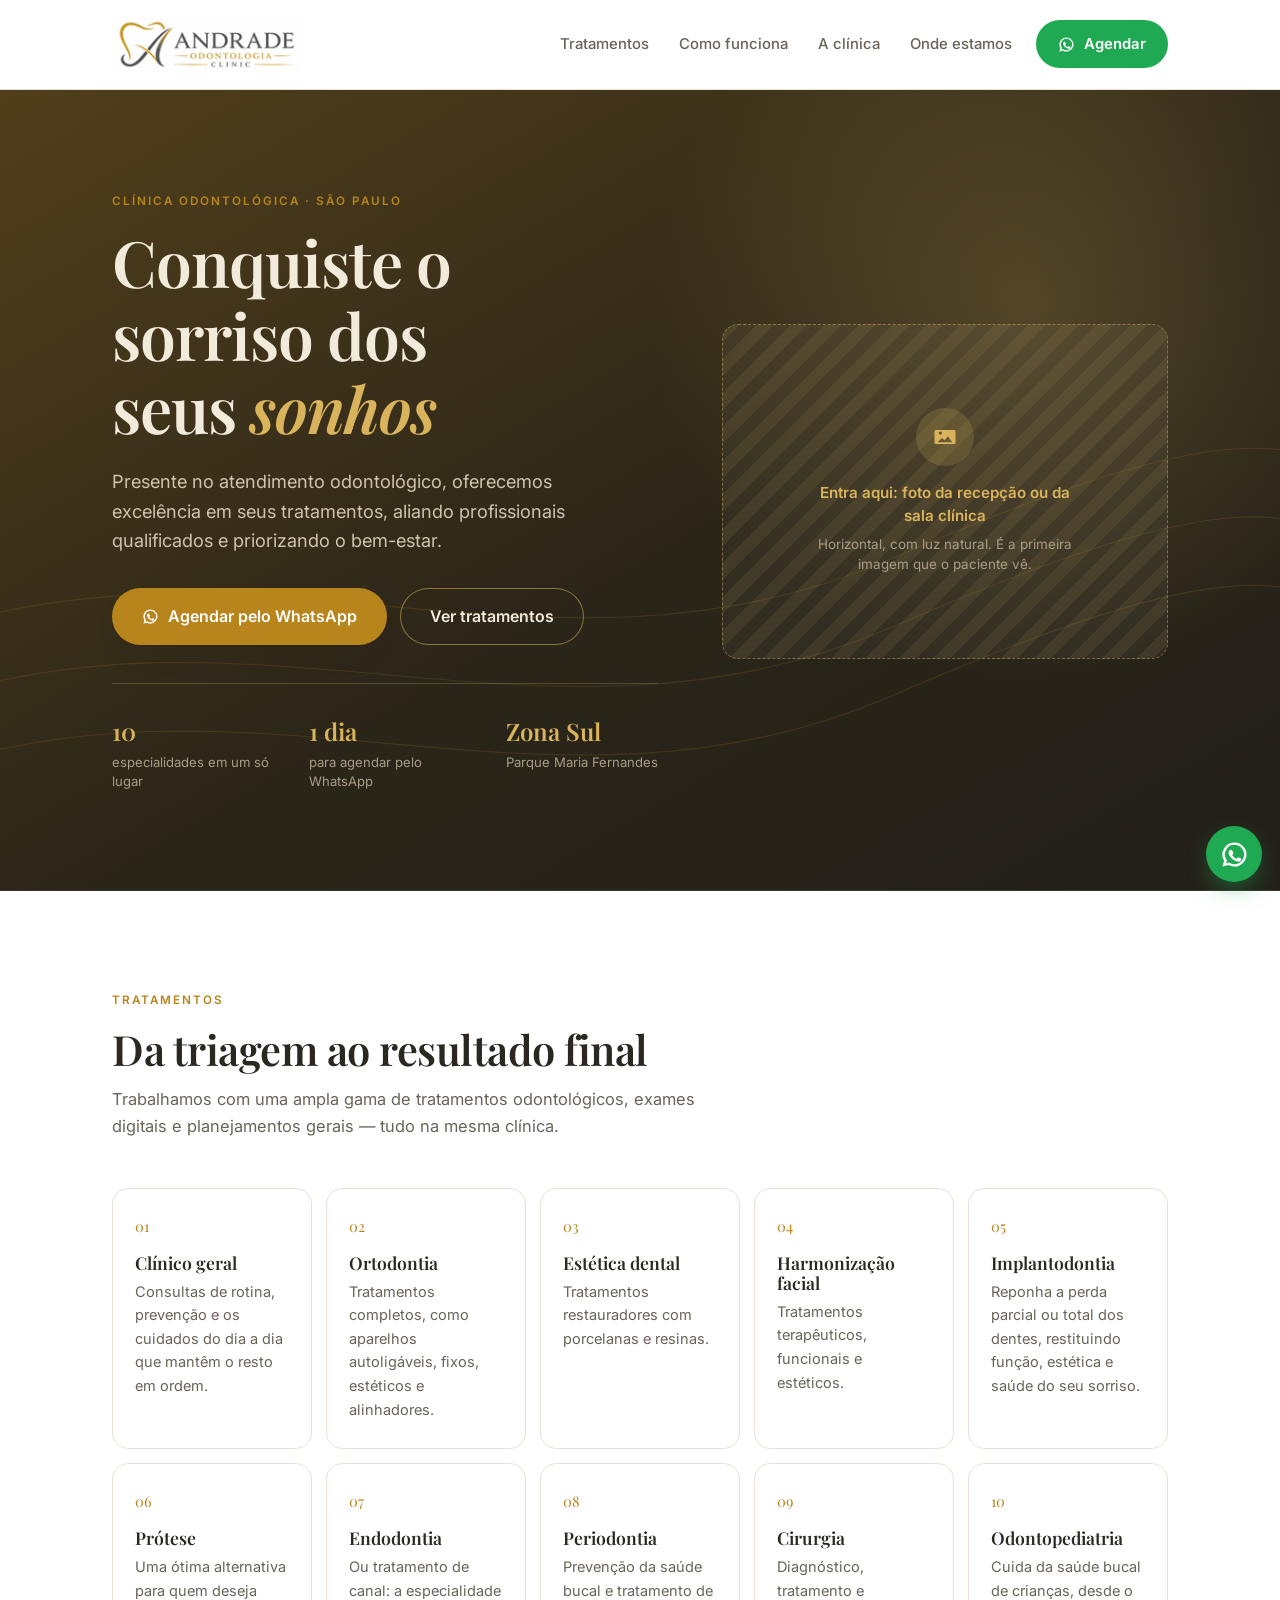
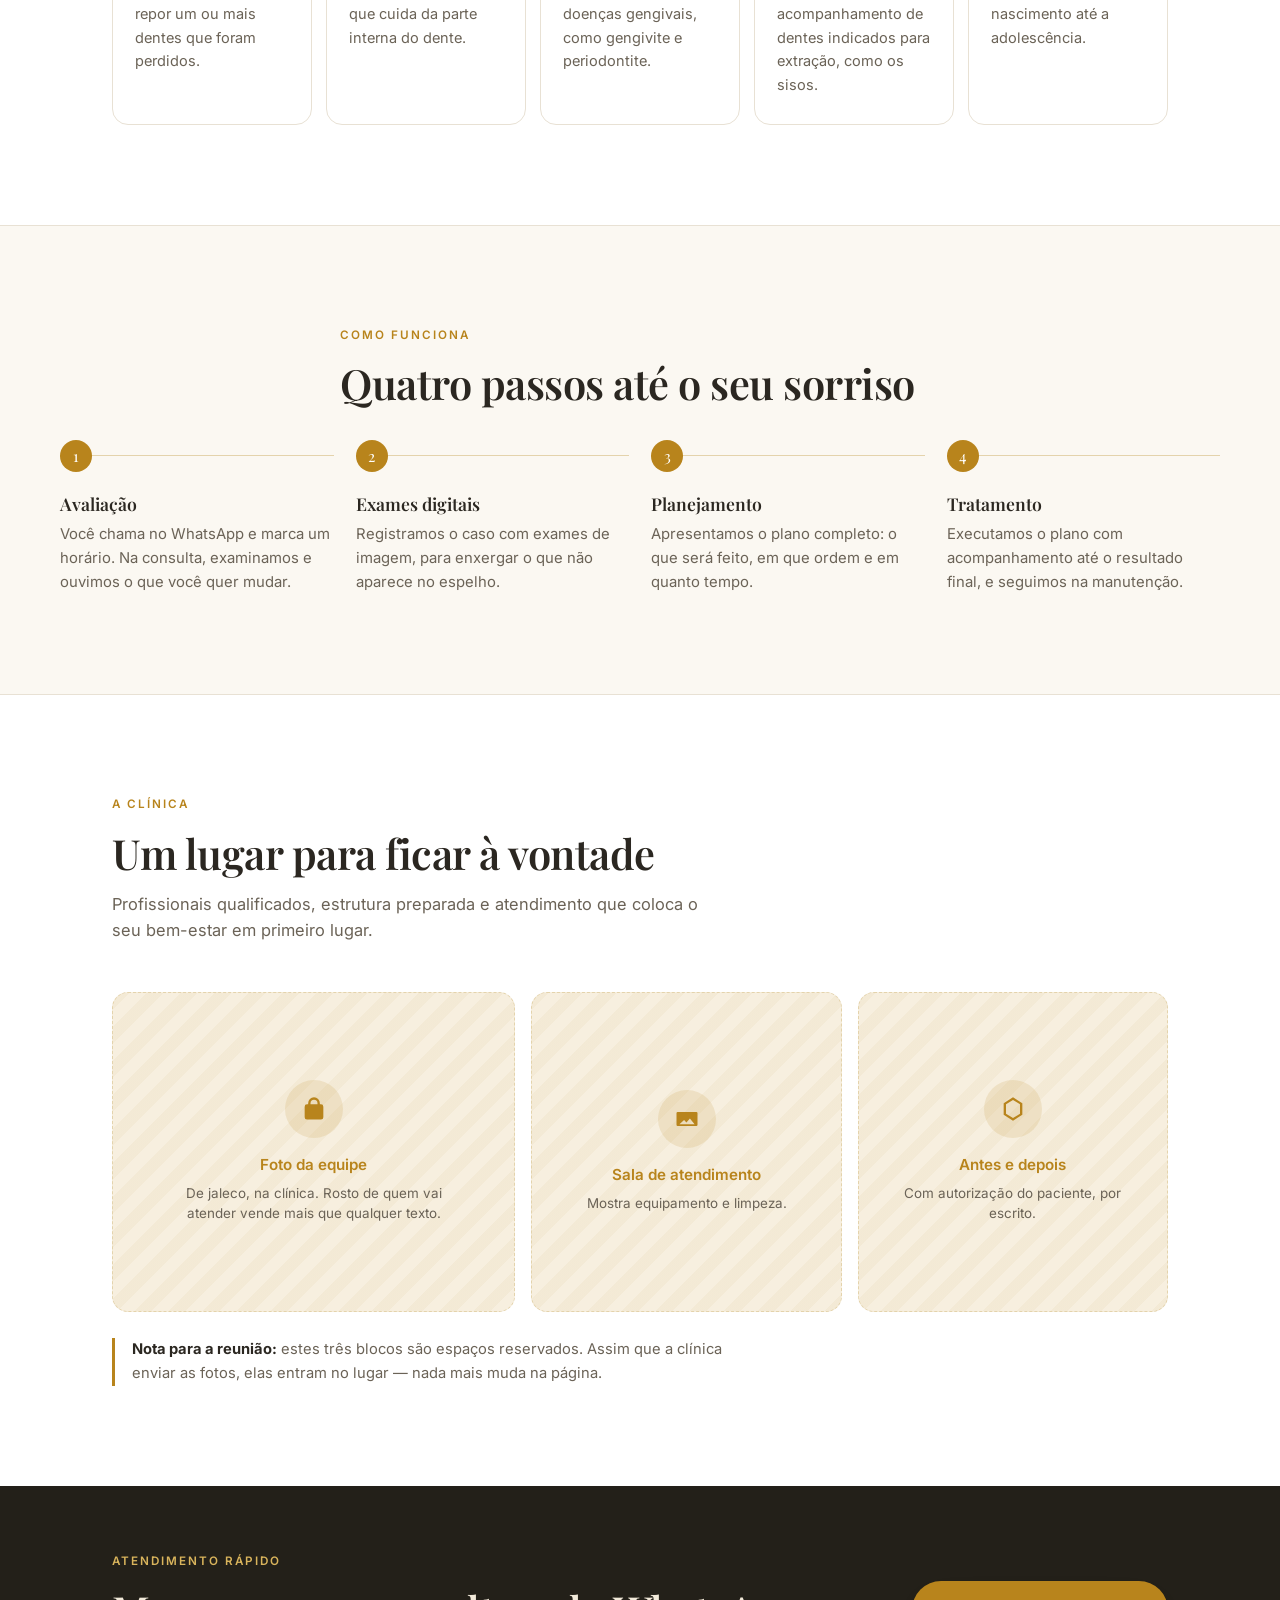
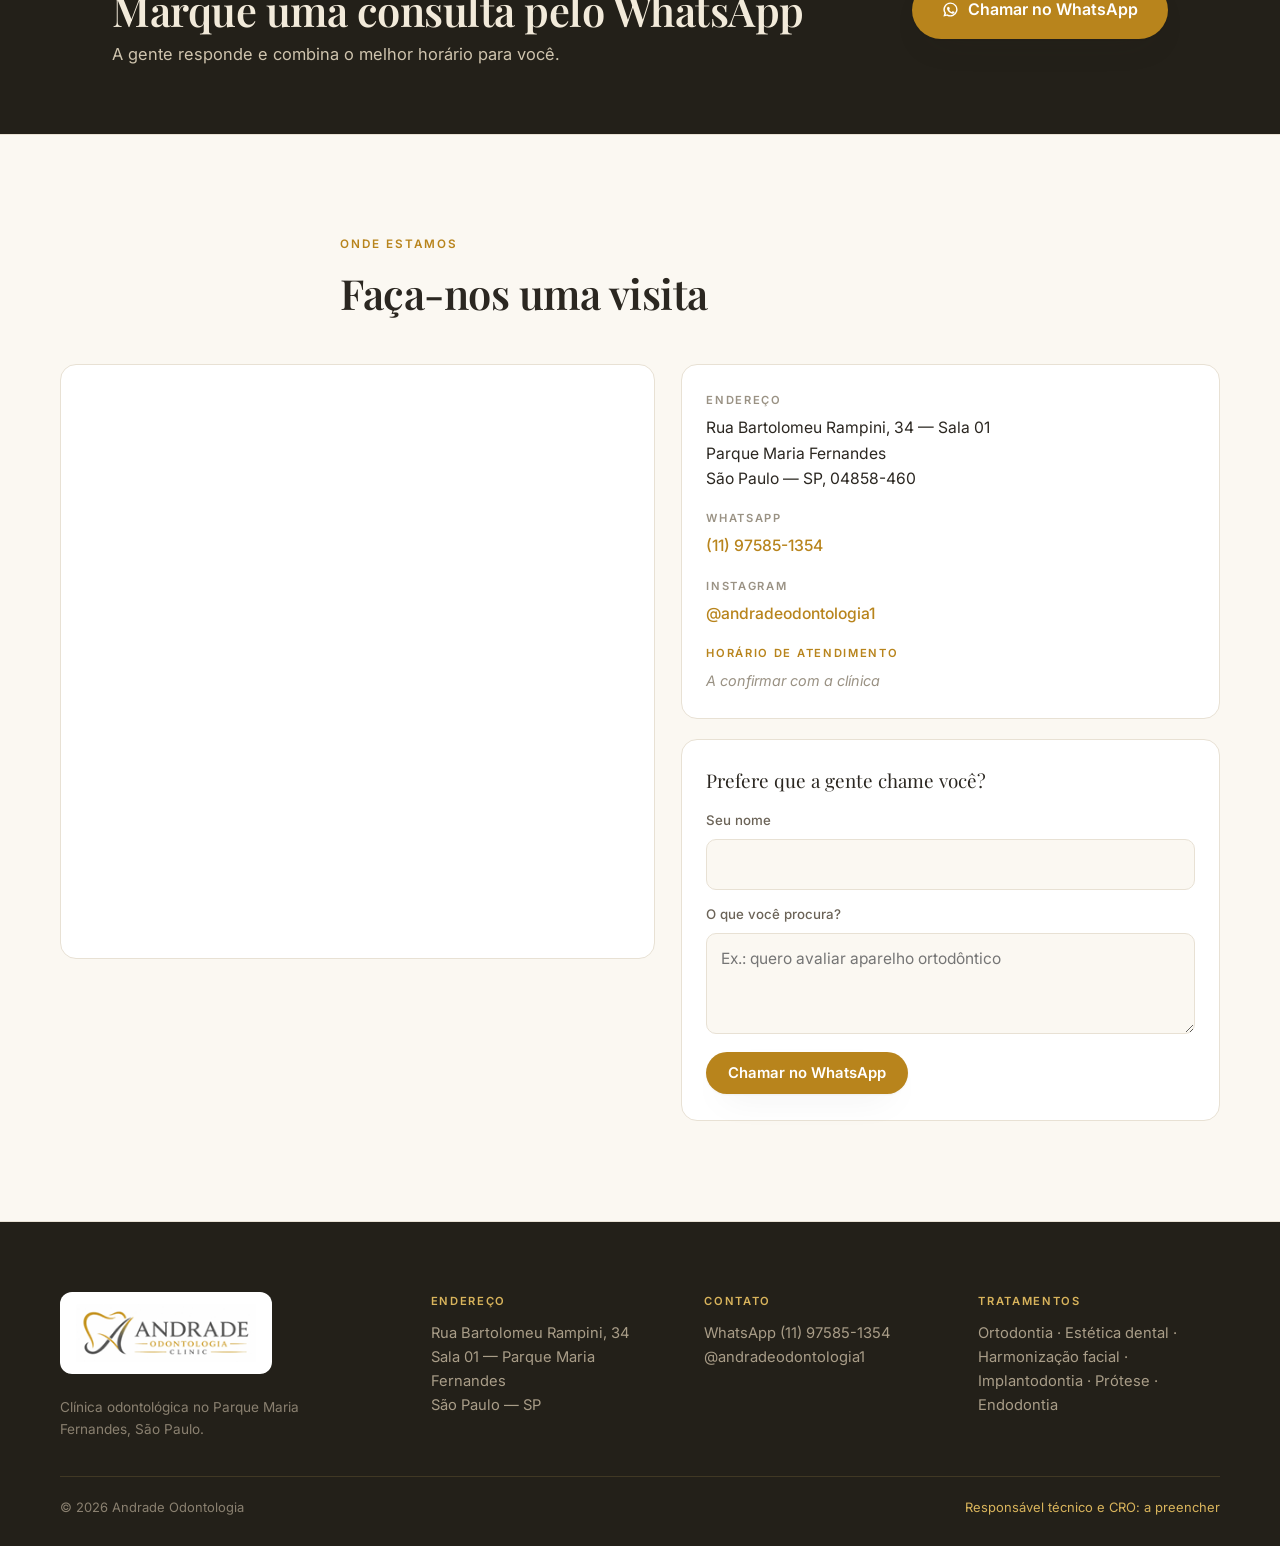
==== index.html @ 6becbfc5 "Proposta de site para a Andrade Odontologia Reformulação da página atual, hoje num template da Simpl" ====
<!doctype html>
<html lang="pt-BR">
<head>
<meta charset="utf-8">
<meta name="viewport" content="width=device-width, initial-scale=1, viewport-fit=cover">
<title>Andrade Odontologia — Clínica odontológica em São Paulo</title>
<meta name="description" content="Clínica odontológica no Parque Maria Fernandes, São Paulo. Ortodontia, estética dental, harmonização facial, implantodontia e mais. Agende pelo WhatsApp.">
<link rel="canonical" href="https://devagenciaontrack-sys.github.io/andradeodontologia/">

<meta property="og:type" content="website">
<meta property="og:site_name" content="Andrade Odontologia">
<meta property="og:locale" content="pt_BR">
<meta property="og:url" content="https://devagenciaontrack-sys.github.io/andradeodontologia/">
<meta property="og:title" content="Andrade Odontologia — Clínica odontológica em São Paulo">
<meta property="og:description" content="Da triagem ao resultado final: ortodontia, estética dental, harmonização facial e implantodontia. Agende pelo WhatsApp.">
<meta property="og:image" content="https://devagenciaontrack-sys.github.io/andradeodontologia/assets/og-andrade.jpg">
<meta property="og:image:width" content="1200">
<meta property="og:image:height" content="630">
<meta name="twitter:card" content="summary_large_image">

<link rel="icon" href="assets/logo-andrade.png">
<link rel="preconnect" href="https://fonts.googleapis.com">
<link rel="preconnect" href="https://fonts.gstatic.com" crossorigin>
<link rel="stylesheet" href="https://fonts.googleapis.com/css2?family=Playfair+Display:wght@500;600;700&family=Inter:wght@400;500;600&display=swap">
<link rel="stylesheet" href="css/estilo.css?v=1">

<script type="application/ld+json">
{
  "@context": "https://schema.org",
  "@type": "Dentist",
  "name": "Andrade Odontologia",
  "url": "https://devagenciaontrack-sys.github.io/andradeodontologia/",
  "telephone": "+5511975851354",
  "sameAs": ["https://www.instagram.com/andradeodontologia1/"],
  "address": {
    "@type": "PostalAddress",
    "streetAddress": "Rua Bartolomeu Rampini, 34 — Sala 01",
    "addressLocality": "São Paulo",
    "addressRegion": "SP",
    "postalCode": "04858-460",
    "addressCountry": "BR"
  },
  "availableService": [
    "Clínico geral","Ortodontia","Estética dental","Harmonização facial",
    "Implantodontia","Prótese","Endodontia","Periodontia","Cirurgia","Odontopediatria"
  ]
}
</script>
</head>
<body>

<a class="pular" href="#conteudo">Pular para o conteúdo</a>

<header class="cabecalho" id="cabecalho">
  <div class="barra">
    <a class="marca" href="#" aria-label="Andrade Odontologia">
      <img src="assets/logo-andrade.png" alt="Andrade Odontologia" width="190" height="61">
    </a>

    <nav class="menu" id="menu" aria-label="Principal">
      <a href="#tratamentos">Tratamentos</a>
      <a href="#jornada">Como funciona</a>
      <a href="#clinica">A clínica</a>
      <a href="#local">Onde estamos</a>
    </nav>

    <div class="acoes">
      <a class="btn btn-zap" href="https://wa.me/5511975851354?text=Ol%C3%A1!%20Gostaria%20de%20agendar%20uma%20avalia%C3%A7%C3%A3o." target="_blank" rel="noopener">
        <svg viewBox="0 0 24 24" aria-hidden="true"><path d="M12 2a10 10 0 0 0-8.6 15.1L2 22l5-1.3A10 10 0 1 0 12 2m0 2a8 8 0 1 1-4.1 14.9l-.3-.2-2.5.7.7-2.4-.2-.3A8 8 0 0 1 12 4m-3.3 4c-.2 0-.5 0-.7.4-.2.4-.9.9-.9 2.2s.9 2.5 1 2.7c.2.2 1.8 2.9 4.5 3.9 2.2.9 2.7.7 3.2.7.5 0 1.5-.6 1.7-1.2.2-.6.2-1.1.1-1.2l-.5-.3-1.7-.8c-.2-.1-.4-.1-.6.1l-.8 1c-.1.2-.3.2-.5.1a6.6 6.6 0 0 1-3.3-2.9c-.1-.2 0-.4.1-.5l.4-.5.3-.5v-.5l-.7-1.8c-.2-.4-.4-.4-.6-.4z"/></svg>
        <span>Agendar</span>
      </a>
      <button class="hamburguer" id="hamburguer" aria-label="Abrir menu" aria-expanded="false">
        <span></span><span></span><span></span>
      </button>
    </div>
  </div>
</header>

<main id="conteudo">

  <!-- ─────────────── capa ─────────────── -->
  <section class="capa">
    <div class="capa-fundo" aria-hidden="true">
      <svg viewBox="0 0 1200 700" preserveAspectRatio="xMidYMid slice">
        <defs>
          <linearGradient id="brilho" x1="0" y1="0" x2="1" y2="1">
            <stop offset="0%" stop-color="#C08A1E" stop-opacity=".30"/>
            <stop offset="55%" stop-color="#C08A1E" stop-opacity=".05"/>
            <stop offset="100%" stop-color="#C08A1E" stop-opacity="0"/>
          </linearGradient>
          <radialGradient id="halo" cx="50%" cy="50%">
            <stop offset="0%" stop-color="#D9B45C" stop-opacity=".22"/>
            <stop offset="100%" stop-color="#D9B45C" stop-opacity="0"/>
          </radialGradient>
        </defs>
        <rect width="1200" height="700" fill="url(#brilho)"/>
        <circle cx="940" cy="190" r="330" fill="url(#halo)"/>
        <g stroke="#C08A1E" stroke-opacity=".16" fill="none" stroke-width="1">
          <path d="M-40 540 C 260 430, 520 600, 820 470 S 1180 360, 1260 420"/>
          <path d="M-40 600 C 260 490, 520 660, 820 530 S 1180 420, 1260 480"/>
          <path d="M-40 480 C 260 370, 520 540, 820 410 S 1180 300, 1260 360"/>
        </g>
      </svg>
    </div>

    <div class="capa-interna">
      <div class="capa-txt">
        <p class="olho">Clínica odontológica · São Paulo</p>
        <h1>Conquiste o sorriso dos seus <em>sonhos</em></h1>
        <p class="chamada">Presente no atendimento odontológico, oferecemos excelência em seus tratamentos, aliando profissionais qualificados e priorizando o bem-estar.</p>

        <div class="botoes">
          <a class="btn btn-grande btn-ouro" href="https://wa.me/5511975851354?text=Ol%C3%A1!%20Gostaria%20de%20agendar%20uma%20avalia%C3%A7%C3%A3o." target="_blank" rel="noopener">
            <svg viewBox="0 0 24 24" aria-hidden="true"><path d="M12 2a10 10 0 0 0-8.6 15.1L2 22l5-1.3A10 10 0 1 0 12 2m0 2a8 8 0 1 1-4.1 14.9l-.3-.2-2.5.7.7-2.4-.2-.3A8 8 0 0 1 12 4m-3.3 4c-.2 0-.5 0-.7.4-.2.4-.9.9-.9 2.2s.9 2.5 1 2.7c.2.2 1.8 2.9 4.5 3.9 2.2.9 2.7.7 3.2.7.5 0 1.5-.6 1.7-1.2.2-.6.2-1.1.1-1.2l-.5-.3-1.7-.8c-.2-.1-.4-.1-.6.1l-.8 1c-.1.2-.3.2-.5.1a6.6 6.6 0 0 1-3.3-2.9c-.1-.2 0-.4.1-.5l.4-.5.3-.5v-.5l-.7-1.8c-.2-.4-.4-.4-.6-.4z"/></svg>
            <span>Agendar pelo WhatsApp</span>
          </a>
          <a class="btn btn-grande btn-fantasma" href="#tratamentos">Ver tratamentos</a>
        </div>

        <ul class="selos">
          <li><strong>10</strong><span>especialidades em um só lugar</span></li>
          <li><strong>1&nbsp;dia</strong><span>para agendar pelo WhatsApp</span></li>
          <li><strong>Zona Sul</strong><span>Parque Maria Fernandes</span></li>
        </ul>
      </div>

      <figure class="vaga vaga-capa">
        <div class="vaga-marca" aria-hidden="true">
          <svg viewBox="0 0 24 24"><path d="M4 6h16a1 1 0 0 1 1 1v10a1 1 0 0 1-1 1H4a1 1 0 0 1-1-1V7a1 1 0 0 1 1-1m1.5 10.5h13l-4-5-3 3.5-2-2.2zM8 10a1.4 1.4 0 1 0 0-2.8A1.4 1.4 0 0 0 8 10"/></svg>
        </div>
        <figcaption>
          <strong>Entra aqui: foto da recepção ou da sala clínica</strong>
          Horizontal, com luz natural. É a primeira imagem que o paciente vê.
        </figcaption>
      </figure>
    </div>
  </section>

  <!-- ─────────────── tratamentos ─────────────── -->
  <section class="secao" id="tratamentos">
    <div class="cabeca">
      <p class="olho">Tratamentos</p>
      <h2>Da triagem ao resultado final</h2>
      <p class="apoio">Trabalhamos com uma ampla gama de tratamentos odontológicos, exames digitais e planejamentos gerais — tudo na mesma clínica.</p>
    </div>

    <div class="grade">
      <article class="cartao">
        <span class="num">01</span>
        <h3>Clínico geral</h3>
        <p>Consultas de rotina, prevenção e os cuidados do dia a dia que mantêm o resto em ordem.</p>
      </article>
      <article class="cartao">
        <span class="num">02</span>
        <h3>Ortodontia</h3>
        <p>Tratamentos completos, como aparelhos autoligáveis, fixos, estéticos e alinhadores.</p>
      </article>
      <article class="cartao">
        <span class="num">03</span>
        <h3>Estética dental</h3>
        <p>Tratamentos restauradores com porcelanas e resinas.</p>
      </article>
      <article class="cartao">
        <span class="num">04</span>
        <h3>Harmonização facial</h3>
        <p>Tratamentos terapêuticos, funcionais e estéticos.</p>
      </article>
      <article class="cartao">
        <span class="num">05</span>
        <h3>Implantodontia</h3>
        <p>Reponha a perda parcial ou total dos dentes, restituindo função, estética e saúde do seu sorriso.</p>
      </article>
      <article class="cartao">
        <span class="num">06</span>
        <h3>Prótese</h3>
        <p>Uma ótima alternativa para quem deseja repor um ou mais dentes que foram perdidos.</p>
      </article>
      <article class="cartao">
        <span class="num">07</span>
        <h3>Endodontia</h3>
        <p>Ou tratamento de canal: a especialidade que cuida da parte interna do dente.</p>
      </article>
      <article class="cartao">
        <span class="num">08</span>
        <h3>Periodontia</h3>
        <p>Prevenção da saúde bucal e tratamento de doenças gengivais, como gengivite e periodontite.</p>
      </article>
      <article class="cartao">
        <span class="num">09</span>
        <h3>Cirurgia</h3>
        <p>Diagnóstico, tratamento e acompanhamento de dentes indicados para extração, como os sisos.</p>
      </article>
      <article class="cartao">
        <span class="num">10</span>
        <h3>Odontopediatria</h3>
        <p>Cuida da saúde bucal de crianças, desde o nascimento até a adolescência.</p>
      </article>
    </div>
  </section>

  <!-- ─────────────── jornada ─────────────── -->
  <section class="secao fundo-creme" id="jornada">
    <div class="cabeca">
      <p class="olho">Como funciona</p>
      <h2>Quatro passos até o seu sorriso</h2>
    </div>

    <ol class="passos">
      <li>
        <span class="passo-n">1</span>
        <h3>Avaliação</h3>
        <p>Você chama no WhatsApp e marca um horário. Na consulta, examinamos e ouvimos o que você quer mudar.</p>
      </li>
      <li>
        <span class="passo-n">2</span>
        <h3>Exames digitais</h3>
        <p>Registramos o caso com exames de imagem, para enxergar o que não aparece no espelho.</p>
      </li>
      <li>
        <span class="passo-n">3</span>
        <h3>Planejamento</h3>
        <p>Apresentamos o plano completo: o que será feito, em que ordem e em quanto tempo.</p>
      </li>
      <li>
        <span class="passo-n">4</span>
        <h3>Tratamento</h3>
        <p>Executamos o plano com acompanhamento até o resultado final, e seguimos na manutenção.</p>
      </li>
    </ol>
  </section>

  <!-- ─────────────── a clínica ─────────────── -->
  <section class="secao" id="clinica">
    <div class="cabeca">
      <p class="olho">A clínica</p>
      <h2>Um lugar para ficar à vontade</h2>
      <p class="apoio">Profissionais qualificados, estrutura preparada e atendimento que coloca o seu bem-estar em primeiro lugar.</p>
    </div>

    <div class="galeria">
      <figure class="vaga vaga-alta">
        <div class="vaga-marca" aria-hidden="true">
          <svg viewBox="0 0 24 24"><path d="M12 2a5 5 0 0 1 5 5v1h1a2 2 0 0 1 2 2v9a2 2 0 0 1-2 2H6a2 2 0 0 1-2-2v-9a2 2 0 0 1 2-2h1V7a5 5 0 0 1 5-5m0 2a3 3 0 0 0-3 3v1h6V7a3 3 0 0 0-3-3"/></svg>
        </div>
        <figcaption>
          <strong>Foto da equipe</strong>
          De jaleco, na clínica. Rosto de quem vai atender vende mais que qualquer texto.
        </figcaption>
      </figure>
      <figure class="vaga">
        <div class="vaga-marca" aria-hidden="true">
          <svg viewBox="0 0 24 24"><path d="M4 6h16a1 1 0 0 1 1 1v10a1 1 0 0 1-1 1H4a1 1 0 0 1-1-1V7a1 1 0 0 1 1-1m1.5 10.5h13l-4-5-3 3.5-2-2.2z"/></svg>
        </div>
        <figcaption>
          <strong>Sala de atendimento</strong>
          Mostra equipamento e limpeza.
        </figcaption>
      </figure>
      <figure class="vaga">
        <div class="vaga-marca" aria-hidden="true">
          <svg viewBox="0 0 24 24"><path d="M12 2 4 7v10l8 5 8-5V7zm0 2.3L18 8v8l-6 3.7L6 16V8z"/></svg>
        </div>
        <figcaption>
          <strong>Antes e depois</strong>
          Com autorização do paciente, por escrito.
        </figcaption>
      </figure>
    </div>

    <p class="nota"><strong>Nota para a reunião:</strong> estes três blocos são espaços reservados. Assim que a clínica enviar as fotos, elas entram no lugar — nada mais muda na página.</p>
  </section>

  <!-- ─────────────── chamada ─────────────── -->
  <section class="chamada-faixa">
    <div class="chamada-interna">
      <div>
        <p class="olho olho-claro">Atendimento rápido</p>
        <h2>Marque uma consulta pelo WhatsApp</h2>
        <p class="apoio-claro">A gente responde e combina o melhor horário para você.</p>
      </div>
      <a class="btn btn-grande btn-ouro" href="https://wa.me/5511975851354?text=Ol%C3%A1!%20Gostaria%20de%20agendar%20uma%20avalia%C3%A7%C3%A3o." target="_blank" rel="noopener">
        <svg viewBox="0 0 24 24" aria-hidden="true"><path d="M12 2a10 10 0 0 0-8.6 15.1L2 22l5-1.3A10 10 0 1 0 12 2m0 2a8 8 0 1 1-4.1 14.9l-.3-.2-2.5.7.7-2.4-.2-.3A8 8 0 0 1 12 4m-3.3 4c-.2 0-.5 0-.7.4-.2.4-.9.9-.9 2.2s.9 2.5 1 2.7c.2.2 1.8 2.9 4.5 3.9 2.2.9 2.7.7 3.2.7.5 0 1.5-.6 1.7-1.2.2-.6.2-1.1.1-1.2l-.5-.3-1.7-.8c-.2-.1-.4-.1-.6.1l-.8 1c-.1.2-.3.2-.5.1a6.6 6.6 0 0 1-3.3-2.9c-.1-.2 0-.4.1-.5l.4-.5.3-.5v-.5l-.7-1.8c-.2-.4-.4-.4-.6-.4z"/></svg>
        <span>Chamar no WhatsApp</span>
      </a>
    </div>
  </section>

  <!-- ─────────────── local e contato ─────────────── -->
  <section class="secao fundo-creme" id="local">
    <div class="cabeca">
      <p class="olho">Onde estamos</p>
      <h2>Faça-nos uma visita</h2>
    </div>

    <div class="local-grade">
      <div class="mapa">
        <iframe
          title="Mapa — Rua Bartolomeu Rampini, 34, Parque Maria Fernandes, São Paulo"
          src="https://www.google.com/maps?q=Rua+Bartolomeu+Rampini,+34,+Parque+Maria+Fernandes,+S%C3%A3o+Paulo&output=embed"
          loading="lazy" referrerpolicy="no-referrer-when-downgrade"></iframe>
      </div>

      <div class="local-lado">
        <dl class="dados">
          <dt>Endereço</dt>
          <dd>Rua Bartolomeu Rampini, 34 — Sala 01<br>Parque Maria Fernandes<br>São Paulo — SP, 04858-460</dd>
          <dt>WhatsApp</dt>
          <dd><a href="https://wa.me/5511975851354" target="_blank" rel="noopener">(11) 97585-1354</a></dd>
          <dt>Instagram</dt>
          <dd><a href="https://www.instagram.com/andradeodontologia1/" target="_blank" rel="noopener">@andradeodontologia1</a></dd>
          <dt class="pendente">Horário de atendimento</dt>
          <dd class="pendente">A confirmar com a clínica</dd>
        </dl>

        <form class="formulario" id="form">
          <p class="form-titulo">Prefere que a gente chame você?</p>
          <label>
            <span>Seu nome</span>
            <input type="text" name="nome" required autocomplete="name">
          </label>
          <label>
            <span>O que você procura?</span>
            <textarea name="mensagem" rows="3" required placeholder="Ex.: quero avaliar aparelho ortodôntico"></textarea>
          </label>
          <button class="btn btn-ouro" type="submit">Chamar no WhatsApp</button>
        </form>
      </div>
    </div>
  </section>

</main>

<footer class="rodape">
  <div class="rodape-grade">
    <div>
      <span class="chip-logo">
        <img src="assets/logo-andrade.png" alt="Andrade Odontologia" width="180" height="58">
      </span>
      <p class="assinatura">Clínica odontológica no Parque Maria Fernandes, São Paulo.</p>
    </div>
    <div>
      <h4>Endereço</h4>
      <p>Rua Bartolomeu Rampini, 34<br>Sala 01 — Parque Maria Fernandes<br>São Paulo — SP</p>
    </div>
    <div>
      <h4>Contato</h4>
      <p>
        <a href="https://wa.me/5511975851354" target="_blank" rel="noopener">WhatsApp (11) 97585-1354</a><br>
        <a href="https://www.instagram.com/andradeodontologia1/" target="_blank" rel="noopener">@andradeodontologia1</a>
      </p>
    </div>
    <div>
      <h4>Tratamentos</h4>
      <p>Ortodontia · Estética dental · Harmonização facial · Implantodontia · Prótese · Endodontia</p>
    </div>
  </div>
  <p class="creditos">
    <span>&copy; <span id="ano">2026</span> Andrade Odontologia</span>
    <span class="cro">Responsável técnico e CRO: a preencher</span>
  </p>
</footer>

<a class="zap-flutua" href="https://wa.me/5511975851354?text=Ol%C3%A1!%20Gostaria%20de%20agendar%20uma%20avalia%C3%A7%C3%A3o." target="_blank" rel="noopener" aria-label="Chamar no WhatsApp">
  <svg viewBox="0 0 24 24" aria-hidden="true"><path d="M12 2a10 10 0 0 0-8.6 15.1L2 22l5-1.3A10 10 0 1 0 12 2m0 2a8 8 0 1 1-4.1 14.9l-.3-.2-2.5.7.7-2.4-.2-.3A8 8 0 0 1 12 4m-3.3 4c-.2 0-.5 0-.7.4-.2.4-.9.9-.9 2.2s.9 2.5 1 2.7c.2.2 1.8 2.9 4.5 3.9 2.2.9 2.7.7 3.2.7.5 0 1.5-.6 1.7-1.2.2-.6.2-1.1.1-1.2l-.5-.3-1.7-.8c-.2-.1-.4-.1-.6.1l-.8 1c-.1.2-.3.2-.5.1a6.6 6.6 0 0 1-3.3-2.9c-.1-.2 0-.4.1-.5l.4-.5.3-.5v-.5l-.7-1.8c-.2-.4-.4-.4-.6-.4z"/></svg>
</a>

<script src="js/app.js?v=1"></script>
</body>
</html>
---- css/estilo.css ----
/* ───────────────────────────────────────────────
   Andrade Odontologia
   Paleta amostrada da logo: o ouro #C88C14 e os
   cinzas quentes do lettering.
   ─────────────────────────────────────────────── */

:root{
  --ouro:#B8841C;
  --ouro-vivo:#C88C14;
  --ouro-claro:#D9B45C;
  --ouro-fraco:#F7EFDF;
  --ouro-linha:#E4D3AC;

  --grafite:#232019;
  --grafite-claro:#3A352C;
  --tinta:#2B2721;
  --tinta-media:#6B6357;
  --tinta-fraca:#9A9284;
  --linha:#E8E1D4;
  --creme:#FBF8F2;
  --papel:#FFFFFF;
  --zap:#1EA952;

  --raio:16px;
  --sombra:0 1px 2px rgba(35,32,25,.05), 0 14px 36px -18px rgba(35,32,25,.22);
  --largura:1160px;
  --gutter:clamp(16px, 5vw, 52px);
}

*{box-sizing:border-box;margin:0;padding:0}
html{scroll-behavior:smooth;overflow-x:clip}
@media (prefers-reduced-motion:reduce){ html{scroll-behavior:auto} }

body{
  font-family:Inter, -apple-system, "Segoe UI", Roboto, Arial, sans-serif;
  color:var(--tinta);
  background:var(--papel);
  line-height:1.62;
  -webkit-font-smoothing:antialiased;
  overflow-x:clip;
}

img{max-width:100%;height:auto;display:block}
a{color:inherit}

h1,h2,h3{font-family:"Playfair Display", Georgia, serif;font-weight:600;line-height:1.14;text-wrap:balance}
h1{font-size:clamp(2.3rem, 5.6vw, 4rem);letter-spacing:-.015em}
h1 em{font-style:italic;color:var(--ouro-claro)}
h2{font-size:clamp(1.7rem, 3.6vw, 2.6rem);letter-spacing:-.012em}
h3{font-size:1.1rem;font-weight:600}

.pular{
  position:absolute;top:0;left:0;z-index:200;
  width:1px;height:1px;overflow:hidden;clip-path:inset(50%);white-space:nowrap;
  background:var(--grafite);color:#fff;padding:12px 18px;border-radius:0 0 10px 0;
}
.pular:focus{width:auto;height:auto;overflow:visible;clip-path:none}

:where(a,button,input,textarea):focus-visible{
  outline:2.5px solid var(--ouro);outline-offset:2px;border-radius:6px;
}

.olho{
  font-size:.73rem;font-weight:600;letter-spacing:.17em;text-transform:uppercase;
  color:var(--ouro);margin-bottom:15px;
}
.olho-claro{color:var(--ouro-claro)}

/* ─────────── cabeçalho ─────────── */
.cabecalho{
  position:sticky;top:0;z-index:100;
  background:rgba(255,255,255,.94);
  backdrop-filter:saturate(160%) blur(12px);
  border-bottom:1px solid var(--linha);
}
.barra{
  max-width:var(--largura);margin:0 auto;
  padding:14px var(--gutter);
  display:flex;align-items:center;gap:24px;
}
.marca img{width:clamp(150px,22vw,190px)}

.menu{display:flex;align-items:center;gap:30px;margin-left:auto;font-size:.93rem;font-weight:500}
.menu a{text-decoration:none;color:var(--tinta-media);white-space:nowrap;padding:6px 0;position:relative}
.menu a::after{
  content:"";position:absolute;left:0;right:100%;bottom:0;height:1.5px;
  background:var(--ouro);transition:right .25s ease;
}
.menu a:hover{color:var(--tinta)}
.menu a:hover::after{right:0}

.acoes{display:flex;align-items:center;gap:12px;margin-left:auto}
.menu + .acoes{margin-left:0}

.btn{
  display:inline-flex;align-items:center;justify-content:center;gap:9px;
  font-family:Inter, sans-serif;font-weight:600;font-size:.93rem;
  text-decoration:none;cursor:pointer;white-space:nowrap;
  border:0;border-radius:999px;padding:12px 22px;
  transition:transform .15s ease, background .2s ease, box-shadow .2s ease, color .2s ease;
}
.btn svg{width:17px;height:17px;fill:currentColor;flex:none}
.btn:active{transform:translateY(1px)}
.btn-grande{padding:16px 30px;font-size:1rem}

.btn-ouro{background:var(--ouro);color:#fff;box-shadow:var(--sombra)}
.btn-ouro:hover{background:#A07315}
.btn-zap{background:var(--zap);color:#fff}
.btn-zap:hover{background:#179445}
.btn-fantasma{
  background:transparent;color:#F2EADA;
  box-shadow:inset 0 0 0 1px rgba(217,180,92,.55);
}
.btn-fantasma:hover{background:rgba(217,180,92,.12)}

.hamburguer{display:none;flex-direction:column;gap:5px;background:none;border:0;cursor:pointer;padding:9px}
.hamburguer span{width:22px;height:2px;background:var(--tinta);border-radius:2px;transition:.25s}
.hamburguer[aria-expanded="true"] span:nth-child(1){transform:translateY(7px) rotate(45deg)}
.hamburguer[aria-expanded="true"] span:nth-child(2){opacity:0}
.hamburguer[aria-expanded="true"] span:nth-child(3){transform:translateY(-7px) rotate(-45deg)}

/* ─────────── capa ─────────── */
.capa{
  position:relative;overflow:hidden;
  background:var(--grafite);color:#F2EADA;
  border-bottom:1px solid var(--grafite-claro);
}
.capa-fundo{position:absolute;inset:0;pointer-events:none}
.capa-fundo svg{width:100%;height:100%;display:block}

.capa-interna{
  position:relative;z-index:1;
  max-width:var(--largura);margin:0 auto;
  padding:clamp(52px,8vw,104px) var(--gutter) clamp(56px,8vw,100px);
  display:grid;grid-template-columns:1.1fr .9fr;gap:clamp(32px,5vw,70px);
  align-items:center;
}
.capa h1{margin-bottom:22px}
.chamada{
  font-size:clamp(1rem,1.5vw,1.14rem);color:#CFC4AE;max-width:48ch;
}
.botoes{display:flex;flex-wrap:wrap;gap:13px;margin:32px 0 38px}

.selos{
  list-style:none;display:grid;grid-template-columns:repeat(3,auto);
  gap:10px 34px;justify-content:start;
  padding-top:28px;border-top:1px solid rgba(217,180,92,.25);
}
.selos li{display:flex;flex-direction:column;gap:2px;min-width:0}
.selos strong{
  font-family:"Playfair Display", Georgia, serif;
  font-size:1.5rem;font-weight:600;color:var(--ouro-claro);
}
.selos span{font-size:.82rem;color:#A99D88;line-height:1.4}

/* ─────────── blocos reservados para foto ─────────── */
.vaga{
  display:flex;flex-direction:column;align-items:center;justify-content:center;
  gap:16px;text-align:center;
  border:1.5px dashed var(--ouro-linha);border-radius:var(--raio);
  background:
    repeating-linear-gradient(135deg,
      rgba(184,132,28,.05) 0 12px, transparent 12px 24px),
    var(--ouro-fraco);
  padding:34px 28px;min-height:230px;min-width:0;
}
.vaga-capa{
  aspect-ratio:4/3;
  background:
    repeating-linear-gradient(135deg,
      rgba(217,180,92,.09) 0 12px, transparent 12px 24px),
    rgba(255,255,255,.045);
  border-color:rgba(217,180,92,.45);
}
.vaga-marca{
  width:58px;height:58px;border-radius:50%;
  display:grid;place-items:center;flex:none;
  background:rgba(184,132,28,.14);
}
.vaga-marca svg{width:28px;height:28px;fill:var(--ouro)}
.vaga-capa .vaga-marca{background:rgba(217,180,92,.18)}
.vaga-capa .vaga-marca svg{fill:var(--ouro-claro)}

.vaga figcaption{display:flex;flex-direction:column;gap:6px;max-width:34ch}
.vaga strong{font-size:.95rem;font-weight:600;color:var(--ouro)}
.vaga figcaption{font-size:.84rem;color:var(--tinta-media);line-height:1.5}
.vaga-capa strong{color:var(--ouro-claro)}
.vaga-capa figcaption{color:#A99D88}

/* ─────────── seções ─────────── */
.secao{max-width:var(--largura);margin:0 auto;padding:clamp(56px,8vw,100px) var(--gutter)}
.fundo-creme{
  max-width:none;background:var(--creme);
  border-block:1px solid var(--linha);
}
.fundo-creme > *{max-width:var(--largura);margin-inline:auto}

.cabeca{margin-bottom:clamp(30px,4vw,48px);max-width:60ch}
.cabeca h2{margin-bottom:14px}
.apoio{color:var(--tinta-media);font-size:1.03rem}
.apoio-claro{color:#CFC4AE;font-size:1.03rem}

/* tratamentos */
.grade{display:grid;gap:14px;grid-template-columns:repeat(auto-fit,minmax(252px,1fr))}
@media (min-width:1000px){ .grade{grid-template-columns:repeat(5,1fr)} }
.cartao{
  background:var(--papel);border:1px solid var(--linha);border-radius:var(--raio);
  padding:26px 22px;min-width:0;
  transition:border-color .2s ease, transform .2s ease, box-shadow .2s ease;
}
.cartao:hover{border-color:var(--ouro-linha);transform:translateY(-3px);box-shadow:var(--sombra)}
.num{
  display:block;font-family:"Playfair Display", Georgia, serif;
  font-size:.92rem;color:var(--ouro);margin-bottom:14px;
  font-variant-numeric:tabular-nums;
}
.cartao h3{margin-bottom:8px}
.cartao p{color:var(--tinta-media);font-size:.91rem}

/* passos */
.passos{
  list-style:none;display:grid;gap:22px;
  grid-template-columns:repeat(auto-fit,minmax(230px,1fr));
  counter-reset:p;
}
.passos li{position:relative;padding-top:22px;border-top:1px solid var(--ouro-linha);min-width:0}
.passo-n{
  position:absolute;top:-16px;left:0;
  width:32px;height:32px;border-radius:50%;
  display:grid;place-items:center;
  background:var(--ouro);color:#fff;
  font-family:"Playfair Display", Georgia, serif;font-size:.95rem;
}
.passos h3{margin:16px 0 8px}
.passos p{color:var(--tinta-media);font-size:.93rem}

/* galeria de vagas */
.galeria{display:grid;grid-template-columns:1.3fr 1fr 1fr;gap:16px;align-items:stretch}
.vaga-alta{min-height:320px}

.nota{
  margin-top:26px;font-size:.92rem;color:var(--tinta-media);
  border-left:3px solid var(--ouro);padding-left:17px;max-width:72ch;
}
.nota strong{color:var(--tinta)}

/* faixa de chamada */
.chamada-faixa{background:var(--grafite);color:#F2EADA}
.chamada-interna{
  max-width:var(--largura);margin:0 auto;
  padding:clamp(40px,6vw,66px) var(--gutter);
  display:flex;flex-wrap:wrap;gap:26px;align-items:center;justify-content:space-between;
}
.chamada-interna h2{margin-bottom:8px}

/* local */
.local-grade{display:grid;grid-template-columns:1.05fr .95fr;gap:26px;align-items:start}
.mapa{
  border-radius:var(--raio);overflow:hidden;border:1px solid var(--linha);
  background:var(--papel);aspect-ratio:1/1;
}
.mapa iframe{width:100%;height:100%;border:0;display:block}

.local-lado{display:flex;flex-direction:column;gap:20px}
.dados{
  background:var(--papel);border:1px solid var(--linha);
  border-radius:var(--raio);padding:26px 24px;
}
.dados dt{
  font-size:.7rem;font-weight:600;letter-spacing:.15em;text-transform:uppercase;
  color:var(--tinta-fraca);margin-top:18px;
}
.dados dt:first-child{margin-top:0}
.dados dd{margin-top:6px;font-size:.98rem}
.dados a{color:var(--ouro);text-decoration:none;font-weight:500}
.dados a:hover{text-decoration:underline}
.dados .pendente{color:var(--ouro)}
.dados dd.pendente{font-style:italic;color:var(--tinta-fraca);font-size:.9rem}

/* formulário */
.formulario{
  background:var(--papel);border:1px solid var(--linha);
  border-radius:var(--raio);padding:26px 24px;
  display:flex;flex-direction:column;gap:14px;
}
.form-titulo{font-family:"Playfair Display", Georgia, serif;font-size:1.18rem}
.formulario label{display:flex;flex-direction:column;gap:7px;min-width:0}
.formulario span{font-size:.83rem;font-weight:500;color:var(--tinta-media)}
.formulario input,.formulario textarea{
  font:inherit;font-size:.97rem;color:var(--tinta);
  border:1px solid var(--linha);border-radius:10px;
  padding:12px 14px;background:var(--creme);width:100%;
  transition:border-color .2s ease, background .2s ease;
}
.formulario input:focus,.formulario textarea:focus{
  border-color:var(--ouro);background:var(--papel);outline:none;
}
.formulario textarea{resize:vertical;min-height:84px}
.formulario button{align-self:flex-start;margin-top:4px}

/* ─────────── rodapé ─────────── */
.rodape{
  background:var(--grafite);color:#A99D88;
  padding:clamp(44px,6vw,70px) var(--gutter) 28px;font-size:.92rem;
}
.rodape-grade{
  max-width:var(--largura);margin:0 auto;
  display:grid;gap:32px;grid-template-columns:1.4fr 1fr 1fr 1fr;
}
/* a logo é PNG de fundo branco, sem transparência: inverter a cor
   transformaria tudo num retângulo. Vai numa plaquinha clara. */
.chip-logo{
  display:inline-block;background:#fff;
  padding:12px 16px;border-radius:12px;
}
.rodape img{width:180px}
.assinatura{margin-top:15px;font-size:.85rem;color:#8A8070;max-width:32ch}
.rodape h4{
  font-size:.7rem;letter-spacing:.15em;text-transform:uppercase;
  color:var(--ouro-claro);margin-bottom:12px;font-weight:600;
}
.rodape a{color:#A99D88;text-decoration:none}
.rodape a:hover{color:#F2EADA;text-decoration:underline}
.creditos{
  max-width:var(--largura);margin:36px auto 0;
  padding-top:20px;border-top:1px solid rgba(217,180,92,.16);
  font-size:.81rem;color:#8A8070;
  display:flex;flex-wrap:wrap;gap:8px 22px;justify-content:space-between;
}
.cro{color:var(--ouro-claro)}

/* botão flutuante do WhatsApp */
.zap-flutua{
  position:fixed;right:18px;bottom:18px;z-index:98;
  right:calc(18px + env(safe-area-inset-right, 0px));
  bottom:calc(18px + env(safe-area-inset-bottom, 0px));
  width:56px;height:56px;border-radius:50%;
  display:grid;place-items:center;
  background:var(--zap);color:#fff;
  box-shadow:0 10px 26px -8px rgba(30,169,82,.7);
  transition:transform .18s ease;
}
.zap-flutua svg{width:29px;height:29px;fill:currentColor}
.zap-flutua:hover{transform:scale(1.06)}

/* ─────────── telas menores ─────────── */
@media (max-width:1000px){
  .capa-interna{grid-template-columns:1fr}
  .vaga-capa{aspect-ratio:16/9;order:-1}
  .galeria{grid-template-columns:1fr 1fr}
  .vaga-alta{grid-column:1/-1;min-height:260px}
  .local-grade{grid-template-columns:1fr}
  .mapa{aspect-ratio:16/10}
  .rodape-grade{grid-template-columns:1fr 1fr}
}

@media (max-width:820px){
  .menu{
    position:fixed;inset:0 0 0 auto;width:min(80vw,300px);
    background:var(--papel);border-left:1px solid var(--linha);
    flex-direction:column;gap:0;padding:88px 26px 26px;align-items:stretch;
    transform:translateX(100%);visibility:hidden;
    transition:transform .26s ease, visibility .26s;
    box-shadow:-16px 0 44px -26px rgba(35,32,25,.45);
  }
  .menu.aberto{transform:translateX(0);visibility:visible}
  .menu a{padding:15px 0;border-bottom:1px solid var(--linha);font-size:1rem}
  .menu a::after{display:none}
  .hamburguer{display:flex}
  .acoes{margin-left:auto}
  .selos{grid-template-columns:1fr 1fr;gap:16px 24px}
  .chamada-interna{flex-direction:column;align-items:flex-start}
}

@media (max-width:560px){
  .galeria{grid-template-columns:1fr}
  .vaga-alta{min-height:230px}
  .rodape-grade{grid-template-columns:1fr}
  .selos{grid-template-columns:1fr}
  .botoes .btn{flex:1 1 100%;min-width:0}
  .btn-grande{padding:15px 20px;font-size:.95rem}
  .zap-flutua{width:52px;height:52px}
}
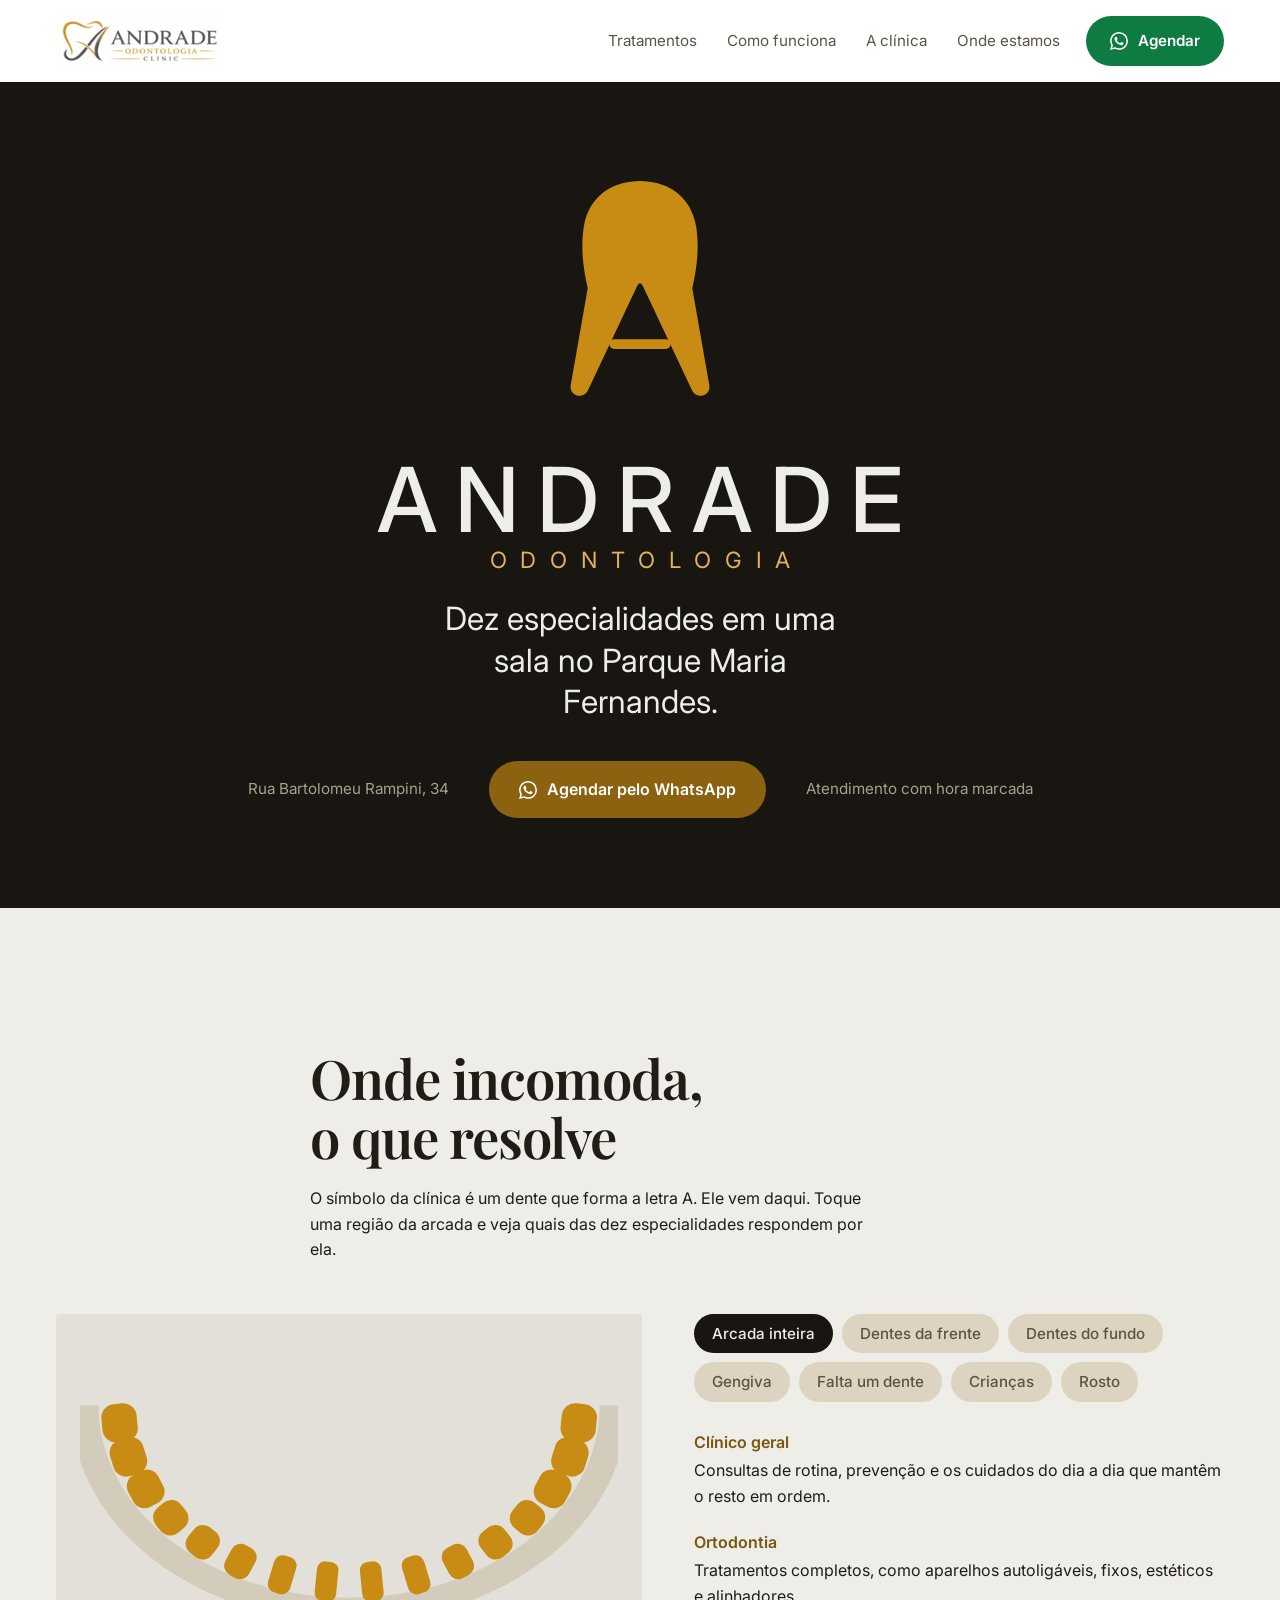
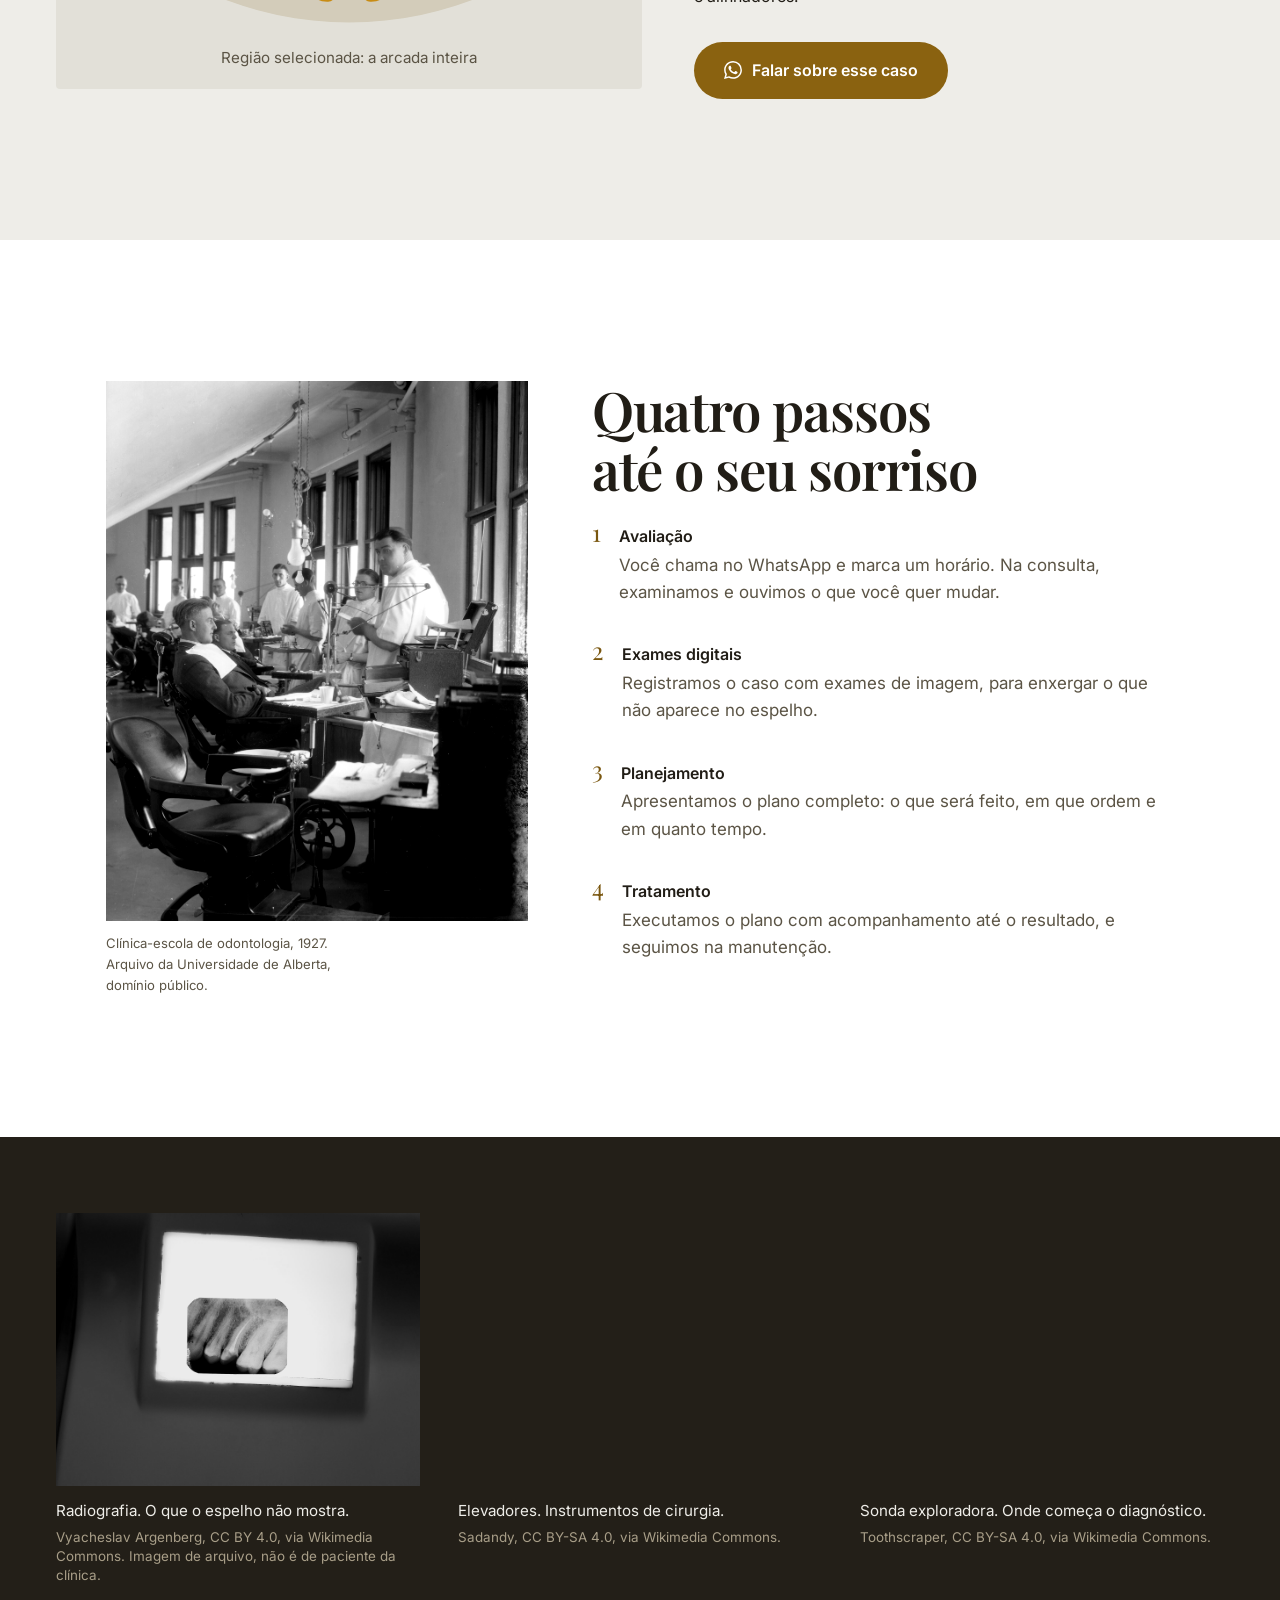
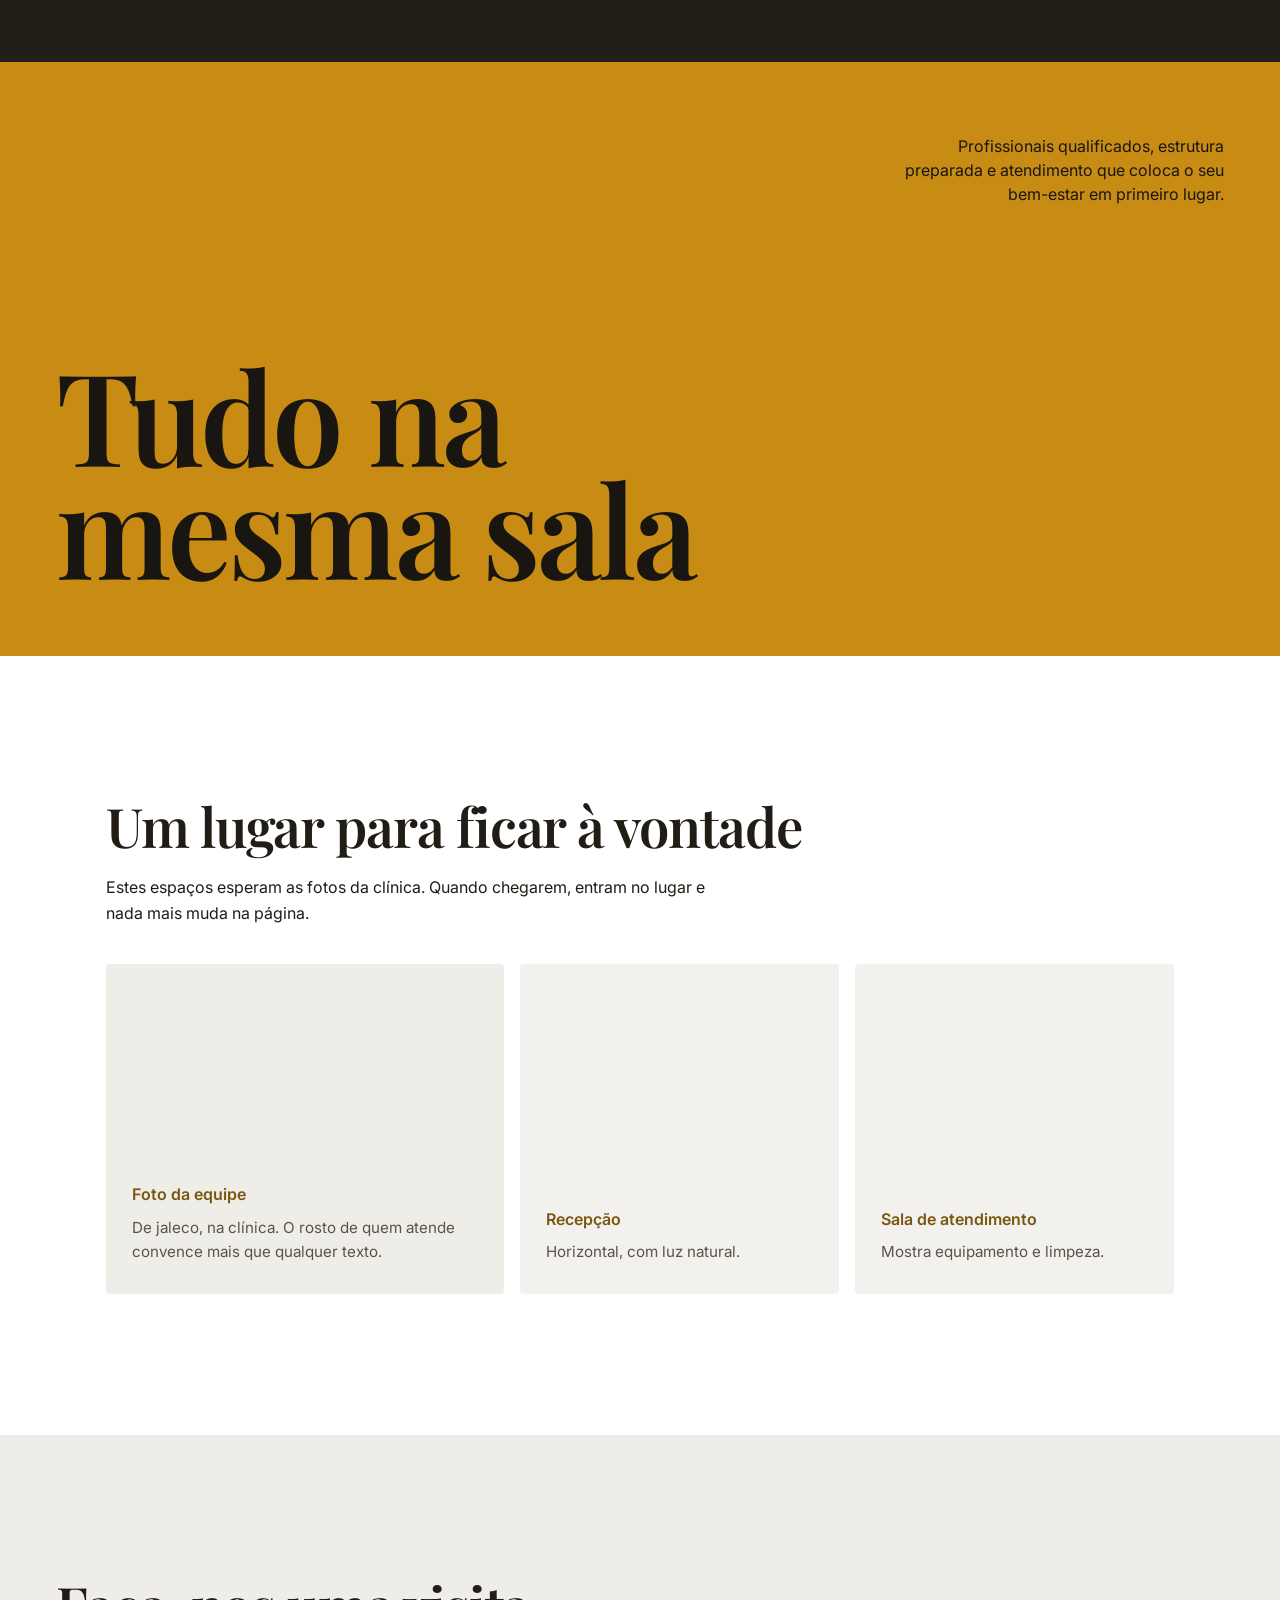
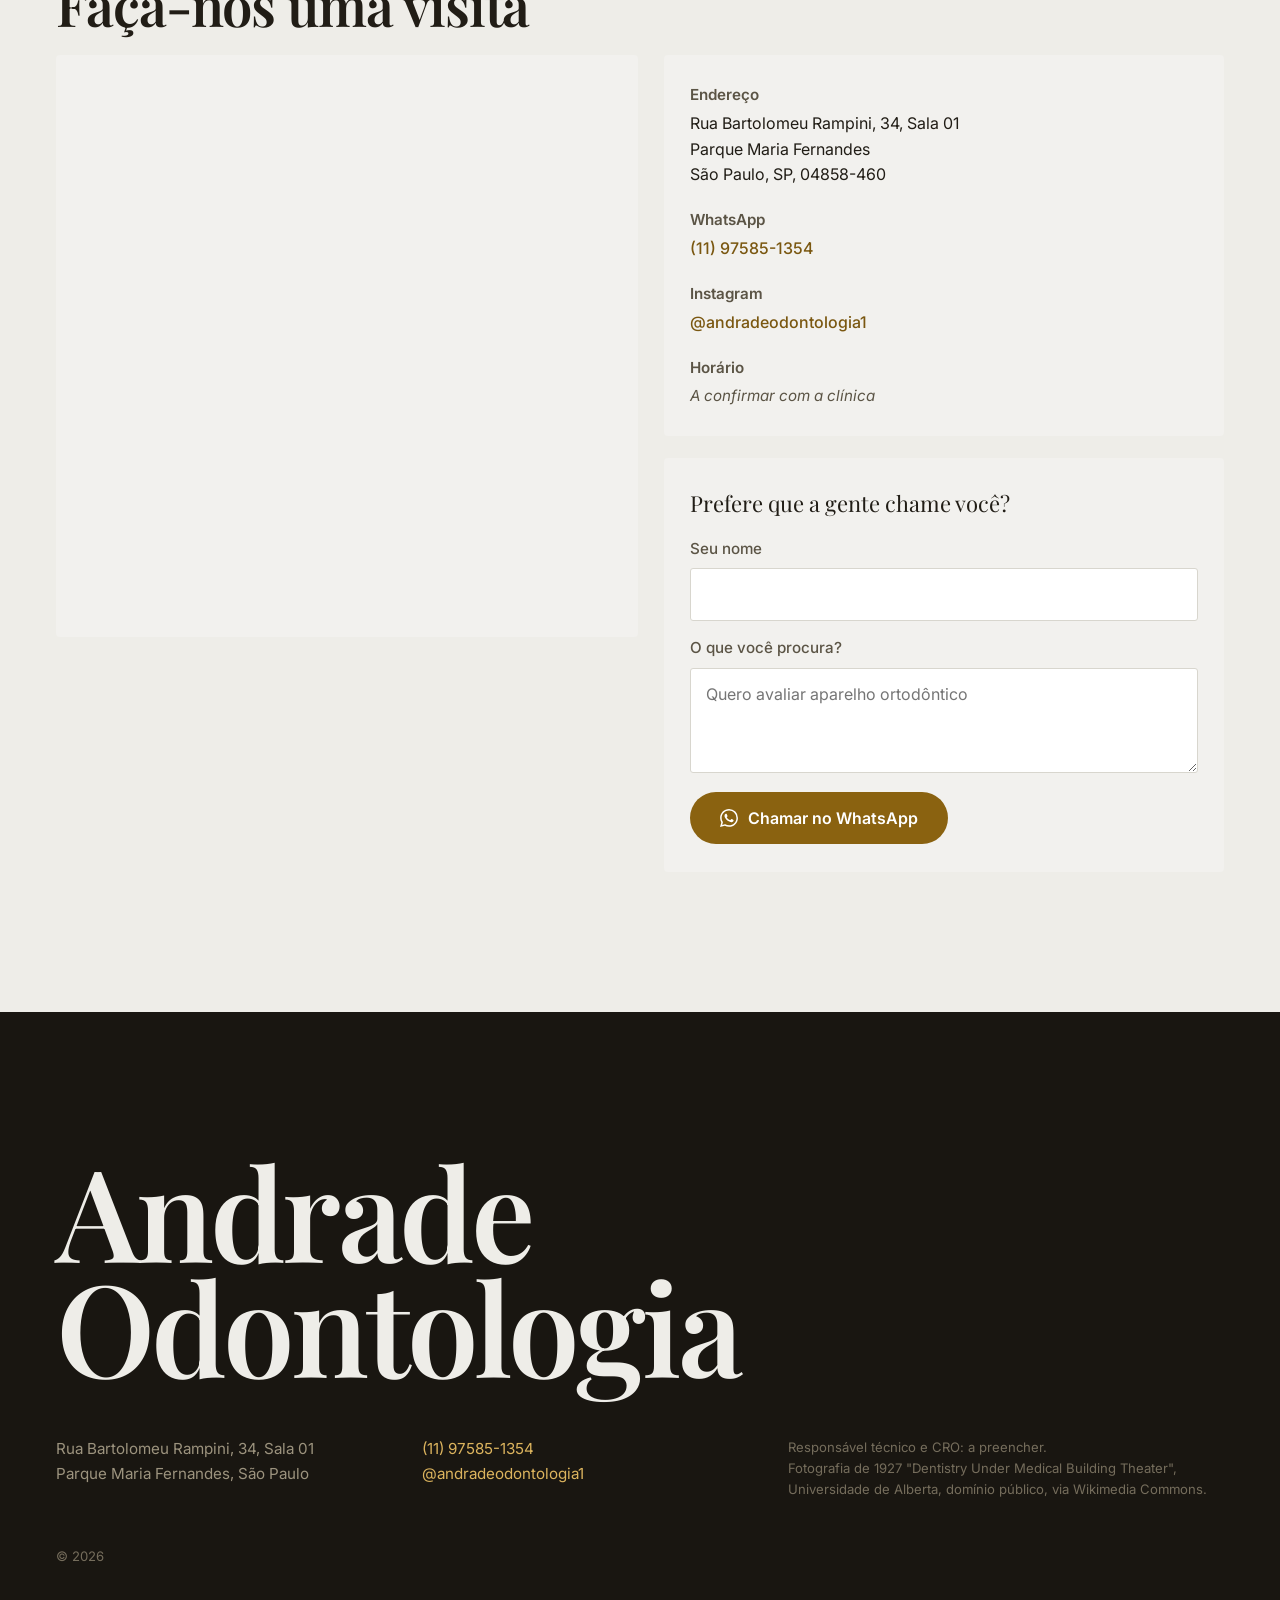
==== commit 22d862c7: "Arcada interativa e nova direção de arte A seção de tratamentos era uma lista de dez cartões, longa " ====
--- a/index.html
+++ b/index.html
@@ -4,7 +4,7 @@
 <meta charset="utf-8">
 <meta name="viewport" content="width=device-width, initial-scale=1, viewport-fit=cover">
 <title>Andrade Odontologia — Clínica odontológica em São Paulo</title>
-<meta name="description" content="Clínica odontológica no Parque Maria Fernandes, São Paulo. Ortodontia, estética dental, harmonização facial, implantodontia e mais. Agende pelo WhatsApp.">
+<meta name="description" content="Clínica odontológica no Parque Maria Fernandes, São Paulo. Dez especialidades, de ortodontia a harmonização facial. Agende pelo WhatsApp.">
 <link rel="canonical" href="https://devagenciaontrack-sys.github.io/andradeodontologia/">
 
 <meta property="og:type" content="website">
@@ -12,7 +12,7 @@
 <meta property="og:locale" content="pt_BR">
 <meta property="og:url" content="https://devagenciaontrack-sys.github.io/andradeodontologia/">
 <meta property="og:title" content="Andrade Odontologia — Clínica odontológica em São Paulo">
-<meta property="og:description" content="Da triagem ao resultado final: ortodontia, estética dental, harmonização facial e implantodontia. Agende pelo WhatsApp.">
+<meta property="og:description" content="Dez especialidades em uma sala no Parque Maria Fernandes. Agende pelo WhatsApp.">
 <meta property="og:image" content="https://devagenciaontrack-sys.github.io/andradeodontologia/assets/og-andrade.jpg">
 <meta property="og:image:width" content="1200">
 <meta property="og:image:height" content="630">
@@ -21,8 +21,8 @@
 <link rel="icon" href="assets/logo-andrade.png">
 <link rel="preconnect" href="https://fonts.googleapis.com">
 <link rel="preconnect" href="https://fonts.gstatic.com" crossorigin>
-<link rel="stylesheet" href="https://fonts.googleapis.com/css2?family=Playfair+Display:wght@500;600;700&family=Inter:wght@400;500;600&display=swap">
-<link rel="stylesheet" href="css/estilo.css?v=1">
+<link rel="stylesheet" href="https://fonts.googleapis.com/css2?family=Playfair+Display:wght@500;600&family=Inter:wght@400;500;600&display=swap">
+<link rel="stylesheet" href="css/estilo.css?v=2">
 
 <script type="application/ld+json">
 {
@@ -34,16 +34,13 @@
   "sameAs": ["https://www.instagram.com/andradeodontologia1/"],
   "address": {
     "@type": "PostalAddress",
-    "streetAddress": "Rua Bartolomeu Rampini, 34 — Sala 01",
+    "streetAddress": "Rua Bartolomeu Rampini, 34, Sala 01",
     "addressLocality": "São Paulo",
     "addressRegion": "SP",
     "postalCode": "04858-460",
     "addressCountry": "BR"
   },
-  "availableService": [
-    "Clínico geral","Ortodontia","Estética dental","Harmonização facial",
-    "Implantodontia","Prótese","Endodontia","Periodontia","Cirurgia","Odontopediatria"
-  ]
+  "availableService": ["Clínico geral","Ortodontia","Estética dental","Harmonização facial","Implantodontia","Prótese","Endodontia","Periodontia","Cirurgia","Odontopediatria"]
 }
 </script>
 </head>
@@ -51,265 +48,249 @@
 
 <a class="pular" href="#conteudo">Pular para o conteúdo</a>
 
-<header class="cabecalho" id="cabecalho">
-  <div class="barra">
-    <a class="marca" href="#" aria-label="Andrade Odontologia">
-      <img src="assets/logo-andrade.png" alt="Andrade Odontologia" width="190" height="61">
+<header class="topo">
+  <a class="marca" href="#" aria-label="Andrade Odontologia">
+    <img src="assets/logo-andrade.png" alt="Andrade Odontologia" width="168" height="54">
+  </a>
+
+  <nav class="navegacao" id="menu" aria-label="Principal">
+    <a href="#arcada">Tratamentos</a>
+    <a href="#caminho">Como funciona</a>
+    <a href="#clinica">A clínica</a>
+    <a href="#visita">Onde estamos</a>
+  </nav>
+
+  <div class="acoes-topo">
+    <a class="acao acao-zap" href="https://wa.me/5511975851354?text=Ol%C3%A1!%20Gostaria%20de%20agendar%20uma%20avalia%C3%A7%C3%A3o." target="_blank" rel="noopener">
+      <svg viewBox="0 0 24 24" aria-hidden="true" focusable="false"><path d="M17.472 14.382c-.297-.149-1.758-.867-2.03-.967-.273-.099-.471-.148-.67.15-.197.297-.767.966-.94 1.164-.173.199-.347.223-.644.075-.297-.15-1.255-.463-2.39-1.475-.883-.788-1.48-1.761-1.653-2.059-.173-.297-.018-.458.13-.606.134-.133.298-.347.446-.52.149-.174.198-.298.298-.497.099-.198.05-.371-.025-.52-.075-.149-.669-1.612-.916-2.207-.242-.579-.487-.5-.669-.51-.173-.008-.371-.01-.57-.01-.198 0-.52.074-.792.372-.272.297-1.04 1.016-1.04 2.479 0 1.462 1.065 2.875 1.213 3.074.149.198 2.096 3.2 5.077 4.487.709.306 1.262.489 1.694.625.712.227 1.36.195 1.871.118.571-.085 1.758-.719 2.006-1.413.248-.694.248-1.289.173-1.413-.074-.124-.272-.198-.57-.347m-5.421 7.403h-.004a9.87 9.87 0 0 1-5.031-1.378l-.361-.214-3.741.982.998-3.648-.235-.374a9.86 9.86 0 0 1-1.51-5.26c.001-5.45 4.436-9.884 9.888-9.884 2.64 0 5.122 1.03 6.988 2.898a9.825 9.825 0 0 1 2.893 6.994c-.003 5.45-4.437 9.884-9.885 9.884m8.413-18.297A11.815 11.815 0 0 0 12.05 0C5.495 0 .16 5.335.157 11.892c0 2.096.547 4.142 1.588 5.945L.057 24l6.305-1.654a11.882 11.882 0 0 0 5.683 1.448h.005c6.554 0 11.89-5.335 11.893-11.893a11.821 11.821 0 0 0-3.48-8.413Z"/></svg>
+      <span>Agendar</span>
     </a>
-
-    <nav class="menu" id="menu" aria-label="Principal">
-      <a href="#tratamentos">Tratamentos</a>
-      <a href="#jornada">Como funciona</a>
-      <a href="#clinica">A clínica</a>
-      <a href="#local">Onde estamos</a>
-    </nav>
-
-    <div class="acoes">
-      <a class="btn btn-zap" href="https://wa.me/5511975851354?text=Ol%C3%A1!%20Gostaria%20de%20agendar%20uma%20avalia%C3%A7%C3%A3o." target="_blank" rel="noopener">
-        <svg viewBox="0 0 24 24" aria-hidden="true"><path d="M12 2a10 10 0 0 0-8.6 15.1L2 22l5-1.3A10 10 0 1 0 12 2m0 2a8 8 0 1 1-4.1 14.9l-.3-.2-2.5.7.7-2.4-.2-.3A8 8 0 0 1 12 4m-3.3 4c-.2 0-.5 0-.7.4-.2.4-.9.9-.9 2.2s.9 2.5 1 2.7c.2.2 1.8 2.9 4.5 3.9 2.2.9 2.7.7 3.2.7.5 0 1.5-.6 1.7-1.2.2-.6.2-1.1.1-1.2l-.5-.3-1.7-.8c-.2-.1-.4-.1-.6.1l-.8 1c-.1.2-.3.2-.5.1a6.6 6.6 0 0 1-3.3-2.9c-.1-.2 0-.4.1-.5l.4-.5.3-.5v-.5l-.7-1.8c-.2-.4-.4-.4-.6-.4z"/></svg>
-        <span>Agendar</span>
-      </a>
-      <button class="hamburguer" id="hamburguer" aria-label="Abrir menu" aria-expanded="false">
-        <span></span><span></span><span></span>
-      </button>
-    </div>
+    <button class="abrir-menu" id="abrir-menu" aria-label="Abrir menu" aria-expanded="false" aria-controls="menu">
+      <span></span><span></span><span></span>
+    </button>
   </div>
 </header>
 
 <main id="conteudo">
 
-  <!-- ─────────────── capa ─────────────── -->
+  <!-- ─────────── capa: o dente-A no balcão ─────────── -->
   <section class="capa">
-    <div class="capa-fundo" aria-hidden="true">
-      <svg viewBox="0 0 1200 700" preserveAspectRatio="xMidYMid slice">
-        <defs>
-          <linearGradient id="brilho" x1="0" y1="0" x2="1" y2="1">
-            <stop offset="0%" stop-color="#C08A1E" stop-opacity=".30"/>
-            <stop offset="55%" stop-color="#C08A1E" stop-opacity=".05"/>
-            <stop offset="100%" stop-color="#C08A1E" stop-opacity="0"/>
-          </linearGradient>
-          <radialGradient id="halo" cx="50%" cy="50%">
-            <stop offset="0%" stop-color="#D9B45C" stop-opacity=".22"/>
-            <stop offset="100%" stop-color="#D9B45C" stop-opacity="0"/>
-          </radialGradient>
-        </defs>
-        <rect width="1200" height="700" fill="url(#brilho)"/>
-        <circle cx="940" cy="190" r="330" fill="url(#halo)"/>
-        <g stroke="#C08A1E" stroke-opacity=".16" fill="none" stroke-width="1">
-          <path d="M-40 540 C 260 430, 520 600, 820 470 S 1180 360, 1260 420"/>
-          <path d="M-40 600 C 260 490, 520 660, 820 530 S 1180 420, 1260 480"/>
-          <path d="M-40 480 C 260 370, 520 540, 820 410 S 1180 300, 1260 360"/>
-        </g>
+    <div class="objeto">
+      <svg viewBox="0 0 300 376" role="img" aria-label="O dente que forma a letra A, símbolo da clínica">
+        <!-- coroa do dente em cima, duas raízes abrindo como as pernas
+             do A; a travessa é ouro e liga as raízes, deixando o
+             triângulo vazado que fecha a letra -->
+        <path class="dente-a" d="M150 20 C112 20 72 40 64 90 C59 122 63 154 70 184 L44 332 C41 349 63 355 70 341 L146 180 C148 175 152 175 154 180 L230 341 C237 355 259 349 256 332 L230 184 C237 154 241 122 236 90 C228 40 188 20 150 20 Z"/>
+        <rect class="travessa" x="103" y="262" width="94" height="15" rx="7.5"/>
       </svg>
     </div>
 
-    <div class="capa-interna">
-      <div class="capa-txt">
-        <p class="olho">Clínica odontológica · São Paulo</p>
-        <h1>Conquiste o sorriso dos seus <em>sonhos</em></h1>
-        <p class="chamada">Presente no atendimento odontológico, oferecemos excelência em seus tratamentos, aliando profissionais qualificados e priorizando o bem-estar.</p>
-
-        <div class="botoes">
-          <a class="btn btn-grande btn-ouro" href="https://wa.me/5511975851354?text=Ol%C3%A1!%20Gostaria%20de%20agendar%20uma%20avalia%C3%A7%C3%A3o." target="_blank" rel="noopener">
-            <svg viewBox="0 0 24 24" aria-hidden="true"><path d="M12 2a10 10 0 0 0-8.6 15.1L2 22l5-1.3A10 10 0 1 0 12 2m0 2a8 8 0 1 1-4.1 14.9l-.3-.2-2.5.7.7-2.4-.2-.3A8 8 0 0 1 12 4m-3.3 4c-.2 0-.5 0-.7.4-.2.4-.9.9-.9 2.2s.9 2.5 1 2.7c.2.2 1.8 2.9 4.5 3.9 2.2.9 2.7.7 3.2.7.5 0 1.5-.6 1.7-1.2.2-.6.2-1.1.1-1.2l-.5-.3-1.7-.8c-.2-.1-.4-.1-.6.1l-.8 1c-.1.2-.3.2-.5.1a6.6 6.6 0 0 1-3.3-2.9c-.1-.2 0-.4.1-.5l.4-.5.3-.5v-.5l-.7-1.8c-.2-.4-.4-.4-.6-.4z"/></svg>
-            <span>Agendar pelo WhatsApp</span>
-          </a>
-          <a class="btn btn-grande btn-fantasma" href="#tratamentos">Ver tratamentos</a>
+    <h1 class="assinatura">
+      <span class="assinatura-nome">Andrade</span>
+      <span class="assinatura-sobre">odontologia</span>
+    </h1>
+
+    <p class="verso">Dez especialidades em uma sala no Parque Maria Fernandes.</p>
+
+    <div class="fileira">
+      <span>Rua Bartolomeu Rampini, 34</span>
+      <a class="acao acao-ouro" href="https://wa.me/5511975851354?text=Ol%C3%A1!%20Gostaria%20de%20agendar%20uma%20avalia%C3%A7%C3%A3o." target="_blank" rel="noopener">
+        <svg viewBox="0 0 24 24" aria-hidden="true" focusable="false"><path d="M17.472 14.382c-.297-.149-1.758-.867-2.03-.967-.273-.099-.471-.148-.67.15-.197.297-.767.966-.94 1.164-.173.199-.347.223-.644.075-.297-.15-1.255-.463-2.39-1.475-.883-.788-1.48-1.761-1.653-2.059-.173-.297-.018-.458.13-.606.134-.133.298-.347.446-.52.149-.174.198-.298.298-.497.099-.198.05-.371-.025-.52-.075-.149-.669-1.612-.916-2.207-.242-.579-.487-.5-.669-.51-.173-.008-.371-.01-.57-.01-.198 0-.52.074-.792.372-.272.297-1.04 1.016-1.04 2.479 0 1.462 1.065 2.875 1.213 3.074.149.198 2.096 3.2 5.077 4.487.709.306 1.262.489 1.694.625.712.227 1.36.195 1.871.118.571-.085 1.758-.719 2.006-1.413.248-.694.248-1.289.173-1.413-.074-.124-.272-.198-.57-.347m-5.421 7.403h-.004a9.87 9.87 0 0 1-5.031-1.378l-.361-.214-3.741.982.998-3.648-.235-.374a9.86 9.86 0 0 1-1.51-5.26c.001-5.45 4.436-9.884 9.888-9.884 2.64 0 5.122 1.03 6.988 2.898a9.825 9.825 0 0 1 2.893 6.994c-.003 5.45-4.437 9.884-9.885 9.884m8.413-18.297A11.815 11.815 0 0 0 12.05 0C5.495 0 .16 5.335.157 11.892c0 2.096.547 4.142 1.588 5.945L.057 24l6.305-1.654a11.882 11.882 0 0 0 5.683 1.448h.005c6.554 0 11.89-5.335 11.893-11.893a11.821 11.821 0 0 0-3.48-8.413Z"/></svg>
+        <span>Agendar pelo WhatsApp</span>
+      </a>
+      <span>Atendimento com hora marcada</span>
+    </div>
+  </section>
+
+  <!-- ─────────── a arcada: o seletor ─────────── -->
+  <section class="secao campo-osso" id="arcada">
+    <div class="arcada-cabeca">
+      <h2>Onde incomoda, o que resolve</h2>
+      <p class="texto">O símbolo da clínica é um dente que forma a letra A. Ele vem daqui. Toque uma região da arcada e veja quais das dez especialidades respondem por ela.</p>
+    </div>
+
+    <div class="arcada-area">
+      <div class="arcada-desenho">
+        <svg class="arcada" viewBox="0 0 700 380" role="img"
+     aria-label="Arcada dentária: escolha uma região para ver os tratamentos">
+  <g class="gengiva" data-zona="gengiva">
+    <polygon points="24,80 24.7,96.35 26.79,112.63 30.26,128.77 35.11,144.7 41.3,160.36 48.82,175.67 57.62,190.57 67.68,205 78.94,218.89 91.37,232.19 104.9,244.84 119.48,256.78 135.05,267.96 151.54,278.34 168.88,287.87 187,296.51 205.81,304.22 225.25,310.97 245.21,316.73 265.62,321.48 286.4,325.2 307.45,327.86 328.68,329.46 350,330 371.32,329.46 392.55,327.86 413.6,325.2 434.38,321.48 454.79,316.73 474.75,310.97 494.19,304.22 513,296.51 531.12,287.87 548.46,278.34 564.95,267.96 580.52,256.78 595.1,244.84 608.63,232.19 621.06,218.89 632.32,205 642.38,190.57 651.18,175.67 658.7,160.36 664.89,144.7 669.74,128.77 673.21,112.63 675.3,96.35 676,80 712,80 711.22,98.44 708.9,116.81 705.04,135.02 699.67,152.99 692.79,170.65 684.44,187.92 674.67,204.73 663.5,221 650.99,236.67 637.19,251.67 622.17,265.94 605.97,279.4 588.68,292.02 570.37,303.73 551.12,314.47 531,324.22 510.11,332.92 488.53,340.53 466.36,347.03 443.69,352.39 420.62,356.58 397.25,359.59 373.68,361.4 350,362 326.32,361.4 302.75,359.59 279.38,356.58 256.31,352.39 233.64,347.03 211.47,340.53 189.89,332.92 169,324.22 148.88,314.47 129.63,303.73 111.32,292.02 94.03,279.4 77.83,265.94 62.81,251.67 49.01,236.67 36.5,221 25.33,204.73 15.56,187.92 7.21,170.65 0.33,152.99 -5.04,135.02 -8.9,116.81 -11.22,98.44 -12,80"/>
+  </g>
+  <g class="dentes">
+    <g class="dente" data-zona="fundo" data-i="0" transform="translate(51.44 102.54) rotate(84.38)"><rect x="-25" y="-23" width="50" height="46" rx="17.48"/></g>
+    <g class="dente" data-zona="fundo" data-i="1" transform="translate(62.92 146.77) rotate(73.13)"><rect x="-24.5" y="-22.5" width="49" height="45" rx="17.1"/></g>
+    <g class="dente" data-zona="fundo" data-i="2" transform="translate(85.42 188.42) rotate(61.88)"><rect x="-23.5" y="-22" width="47" height="44" rx="16.72"/></g>
+    <g class="dente" data-zona="fundo" data-i="3" transform="translate(118.1 225.91) rotate(50.63)"><rect x="-21" y="-21" width="42" height="42" rx="15.96"/></g>
+    <g class="dente" data-zona="fundo" data-i="4" transform="translate(159.68 257.79) rotate(39.38)"><rect x="-19.5" y="-21" width="39" height="42" rx="14.82"/></g>
+    <g class="dente" data-zona="frente" data-i="5" transform="translate(208.58 282.84) rotate(28.13)"><rect x="-17.5" y="-22" width="35" height="44" rx="13.3"/></g>
+    <g class="dente" data-zona="frente" data-i="6" transform="translate(262.91 300.1) rotate(16.88)"><rect x="-15" y="-25" width="30" height="50" rx="11.4"/></g>
+    <g class="dente" data-zona="frente" data-i="7" transform="translate(320.59 308.89) rotate(5.63)"><rect x="-14" y="-26" width="28" height="52" rx="10.64"/></g>
+    <g class="dente" data-zona="frente" data-i="8" transform="translate(379.41 308.89) rotate(-5.62)"><rect x="-14" y="-26" width="28" height="52" rx="10.64"/></g>
+    <g class="dente" data-zona="frente" data-i="9" transform="translate(437.09 300.1) rotate(-16.87)"><rect x="-15" y="-25" width="30" height="50" rx="11.4"/></g>
+    <g class="dente" data-zona="frente" data-i="10" transform="translate(491.42 282.84) rotate(-28.13)"><rect x="-17.5" y="-22" width="35" height="44" rx="13.3"/></g>
+    <g class="dente" data-zona="fundo" data-i="11" transform="translate(540.32 257.79) rotate(-39.37)"><rect x="-19.5" y="-21" width="39" height="42" rx="14.82"/></g>
+    <g class="dente" data-zona="fundo" data-i="12" transform="translate(581.9 225.91) rotate(-50.63)"><rect x="-21" y="-21" width="42" height="42" rx="15.96"/></g>
+    <g class="dente" data-zona="fundo" data-i="13" transform="translate(614.58 188.42) rotate(-61.87)"><rect x="-23.5" y="-22" width="47" height="44" rx="16.72"/></g>
+    <g class="dente" data-zona="fundo" data-i="14" transform="translate(637.08 146.77) rotate(-73.12)"><rect x="-24.5" y="-22.5" width="49" height="45" rx="17.1"/></g>
+    <g class="dente" data-zona="fundo" data-i="15" transform="translate(648.56 102.54) rotate(-84.37)"><rect x="-25" y="-23" width="50" height="46" rx="17.48"/></g>
+  </g>
+</svg>
+        <p class="arcada-dica" id="arcada-dica">Região selecionada: a arcada inteira</p>
+      </div>
+
+      <div class="arcada-lado">
+        <div class="zonas" role="group" aria-label="Regiões da boca">
+          <button type="button" data-alvo="toda" class="zona-ativa">Arcada inteira</button>
+          <button type="button" data-alvo="frente">Dentes da frente</button>
+          <button type="button" data-alvo="fundo">Dentes do fundo</button>
+          <button type="button" data-alvo="gengiva">Gengiva</button>
+          <button type="button" data-alvo="falta">Falta um dente</button>
+          <button type="button" data-alvo="crianca">Crianças</button>
+          <button type="button" data-alvo="rosto">Rosto</button>
         </div>
 
-        <ul class="selos">
-          <li><strong>10</strong><span>especialidades em um só lugar</span></li>
-          <li><strong>1&nbsp;dia</strong><span>para agendar pelo WhatsApp</span></li>
-          <li><strong>Zona Sul</strong><span>Parque Maria Fernandes</span></li>
-        </ul>
+        <div class="tratamentos" id="tratamentos" aria-live="polite">
+          <article data-zonas="toda">
+            <h3>Clínico geral</h3>
+            <p>Consultas de rotina, prevenção e os cuidados do dia a dia que mantêm o resto em ordem.</p>
+          </article>
+          <article data-zonas="toda frente">
+            <h3>Ortodontia</h3>
+            <p>Tratamentos completos, como aparelhos autoligáveis, fixos, estéticos e alinhadores.</p>
+          </article>
+          <article data-zonas="frente">
+            <h3>Estética dental</h3>
+            <p>Tratamentos restauradores com porcelanas e resinas.</p>
+          </article>
+          <article data-zonas="rosto">
+            <h3>Harmonização facial</h3>
+            <p>Tratamentos terapêuticos, funcionais e estéticos.</p>
+          </article>
+          <article data-zonas="falta">
+            <h3>Implantodontia</h3>
+            <p>Reponha a perda parcial ou total dos dentes, restituindo função, estética e saúde do seu sorriso.</p>
+          </article>
+          <article data-zonas="falta">
+            <h3>Prótese</h3>
+            <p>Uma ótima alternativa para quem deseja repor um ou mais dentes que foram perdidos.</p>
+          </article>
+          <article data-zonas="fundo">
+            <h3>Endodontia</h3>
+            <p>Ou tratamento de canal: a especialidade que cuida da parte interna do dente.</p>
+          </article>
+          <article data-zonas="gengiva">
+            <h3>Periodontia</h3>
+            <p>Prevenção da saúde bucal e tratamento de doenças gengivais, como gengivite e periodontite.</p>
+          </article>
+          <article data-zonas="fundo">
+            <h3>Cirurgia</h3>
+            <p>Diagnóstico, tratamento e acompanhamento de dentes indicados para extração, como os sisos.</p>
+          </article>
+          <article data-zonas="crianca">
+            <h3>Odontopediatria</h3>
+            <p>Cuida da saúde bucal de crianças, desde o nascimento até a adolescência.</p>
+          </article>
+        </div>
+
+        <a class="acao acao-ouro" href="https://wa.me/5511975851354?text=Ol%C3%A1!%20Gostaria%20de%20agendar%20uma%20avalia%C3%A7%C3%A3o." target="_blank" rel="noopener">
+          <svg viewBox="0 0 24 24" aria-hidden="true" focusable="false"><path d="M17.472 14.382c-.297-.149-1.758-.867-2.03-.967-.273-.099-.471-.148-.67.15-.197.297-.767.966-.94 1.164-.173.199-.347.223-.644.075-.297-.15-1.255-.463-2.39-1.475-.883-.788-1.48-1.761-1.653-2.059-.173-.297-.018-.458.13-.606.134-.133.298-.347.446-.52.149-.174.198-.298.298-.497.099-.198.05-.371-.025-.52-.075-.149-.669-1.612-.916-2.207-.242-.579-.487-.5-.669-.51-.173-.008-.371-.01-.57-.01-.198 0-.52.074-.792.372-.272.297-1.04 1.016-1.04 2.479 0 1.462 1.065 2.875 1.213 3.074.149.198 2.096 3.2 5.077 4.487.709.306 1.262.489 1.694.625.712.227 1.36.195 1.871.118.571-.085 1.758-.719 2.006-1.413.248-.694.248-1.289.173-1.413-.074-.124-.272-.198-.57-.347m-5.421 7.403h-.004a9.87 9.87 0 0 1-5.031-1.378l-.361-.214-3.741.982.998-3.648-.235-.374a9.86 9.86 0 0 1-1.51-5.26c.001-5.45 4.436-9.884 9.888-9.884 2.64 0 5.122 1.03 6.988 2.898a9.825 9.825 0 0 1 2.893 6.994c-.003 5.45-4.437 9.884-9.885 9.884m8.413-18.297A11.815 11.815 0 0 0 12.05 0C5.495 0 .16 5.335.157 11.892c0 2.096.547 4.142 1.588 5.945L.057 24l6.305-1.654a11.882 11.882 0 0 0 5.683 1.448h.005c6.554 0 11.89-5.335 11.893-11.893a11.821 11.821 0 0 0-3.48-8.413Z"/></svg>
+          <span>Falar sobre esse caso</span>
+        </a>
       </div>
-
-      <figure class="vaga vaga-capa">
-        <div class="vaga-marca" aria-hidden="true">
-          <svg viewBox="0 0 24 24"><path d="M4 6h16a1 1 0 0 1 1 1v10a1 1 0 0 1-1 1H4a1 1 0 0 1-1-1V7a1 1 0 0 1 1-1m1.5 10.5h13l-4-5-3 3.5-2-2.2zM8 10a1.4 1.4 0 1 0 0-2.8A1.4 1.4 0 0 0 8 10"/></svg>
-        </div>
-        <figcaption>
-          <strong>Entra aqui: foto da recepção ou da sala clínica</strong>
-          Horizontal, com luz natural. É a primeira imagem que o paciente vê.
-        </figcaption>
-      </figure>
-    </div>
-  </section>
-
-  <!-- ─────────────── tratamentos ─────────────── -->
-  <section class="secao" id="tratamentos">
-    <div class="cabeca">
-      <p class="olho">Tratamentos</p>
-      <h2>Da triagem ao resultado final</h2>
-      <p class="apoio">Trabalhamos com uma ampla gama de tratamentos odontológicos, exames digitais e planejamentos gerais — tudo na mesma clínica.</p>
-    </div>
-
-    <div class="grade">
-      <article class="cartao">
-        <span class="num">01</span>
-        <h3>Clínico geral</h3>
-        <p>Consultas de rotina, prevenção e os cuidados do dia a dia que mantêm o resto em ordem.</p>
-      </article>
-      <article class="cartao">
-        <span class="num">02</span>
-        <h3>Ortodontia</h3>
-        <p>Tratamentos completos, como aparelhos autoligáveis, fixos, estéticos e alinhadores.</p>
-      </article>
-      <article class="cartao">
-        <span class="num">03</span>
-        <h3>Estética dental</h3>
-        <p>Tratamentos restauradores com porcelanas e resinas.</p>
-      </article>
-      <article class="cartao">
-        <span class="num">04</span>
-        <h3>Harmonização facial</h3>
-        <p>Tratamentos terapêuticos, funcionais e estéticos.</p>
-      </article>
-      <article class="cartao">
-        <span class="num">05</span>
-        <h3>Implantodontia</h3>
-        <p>Reponha a perda parcial ou total dos dentes, restituindo função, estética e saúde do seu sorriso.</p>
-      </article>
-      <article class="cartao">
-        <span class="num">06</span>
-        <h3>Prótese</h3>
-        <p>Uma ótima alternativa para quem deseja repor um ou mais dentes que foram perdidos.</p>
-      </article>
-      <article class="cartao">
-        <span class="num">07</span>
-        <h3>Endodontia</h3>
-        <p>Ou tratamento de canal: a especialidade que cuida da parte interna do dente.</p>
-      </article>
-      <article class="cartao">
-        <span class="num">08</span>
-        <h3>Periodontia</h3>
-        <p>Prevenção da saúde bucal e tratamento de doenças gengivais, como gengivite e periodontite.</p>
-      </article>
-      <article class="cartao">
-        <span class="num">09</span>
-        <h3>Cirurgia</h3>
-        <p>Diagnóstico, tratamento e acompanhamento de dentes indicados para extração, como os sisos.</p>
-      </article>
-      <article class="cartao">
-        <span class="num">10</span>
-        <h3>Odontopediatria</h3>
-        <p>Cuida da saúde bucal de crianças, desde o nascimento até a adolescência.</p>
-      </article>
-    </div>
-  </section>
-
-  <!-- ─────────────── jornada ─────────────── -->
-  <section class="secao fundo-creme" id="jornada">
-    <div class="cabeca">
-      <p class="olho">Como funciona</p>
+    </div>
+  </section>
+
+  <!-- ─────────── como funciona ─────────── -->
+  <section class="secao caminho" id="caminho">
+    <figure class="arquivo">
+      <img src="assets/dentistry-under-medical-building-theater.jpg"
+           width="1920" height="2459" loading="lazy" decoding="async"
+           alt="Sala de atendimento odontológico em 1927, com fileiras de cadeiras, pacientes e dentistas de jaleco branco.">
+      <figcaption>Clínica-escola de odontologia, 1927. Arquivo da Universidade de Alberta, domínio público.</figcaption>
+    </figure>
+
+    <div class="caminho-texto">
       <h2>Quatro passos até o seu sorriso</h2>
-    </div>
-
-    <ol class="passos">
-      <li>
-        <span class="passo-n">1</span>
-        <h3>Avaliação</h3>
-        <p>Você chama no WhatsApp e marca um horário. Na consulta, examinamos e ouvimos o que você quer mudar.</p>
-      </li>
-      <li>
-        <span class="passo-n">2</span>
-        <h3>Exames digitais</h3>
-        <p>Registramos o caso com exames de imagem, para enxergar o que não aparece no espelho.</p>
-      </li>
-      <li>
-        <span class="passo-n">3</span>
-        <h3>Planejamento</h3>
-        <p>Apresentamos o plano completo: o que será feito, em que ordem e em quanto tempo.</p>
-      </li>
-      <li>
-        <span class="passo-n">4</span>
-        <h3>Tratamento</h3>
-        <p>Executamos o plano com acompanhamento até o resultado final, e seguimos na manutenção.</p>
-      </li>
-    </ol>
-  </section>
-
-  <!-- ─────────────── a clínica ─────────────── -->
+      <ol class="passos">
+        <li><div><h3>Avaliação</h3><p>Você chama no WhatsApp e marca um horário. Na consulta, examinamos e ouvimos o que você quer mudar.</p></div></li>
+        <li><div><h3>Exames digitais</h3><p>Registramos o caso com exames de imagem, para enxergar o que não aparece no espelho.</p></div></li>
+        <li><div><h3>Planejamento</h3><p>Apresentamos o plano completo: o que será feito, em que ordem e em quanto tempo.</p></div></li>
+        <li><div><h3>Tratamento</h3><p>Executamos o plano com acompanhamento até o resultado, e seguimos na manutenção.</p></div></li>
+      </ol>
+    </div>
+  </section>
+
+  <!-- ─────────── prancha: os objetos do ofício ─────────── -->
+  <section class="prancha">
+    <figure>
+      <img src="assets/teeth-dentistry-endodontology-teeth-dental-x-rays.jpg"
+           width="1920" height="1276" loading="lazy" decoding="async"
+           alt="Radiografias de dentes com canais tratados, vistas em negativo.">
+      <figcaption>Radiografia. O que o espelho não mostra.<br><small>Vyacheslav Argenberg, CC BY 4.0, via Wikimedia Commons. Imagem de arquivo, não é de paciente da clínica.</small></figcaption>
+    </figure>
+    <figure>
+      <img src="assets/warwick-james-dental-elevators.jpg"
+           width="1339" height="687" loading="lazy" decoding="async"
+           alt="Três elevadores dentários Warwick James dispostos lado a lado.">
+      <figcaption>Elevadores. Instrumentos de cirurgia.<br><small>Sadandy, CC BY-SA 4.0, via Wikimedia Commons.</small></figcaption>
+    </figure>
+    <figure>
+      <img src="assets/dental-explorer-11-12.jpg"
+           width="1920" height="1440" loading="lazy" decoding="async"
+           alt="Sonda exploradora odontológica número 11-12, sobre fundo claro.">
+      <figcaption>Sonda exploradora. Onde começa o diagnóstico.<br><small>Toothscraper, CC BY-SA 4.0, via Wikimedia Commons.</small></figcaption>
+    </figure>
+  </section>
+
+  <!-- ─────────── campo de cor: a promessa ─────────── -->
+  <section class="campo-ouro">
+    <p class="campo-nota">Profissionais qualificados, estrutura preparada e atendimento que coloca o seu bem-estar em primeiro lugar.</p>
+    <p class="campo-frase">Tudo na<br>mesma sala</p>
+  </section>
+
+  <!-- ─────────── a clínica ─────────── -->
   <section class="secao" id="clinica">
-    <div class="cabeca">
-      <p class="olho">A clínica</p>
-      <h2>Um lugar para ficar à vontade</h2>
-      <p class="apoio">Profissionais qualificados, estrutura preparada e atendimento que coloca o seu bem-estar em primeiro lugar.</p>
-    </div>
+    <h2>Um lugar para ficar à vontade</h2>
+    <p class="texto texto-largo">Estes espaços esperam as fotos da clínica. Quando chegarem, entram no lugar e nada mais muda na página.</p>
 
     <div class="galeria">
-      <figure class="vaga vaga-alta">
-        <div class="vaga-marca" aria-hidden="true">
-          <svg viewBox="0 0 24 24"><path d="M12 2a5 5 0 0 1 5 5v1h1a2 2 0 0 1 2 2v9a2 2 0 0 1-2 2H6a2 2 0 0 1-2-2v-9a2 2 0 0 1 2-2h1V7a5 5 0 0 1 5-5m0 2a3 3 0 0 0-3 3v1h6V7a3 3 0 0 0-3-3"/></svg>
-        </div>
-        <figcaption>
-          <strong>Foto da equipe</strong>
-          De jaleco, na clínica. Rosto de quem vai atender vende mais que qualquer texto.
-        </figcaption>
+      <figure class="vaga vaga-grande">
+        <span>Foto da equipe</span>
+        <p>De jaleco, na clínica. O rosto de quem atende convence mais que qualquer texto.</p>
       </figure>
       <figure class="vaga">
-        <div class="vaga-marca" aria-hidden="true">
-          <svg viewBox="0 0 24 24"><path d="M4 6h16a1 1 0 0 1 1 1v10a1 1 0 0 1-1 1H4a1 1 0 0 1-1-1V7a1 1 0 0 1 1-1m1.5 10.5h13l-4-5-3 3.5-2-2.2z"/></svg>
-        </div>
-        <figcaption>
-          <strong>Sala de atendimento</strong>
-          Mostra equipamento e limpeza.
-        </figcaption>
+        <span>Recepção</span>
+        <p>Horizontal, com luz natural.</p>
       </figure>
       <figure class="vaga">
-        <div class="vaga-marca" aria-hidden="true">
-          <svg viewBox="0 0 24 24"><path d="M12 2 4 7v10l8 5 8-5V7zm0 2.3L18 8v8l-6 3.7L6 16V8z"/></svg>
-        </div>
-        <figcaption>
-          <strong>Antes e depois</strong>
-          Com autorização do paciente, por escrito.
-        </figcaption>
+        <span>Sala de atendimento</span>
+        <p>Mostra equipamento e limpeza.</p>
       </figure>
     </div>
-
-    <p class="nota"><strong>Nota para a reunião:</strong> estes três blocos são espaços reservados. Assim que a clínica enviar as fotos, elas entram no lugar — nada mais muda na página.</p>
-  </section>
-
-  <!-- ─────────────── chamada ─────────────── -->
-  <section class="chamada-faixa">
-    <div class="chamada-interna">
-      <div>
-        <p class="olho olho-claro">Atendimento rápido</p>
-        <h2>Marque uma consulta pelo WhatsApp</h2>
-        <p class="apoio-claro">A gente responde e combina o melhor horário para você.</p>
-      </div>
-      <a class="btn btn-grande btn-ouro" href="https://wa.me/5511975851354?text=Ol%C3%A1!%20Gostaria%20de%20agendar%20uma%20avalia%C3%A7%C3%A3o." target="_blank" rel="noopener">
-        <svg viewBox="0 0 24 24" aria-hidden="true"><path d="M12 2a10 10 0 0 0-8.6 15.1L2 22l5-1.3A10 10 0 1 0 12 2m0 2a8 8 0 1 1-4.1 14.9l-.3-.2-2.5.7.7-2.4-.2-.3A8 8 0 0 1 12 4m-3.3 4c-.2 0-.5 0-.7.4-.2.4-.9.9-.9 2.2s.9 2.5 1 2.7c.2.2 1.8 2.9 4.5 3.9 2.2.9 2.7.7 3.2.7.5 0 1.5-.6 1.7-1.2.2-.6.2-1.1.1-1.2l-.5-.3-1.7-.8c-.2-.1-.4-.1-.6.1l-.8 1c-.1.2-.3.2-.5.1a6.6 6.6 0 0 1-3.3-2.9c-.1-.2 0-.4.1-.5l.4-.5.3-.5v-.5l-.7-1.8c-.2-.4-.4-.4-.6-.4z"/></svg>
-        <span>Chamar no WhatsApp</span>
-      </a>
-    </div>
-  </section>
-
-  <!-- ─────────────── local e contato ─────────────── -->
-  <section class="secao fundo-creme" id="local">
-    <div class="cabeca">
-      <p class="olho">Onde estamos</p>
-      <h2>Faça-nos uma visita</h2>
-    </div>
-
-    <div class="local-grade">
+  </section>
+
+  <!-- ─────────── visita ─────────── -->
+  <section class="secao campo-osso" id="visita">
+    <h2>Faça-nos uma visita</h2>
+
+    <div class="visita-area">
       <div class="mapa">
         <iframe
-          title="Mapa — Rua Bartolomeu Rampini, 34, Parque Maria Fernandes, São Paulo"
+          title="Mapa: Rua Bartolomeu Rampini, 34, Parque Maria Fernandes, São Paulo"
           src="https://www.google.com/maps?q=Rua+Bartolomeu+Rampini,+34,+Parque+Maria+Fernandes,+S%C3%A3o+Paulo&output=embed"
           loading="lazy" referrerpolicy="no-referrer-when-downgrade"></iframe>
       </div>
 
-      <div class="local-lado">
+      <div class="visita-lado">
         <dl class="dados">
           <dt>Endereço</dt>
-          <dd>Rua Bartolomeu Rampini, 34 — Sala 01<br>Parque Maria Fernandes<br>São Paulo — SP, 04858-460</dd>
+          <dd>Rua Bartolomeu Rampini, 34, Sala 01<br>Parque Maria Fernandes<br>São Paulo, SP, 04858-460</dd>
           <dt>WhatsApp</dt>
           <dd><a href="https://wa.me/5511975851354" target="_blank" rel="noopener">(11) 97585-1354</a></dd>
           <dt>Instagram</dt>
           <dd><a href="https://www.instagram.com/andradeodontologia1/" target="_blank" rel="noopener">@andradeodontologia1</a></dd>
-          <dt class="pendente">Horário de atendimento</dt>
-          <dd class="pendente">A confirmar com a clínica</dd>
+          <dt>Horário</dt>
+          <dd class="falta">A confirmar com a clínica</dd>
         </dl>
 
         <form class="formulario" id="form">
@@ -320,9 +301,12 @@
           </label>
           <label>
             <span>O que você procura?</span>
-            <textarea name="mensagem" rows="3" required placeholder="Ex.: quero avaliar aparelho ortodôntico"></textarea>
+            <textarea name="mensagem" rows="3" required placeholder="Quero avaliar aparelho ortodôntico"></textarea>
           </label>
-          <button class="btn btn-ouro" type="submit">Chamar no WhatsApp</button>
+          <button class="acao acao-ouro" type="submit">
+            <svg viewBox="0 0 24 24" aria-hidden="true" focusable="false"><path d="M17.472 14.382c-.297-.149-1.758-.867-2.03-.967-.273-.099-.471-.148-.67.15-.197.297-.767.966-.94 1.164-.173.199-.347.223-.644.075-.297-.15-1.255-.463-2.39-1.475-.883-.788-1.48-1.761-1.653-2.059-.173-.297-.018-.458.13-.606.134-.133.298-.347.446-.52.149-.174.198-.298.298-.497.099-.198.05-.371-.025-.52-.075-.149-.669-1.612-.916-2.207-.242-.579-.487-.5-.669-.51-.173-.008-.371-.01-.57-.01-.198 0-.52.074-.792.372-.272.297-1.04 1.016-1.04 2.479 0 1.462 1.065 2.875 1.213 3.074.149.198 2.096 3.2 5.077 4.487.709.306 1.262.489 1.694.625.712.227 1.36.195 1.871.118.571-.085 1.758-.719 2.006-1.413.248-.694.248-1.289.173-1.413-.074-.124-.272-.198-.57-.347m-5.421 7.403h-.004a9.87 9.87 0 0 1-5.031-1.378l-.361-.214-3.741.982.998-3.648-.235-.374a9.86 9.86 0 0 1-1.51-5.26c.001-5.45 4.436-9.884 9.888-9.884 2.64 0 5.122 1.03 6.988 2.898a9.825 9.825 0 0 1 2.893 6.994c-.003 5.45-4.437 9.884-9.885 9.884m8.413-18.297A11.815 11.815 0 0 0 12.05 0C5.495 0 .16 5.335.157 11.892c0 2.096.547 4.142 1.588 5.945L.057 24l6.305-1.654a11.882 11.882 0 0 0 5.683 1.448h.005c6.554 0 11.89-5.335 11.893-11.893a11.821 11.821 0 0 0-3.48-8.413Z"/></svg>
+            <span>Chamar no WhatsApp</span>
+          </button>
         </form>
       </div>
     </div>
@@ -331,39 +315,21 @@
 </main>
 
 <footer class="rodape">
-  <div class="rodape-grade">
-    <div>
-      <span class="chip-logo">
-        <img src="assets/logo-andrade.png" alt="Andrade Odontologia" width="180" height="58">
-      </span>
-      <p class="assinatura">Clínica odontológica no Parque Maria Fernandes, São Paulo.</p>
-    </div>
-    <div>
-      <h4>Endereço</h4>
-      <p>Rua Bartolomeu Rampini, 34<br>Sala 01 — Parque Maria Fernandes<br>São Paulo — SP</p>
-    </div>
-    <div>
-      <h4>Contato</h4>
-      <p>
-        <a href="https://wa.me/5511975851354" target="_blank" rel="noopener">WhatsApp (11) 97585-1354</a><br>
-        <a href="https://www.instagram.com/andradeodontologia1/" target="_blank" rel="noopener">@andradeodontologia1</a>
-      </p>
-    </div>
-    <div>
-      <h4>Tratamentos</h4>
-      <p>Ortodontia · Estética dental · Harmonização facial · Implantodontia · Prótese · Endodontia</p>
-    </div>
+  <p class="rodape-nome">Andrade Odontologia</p>
+  <div class="rodape-linha">
+    <p>Rua Bartolomeu Rampini, 34, Sala 01<br>Parque Maria Fernandes, São Paulo</p>
+    <p>
+      <a href="https://wa.me/5511975851354" target="_blank" rel="noopener">(11) 97585-1354</a><br>
+      <a href="https://www.instagram.com/andradeodontologia1/" target="_blank" rel="noopener">@andradeodontologia1</a>
+    </p>
+    <p class="creditos">
+      Responsável técnico e CRO: a preencher.<br>
+      Fotografia de 1927 "Dentistry Under Medical Building Theater", Universidade de Alberta, domínio público, via Wikimedia Commons.
+    </p>
   </div>
-  <p class="creditos">
-    <span>&copy; <span id="ano">2026</span> Andrade Odontologia</span>
-    <span class="cro">Responsável técnico e CRO: a preencher</span>
-  </p>
+  <p class="ano">&copy; <span id="ano">2026</span></p>
 </footer>
 
-<a class="zap-flutua" href="https://wa.me/5511975851354?text=Ol%C3%A1!%20Gostaria%20de%20agendar%20uma%20avalia%C3%A7%C3%A3o." target="_blank" rel="noopener" aria-label="Chamar no WhatsApp">
-  <svg viewBox="0 0 24 24" aria-hidden="true"><path d="M12 2a10 10 0 0 0-8.6 15.1L2 22l5-1.3A10 10 0 1 0 12 2m0 2a8 8 0 1 1-4.1 14.9l-.3-.2-2.5.7.7-2.4-.2-.3A8 8 0 0 1 12 4m-3.3 4c-.2 0-.5 0-.7.4-.2.4-.9.9-.9 2.2s.9 2.5 1 2.7c.2.2 1.8 2.9 4.5 3.9 2.2.9 2.7.7 3.2.7.5 0 1.5-.6 1.7-1.2.2-.6.2-1.1.1-1.2l-.5-.3-1.7-.8c-.2-.1-.4-.1-.6.1l-.8 1c-.1.2-.3.2-.5.1a6.6 6.6 0 0 1-3.3-2.9c-.1-.2 0-.4.1-.5l.4-.5.3-.5v-.5l-.7-1.8c-.2-.4-.4-.4-.6-.4z"/></svg>
-</a>
-
-<script src="js/app.js?v=1"></script>
+<script src="js/app.js?v=2"></script>
 </body>
 </html>
--- a/css/estilo.css
+++ b/css/estilo.css
@@ -1,30 +1,29 @@
 /* ───────────────────────────────────────────────
    Andrade Odontologia
-   Paleta amostrada da logo: o ouro #C88C14 e os
-   cinzas quentes do lettering.
+   Direção: categoria emprestada — a prancha de atlas.
+   Paleta amostrada da logo: ouro #C88C14 sobre grafite.
+   Sem linhas finas, sem sombras em repouso, sem gradiente,
+   sem vidro, sem numeração decorativa.
    ─────────────────────────────────────────────── */
 
 :root{
-  --ouro:#B8841C;
+  --grafite:#191611;
+  --grafite-alto:#231F18;
+  --osso:#EEEDE8;
+  --osso-fundo:#E2E0D8;
+  --creme:#F2F1EE;
+  --ouro:#8A6210;
   --ouro-vivo:#C88C14;
-  --ouro-claro:#D9B45C;
-  --ouro-fraco:#F7EFDF;
-  --ouro-linha:#E4D3AC;
-
-  --grafite:#232019;
-  --grafite-claro:#3A352C;
-  --tinta:#2B2721;
-  --tinta-media:#6B6357;
-  --tinta-fraca:#9A9284;
-  --linha:#E8E1D4;
-  --creme:#FBF8F2;
+  --ouro-claro:#DCB45E;
+  --ouro-texto:#7A5710;
+  --tinta:#211D16;
+  --tinta-media:#5B5445;
   --papel:#FFFFFF;
-  --zap:#1EA952;
-
-  --raio:16px;
-  --sombra:0 1px 2px rgba(35,32,25,.05), 0 14px 36px -18px rgba(35,32,25,.22);
-  --largura:1160px;
-  --gutter:clamp(16px, 5vw, 52px);
+  --zap:#0E7B42;
+
+  --larg:1180px;
+  --margem:clamp(16px, 5vw, 56px);
+  --vao:clamp(72px, 11vw, 160px);
 }
 
 *{box-sizing:border-box;margin:0;padding:0}
@@ -33,351 +32,322 @@
 
 body{
   font-family:Inter, -apple-system, "Segoe UI", Roboto, Arial, sans-serif;
-  color:var(--tinta);
-  background:var(--papel);
-  line-height:1.62;
-  -webkit-font-smoothing:antialiased;
-  overflow-x:clip;
+  font-size:17px;line-height:1.6;
+  color:var(--tinta);background:var(--papel);
+  -webkit-font-smoothing:antialiased;overflow-x:clip;
 }
 
 img{max-width:100%;height:auto;display:block}
 a{color:inherit}
 
-h1,h2,h3{font-family:"Playfair Display", Georgia, serif;font-weight:600;line-height:1.14;text-wrap:balance}
-h1{font-size:clamp(2.3rem, 5.6vw, 4rem);letter-spacing:-.015em}
-h1 em{font-style:italic;color:var(--ouro-claro)}
-h2{font-size:clamp(1.7rem, 3.6vw, 2.6rem);letter-spacing:-.012em}
-h3{font-size:1.1rem;font-weight:600}
+h1,h2,h3{font-family:"Playfair Display", Georgia, serif;font-weight:600;line-height:1.08;text-wrap:balance}
+h2{font-size:clamp(2rem, 4.6vw, 3.4rem);letter-spacing:-.02em;margin-bottom:20px}
+h3{font-family:Inter, sans-serif;font-size:1rem;font-weight:600;line-height:1.3}
+
+.texto{color:var(--tinta);font-size:1rem;max-width:58ch}
+.texto-largo{max-width:62ch;margin-bottom:38px}
 
 .pular{
   position:absolute;top:0;left:0;z-index:200;
   width:1px;height:1px;overflow:hidden;clip-path:inset(50%);white-space:nowrap;
-  background:var(--grafite);color:#fff;padding:12px 18px;border-radius:0 0 10px 0;
+  background:var(--grafite);color:var(--osso);padding:12px 18px;
 }
 .pular:focus{width:auto;height:auto;overflow:visible;clip-path:none}
 
 :where(a,button,input,textarea):focus-visible{
-  outline:2.5px solid var(--ouro);outline-offset:2px;border-radius:6px;
-}
-
-.olho{
-  font-size:.73rem;font-weight:600;letter-spacing:.17em;text-transform:uppercase;
-  color:var(--ouro);margin-bottom:15px;
-}
-.olho-claro{color:var(--ouro-claro)}
-
-/* ─────────── cabeçalho ─────────── */
-.cabecalho{
+  outline:3px solid var(--ouro);outline-offset:3px;
+}
+
+/* ─────────── topo ─────────── */
+/* opaco de propósito: translúcido deixava a logo aparecer por trás */
+.topo{
   position:sticky;top:0;z-index:100;
-  background:rgba(255,255,255,.94);
-  backdrop-filter:saturate(160%) blur(12px);
-  border-bottom:1px solid var(--linha);
-}
-.barra{
-  max-width:var(--largura);margin:0 auto;
-  padding:14px var(--gutter);
-  display:flex;align-items:center;gap:24px;
-}
-.marca img{width:clamp(150px,22vw,190px)}
-
-.menu{display:flex;align-items:center;gap:30px;margin-left:auto;font-size:.93rem;font-weight:500}
-.menu a{text-decoration:none;color:var(--tinta-media);white-space:nowrap;padding:6px 0;position:relative}
-.menu a::after{
-  content:"";position:absolute;left:0;right:100%;bottom:0;height:1.5px;
-  background:var(--ouro);transition:right .25s ease;
-}
-.menu a:hover{color:var(--tinta)}
-.menu a:hover::after{right:0}
-
-.acoes{display:flex;align-items:center;gap:12px;margin-left:auto}
-.menu + .acoes{margin-left:0}
-
-.btn{
-  display:inline-flex;align-items:center;justify-content:center;gap:9px;
-  font-family:Inter, sans-serif;font-weight:600;font-size:.93rem;
-  text-decoration:none;cursor:pointer;white-space:nowrap;
-  border:0;border-radius:999px;padding:12px 22px;
-  transition:transform .15s ease, background .2s ease, box-shadow .2s ease, color .2s ease;
-}
-.btn svg{width:17px;height:17px;fill:currentColor;flex:none}
-.btn:active{transform:translateY(1px)}
-.btn-grande{padding:16px 30px;font-size:1rem}
-
-.btn-ouro{background:var(--ouro);color:#fff;box-shadow:var(--sombra)}
-.btn-ouro:hover{background:#A07315}
-.btn-zap{background:var(--zap);color:#fff}
-.btn-zap:hover{background:#179445}
-.btn-fantasma{
-  background:transparent;color:#F2EADA;
-  box-shadow:inset 0 0 0 1px rgba(217,180,92,.55);
-}
-.btn-fantasma:hover{background:rgba(217,180,92,.12)}
-
-.hamburguer{display:none;flex-direction:column;gap:5px;background:none;border:0;cursor:pointer;padding:9px}
-.hamburguer span{width:22px;height:2px;background:var(--tinta);border-radius:2px;transition:.25s}
-.hamburguer[aria-expanded="true"] span:nth-child(1){transform:translateY(7px) rotate(45deg)}
-.hamburguer[aria-expanded="true"] span:nth-child(2){opacity:0}
-.hamburguer[aria-expanded="true"] span:nth-child(3){transform:translateY(-7px) rotate(-45deg)}
+  background:var(--papel);
+  display:flex;align-items:center;gap:26px;
+  padding:14px var(--margem);
+}
+.marca img{width:clamp(140px,20vw,168px)}
+
+.navegacao{display:flex;align-items:center;gap:30px;margin-left:auto;font-size:.95rem}
+.navegacao a{text-decoration:none;color:var(--tinta-media);white-space:nowrap;padding:8px 0}
+.navegacao a:hover{color:var(--tinta)}
+
+.acoes-topo{display:flex;align-items:center;gap:12px;margin-left:auto}
+.navegacao + .acoes-topo{margin-left:0}
+
+.acao{
+  display:inline-flex;align-items:center;justify-content:center;gap:10px;
+  font-family:Inter, sans-serif;font-weight:600;font-size:.95rem;
+  text-decoration:none;cursor:pointer;white-space:nowrap;border:0;
+  border-radius:999px;padding:13px 24px;
+  transition:background .18s ease, color .18s ease, transform .12s ease;
+}
+.acao svg{width:18px;height:18px;fill:currentColor;flex:none}
+.acao:active{transform:translateY(1px)}
+.acao-zap{background:var(--zap);color:#fff}
+.acao-zap:hover{background:#0A5F33}
+.acao-ouro{background:var(--ouro);color:#fff;font-size:1rem;padding:16px 30px}
+.acao-ouro:hover{background:#6B4B0C}
+
+.abrir-menu{
+  display:none;flex-direction:column;gap:5px;
+  background:none;border:0;cursor:pointer;padding:10px;
+}
+.abrir-menu span{width:24px;height:2px;background:var(--tinta);transition:.24s}
+.abrir-menu[aria-expanded="true"] span:nth-child(1){transform:translateY(7px) rotate(45deg)}
+.abrir-menu[aria-expanded="true"] span:nth-child(2){opacity:0}
+.abrir-menu[aria-expanded="true"] span:nth-child(3){transform:translateY(-7px) rotate(-45deg)}
 
 /* ─────────── capa ─────────── */
 .capa{
-  position:relative;overflow:hidden;
-  background:var(--grafite);color:#F2EADA;
-  border-bottom:1px solid var(--grafite-claro);
-}
-.capa-fundo{position:absolute;inset:0;pointer-events:none}
-.capa-fundo svg{width:100%;height:100%;display:block}
-
-.capa-interna{
-  position:relative;z-index:1;
-  max-width:var(--largura);margin:0 auto;
-  padding:clamp(52px,8vw,104px) var(--gutter) clamp(56px,8vw,100px);
-  display:grid;grid-template-columns:1.1fr .9fr;gap:clamp(32px,5vw,70px);
-  align-items:center;
-}
-.capa h1{margin-bottom:22px}
-.chamada{
-  font-size:clamp(1rem,1.5vw,1.14rem);color:#CFC4AE;max-width:48ch;
-}
-.botoes{display:flex;flex-wrap:wrap;gap:13px;margin:32px 0 38px}
-
-.selos{
-  list-style:none;display:grid;grid-template-columns:repeat(3,auto);
-  gap:10px 34px;justify-content:start;
-  padding-top:28px;border-top:1px solid rgba(217,180,92,.25);
-}
-.selos li{display:flex;flex-direction:column;gap:2px;min-width:0}
-.selos strong{
+  background:var(--grafite);color:var(--osso);
+  padding:clamp(48px,7vw,86px) var(--margem) clamp(52px,7vw,92px);
+  display:flex;flex-direction:column;align-items:center;text-align:center;
+}
+.objeto{width:clamp(130px,16vw,196px);margin-bottom:clamp(30px,4vw,46px)}
+.objeto svg{width:100%;height:auto;display:block}
+.dente-a{fill:var(--ouro-vivo)}
+.travessa{fill:var(--ouro-vivo)}
+
+.assinatura{display:flex;flex-direction:column;align-items:center;gap:6px;margin-bottom:26px}
+.assinatura-nome{
+  font-family:Inter, sans-serif;font-weight:500;
+  font-size:clamp(2.2rem,8.6vw,5.6rem);line-height:.92;
+  letter-spacing:clamp(.06em,1.4vw,.22em);
+  text-transform:uppercase;color:var(--osso);
+  padding-left:clamp(.06em,1.4vw,.22em);
+}
+.assinatura-sobre{
+  font-family:Inter, sans-serif;font-weight:400;
+  font-size:clamp(1rem,2.4vw,1.4rem);
+  letter-spacing:clamp(.22em,2.2vw,.62em);
+  text-transform:uppercase;color:var(--ouro-claro);
+  padding-left:clamp(.22em,2.2vw,.62em);
+}
+
+.verso{
+  font-size:clamp(1.15rem,2.5vw,2.1rem);line-height:1.3;
+  max-width:22ch;color:var(--osso);margin-bottom:38px;
+}
+
+.fileira{
+  display:flex;flex-wrap:wrap;align-items:center;justify-content:center;
+  gap:18px 40px;font-size:.95rem;color:#A9A08B;
+}
+
+/* ─────────── seções ─────────── */
+.secao{
+  max-width:var(--larg);margin:0 auto;
+  padding:var(--vao) var(--margem);
+}
+.campo-osso{
+  max-width:none;background:var(--osso);
+}
+.campo-osso > *{max-width:var(--larg);margin-inline:auto}
+
+/* ─────────── a arcada ─────────── */
+.arcada-cabeca{max-width:60ch;margin-bottom:clamp(32px,4vw,52px)}
+
+.arcada-area{
+  display:grid;grid-template-columns:1.05fr .95fr;
+  gap:clamp(28px,4vw,56px);align-items:start;
+}
+
+.arcada-desenho{background:var(--osso-fundo);padding:30px 24px 18px;border-radius:4px}
+.arcada{width:100%;height:auto;display:block}
+.arcada .gengiva polygon{fill:#D3CCBA;transition:fill .2s ease}
+.arcada .dente rect{
+  fill:var(--papel);transition:fill .2s ease, transform .2s ease;
+  transform-box:fill-box;transform-origin:center;
+}
+.arcada .dente.aceso rect{fill:var(--ouro-vivo)}
+.arcada .gengiva.aceso polygon{fill:var(--ouro-vivo)}
+.arcada .dente{cursor:pointer}
+
+.arcada-dica{
+  margin-top:10px;text-align:center;
+  font-size:.95rem;color:var(--tinta-media);
+}
+
+.zonas{display:flex;flex-wrap:wrap;gap:9px;margin-bottom:30px}
+.zonas button{
+  font:500 .95rem/1 Inter, sans-serif;cursor:pointer;border:0;
+  background:var(--osso-fundo);color:var(--tinta-media);
+  padding:12px 18px;border-radius:999px;
+  transition:background .18s ease, color .18s ease;
+}
+.campo-osso .zonas button{background:#DCD4C0}
+.zonas button:hover{background:#D0C6AC;color:var(--tinta)}
+.zonas button.zona-ativa{background:var(--grafite);color:var(--osso)}
+
+.tratamentos{display:flex;flex-direction:column;gap:22px;margin-bottom:32px}
+.tratamentos article{max-width:52ch}
+.tratamentos h3{margin-bottom:6px;color:var(--ouro-texto)}
+.tratamentos p{color:var(--tinta);font-size:1rem}
+.tratamentos article[hidden]{display:none}
+
+/* ─────────── como funciona ─────────── */
+.caminho{
+  display:grid;grid-template-columns:.84fr 1.16fr;
+  gap:clamp(30px,5vw,68px);align-items:start;
+}
+.arquivo img{width:100%;height:auto;filter:grayscale(1) contrast(1.04)}
+.arquivo figcaption{
+  margin-top:12px;font-size:.82rem;color:var(--tinta-media);max-width:34ch;
+}
+
+.passos{list-style:none;counter-reset:passo;display:flex;flex-direction:column;gap:30px}
+.passos li{counter-increment:passo;display:grid;grid-template-columns:auto 1fr;gap:18px;align-items:baseline;text-align:left}
+.passos li::before{
+  content:counter(passo);
+  font-family:"Playfair Display", Georgia, serif;font-size:1.5rem;
+  color:var(--ouro-texto);line-height:1;padding-top:2px;
+}
+.passos h3{margin-bottom:5px}
+.passos p{color:var(--tinta-media);max-width:50ch}
+
+/* ─────────── campo de cor ─────────── */
+.campo-ouro{
+  background:var(--ouro-vivo);color:var(--grafite);
+  min-height:66svh;padding:clamp(40px,6vw,72px) var(--margem);
+  display:flex;flex-direction:column;justify-content:space-between;
+}
+.campo-nota{
+  font-size:1rem;max-width:34ch;line-height:1.5;
+  align-self:flex-end;text-align:right;
+}
+.campo-frase{
   font-family:"Playfair Display", Georgia, serif;
-  font-size:1.5rem;font-weight:600;color:var(--ouro-claro);
-}
-.selos span{font-size:.82rem;color:#A99D88;line-height:1.4}
-
-/* ─────────── blocos reservados para foto ─────────── */
+  font-size:clamp(3.2rem,11vw,8rem);line-height:.88;font-weight:600;
+  letter-spacing:-.03em;
+}
+
+/* ─────────── a clínica ─────────── */
+.galeria{display:grid;grid-template-columns:1.25fr 1fr 1fr;gap:16px}
 .vaga{
-  display:flex;flex-direction:column;align-items:center;justify-content:center;
-  gap:16px;text-align:center;
-  border:1.5px dashed var(--ouro-linha);border-radius:var(--raio);
-  background:
-    repeating-linear-gradient(135deg,
-      rgba(184,132,28,.05) 0 12px, transparent 12px 24px),
-    var(--ouro-fraco);
-  padding:34px 28px;min-height:230px;min-width:0;
-}
-.vaga-capa{
-  aspect-ratio:4/3;
-  background:
-    repeating-linear-gradient(135deg,
-      rgba(217,180,92,.09) 0 12px, transparent 12px 24px),
-    rgba(255,255,255,.045);
-  border-color:rgba(217,180,92,.45);
-}
-.vaga-marca{
-  width:58px;height:58px;border-radius:50%;
-  display:grid;place-items:center;flex:none;
-  background:rgba(184,132,28,.14);
-}
-.vaga-marca svg{width:28px;height:28px;fill:var(--ouro)}
-.vaga-capa .vaga-marca{background:rgba(217,180,92,.18)}
-.vaga-capa .vaga-marca svg{fill:var(--ouro-claro)}
-
-.vaga figcaption{display:flex;flex-direction:column;gap:6px;max-width:34ch}
-.vaga strong{font-size:.95rem;font-weight:600;color:var(--ouro)}
-.vaga figcaption{font-size:.84rem;color:var(--tinta-media);line-height:1.5}
-.vaga-capa strong{color:var(--ouro-claro)}
-.vaga-capa figcaption{color:#A99D88}
-
-/* ─────────── seções ─────────── */
-.secao{max-width:var(--largura);margin:0 auto;padding:clamp(56px,8vw,100px) var(--gutter)}
-.fundo-creme{
-  max-width:none;background:var(--creme);
-  border-block:1px solid var(--linha);
-}
-.fundo-creme > *{max-width:var(--largura);margin-inline:auto}
-
-.cabeca{margin-bottom:clamp(30px,4vw,48px);max-width:60ch}
-.cabeca h2{margin-bottom:14px}
-.apoio{color:var(--tinta-media);font-size:1.03rem}
-.apoio-claro{color:#CFC4AE;font-size:1.03rem}
-
-/* tratamentos */
-.grade{display:grid;gap:14px;grid-template-columns:repeat(auto-fit,minmax(252px,1fr))}
-@media (min-width:1000px){ .grade{grid-template-columns:repeat(5,1fr)} }
-.cartao{
-  background:var(--papel);border:1px solid var(--linha);border-radius:var(--raio);
-  padding:26px 22px;min-width:0;
-  transition:border-color .2s ease, transform .2s ease, box-shadow .2s ease;
-}
-.cartao:hover{border-color:var(--ouro-linha);transform:translateY(-3px);box-shadow:var(--sombra)}
-.num{
-  display:block;font-family:"Playfair Display", Georgia, serif;
-  font-size:.92rem;color:var(--ouro);margin-bottom:14px;
-  font-variant-numeric:tabular-nums;
-}
-.cartao h3{margin-bottom:8px}
-.cartao p{color:var(--tinta-media);font-size:.91rem}
-
-/* passos */
-.passos{
-  list-style:none;display:grid;gap:22px;
-  grid-template-columns:repeat(auto-fit,minmax(230px,1fr));
-  counter-reset:p;
-}
-.passos li{position:relative;padding-top:22px;border-top:1px solid var(--ouro-linha);min-width:0}
-.passo-n{
-  position:absolute;top:-16px;left:0;
-  width:32px;height:32px;border-radius:50%;
-  display:grid;place-items:center;
-  background:var(--ouro);color:#fff;
-  font-family:"Playfair Display", Georgia, serif;font-size:.95rem;
-}
-.passos h3{margin:16px 0 8px}
-.passos p{color:var(--tinta-media);font-size:.93rem}
-
-/* galeria de vagas */
-.galeria{display:grid;grid-template-columns:1.3fr 1fr 1fr;gap:16px;align-items:stretch}
-.vaga-alta{min-height:320px}
-
-.nota{
-  margin-top:26px;font-size:.92rem;color:var(--tinta-media);
-  border-left:3px solid var(--ouro);padding-left:17px;max-width:72ch;
-}
-.nota strong{color:var(--tinta)}
-
-/* faixa de chamada */
-.chamada-faixa{background:var(--grafite);color:#F2EADA}
-.chamada-interna{
-  max-width:var(--largura);margin:0 auto;
-  padding:clamp(40px,6vw,66px) var(--gutter);
-  display:flex;flex-wrap:wrap;gap:26px;align-items:center;justify-content:space-between;
-}
-.chamada-interna h2{margin-bottom:8px}
-
-/* local */
-.local-grade{display:grid;grid-template-columns:1.05fr .95fr;gap:26px;align-items:start}
-.mapa{
-  border-radius:var(--raio);overflow:hidden;border:1px solid var(--linha);
-  background:var(--papel);aspect-ratio:1/1;
-}
+  background:var(--creme);padding:30px 26px;border-radius:4px;
+  display:flex;flex-direction:column;justify-content:flex-end;gap:8px;
+  min-height:250px;
+}
+.vaga-grande{min-height:330px;background:var(--osso)}
+.vaga span{font-weight:600;font-size:1rem;color:var(--ouro-texto)}
+.vaga p{font-size:.95rem;color:var(--tinta-media)}
+
+/* ─────────── visita ─────────── */
+.visita-area{display:grid;grid-template-columns:1.02fr .98fr;gap:26px;align-items:start}
+.mapa{overflow:hidden;background:var(--creme);aspect-ratio:1/1;border-radius:4px}
 .mapa iframe{width:100%;height:100%;border:0;display:block}
 
-.local-lado{display:flex;flex-direction:column;gap:20px}
-.dados{
-  background:var(--papel);border:1px solid var(--linha);
-  border-radius:var(--raio);padding:26px 24px;
-}
-.dados dt{
-  font-size:.7rem;font-weight:600;letter-spacing:.15em;text-transform:uppercase;
-  color:var(--tinta-fraca);margin-top:18px;
-}
+.visita-lado{display:flex;flex-direction:column;gap:22px}
+.dados{background:var(--creme);padding:28px 26px;border-radius:4px}
+.dados dt{font-size:.95rem;font-weight:600;color:var(--tinta-media);margin-top:20px}
 .dados dt:first-child{margin-top:0}
-.dados dd{margin-top:6px;font-size:.98rem}
-.dados a{color:var(--ouro);text-decoration:none;font-weight:500}
+.dados dd{margin-top:4px;font-size:1rem}
+.dados a{color:var(--ouro-texto);text-decoration:none;font-weight:500}
 .dados a:hover{text-decoration:underline}
-.dados .pendente{color:var(--ouro)}
-.dados dd.pendente{font-style:italic;color:var(--tinta-fraca);font-size:.9rem}
-
-/* formulário */
+.dados .falta{color:var(--tinta-media);font-style:italic;font-size:.95rem}
+
 .formulario{
-  background:var(--papel);border:1px solid var(--linha);
-  border-radius:var(--raio);padding:26px 24px;
-  display:flex;flex-direction:column;gap:14px;
-}
-.form-titulo{font-family:"Playfair Display", Georgia, serif;font-size:1.18rem}
+  background:var(--creme);padding:28px 26px;border-radius:4px;
+  display:flex;flex-direction:column;gap:15px;
+}
+.form-titulo{font-family:"Playfair Display", Georgia, serif;font-size:1.375rem}
 .formulario label{display:flex;flex-direction:column;gap:7px;min-width:0}
-.formulario span{font-size:.83rem;font-weight:500;color:var(--tinta-media)}
+.formulario label span{font-size:.95rem;font-weight:500;color:var(--tinta-media)}
 .formulario input,.formulario textarea{
-  font:inherit;font-size:.97rem;color:var(--tinta);
-  border:1px solid var(--linha);border-radius:10px;
-  padding:12px 14px;background:var(--creme);width:100%;
-  transition:border-color .2s ease, background .2s ease;
-}
-.formulario input:focus,.formulario textarea:focus{
-  border-color:var(--ouro);background:var(--papel);outline:none;
-}
-.formulario textarea{resize:vertical;min-height:84px}
+  font:inherit;font-size:1rem;color:var(--tinta);
+  background:var(--papel);border:1px solid #D8D6CE;border-radius:3px;
+  padding:13px 15px;width:100%;
+}
+.formulario input:focus,.formulario textarea:focus{border-color:var(--ouro);outline:none}
+.formulario textarea{resize:vertical;min-height:88px}
 .formulario button{align-self:flex-start;margin-top:4px}
 
 /* ─────────── rodapé ─────────── */
-.rodape{
-  background:var(--grafite);color:#A99D88;
-  padding:clamp(44px,6vw,70px) var(--gutter) 28px;font-size:.92rem;
-}
-.rodape-grade{
-  max-width:var(--largura);margin:0 auto;
-  display:grid;gap:32px;grid-template-columns:1.4fr 1fr 1fr 1fr;
-}
-/* a logo é PNG de fundo branco, sem transparência: inverter a cor
-   transformaria tudo num retângulo. Vai numa plaquinha clara. */
-.chip-logo{
-  display:inline-block;background:#fff;
-  padding:12px 16px;border-radius:12px;
-}
-.rodape img{width:180px}
-.assinatura{margin-top:15px;font-size:.85rem;color:#8A8070;max-width:32ch}
-.rodape h4{
-  font-size:.7rem;letter-spacing:.15em;text-transform:uppercase;
-  color:var(--ouro-claro);margin-bottom:12px;font-weight:600;
-}
-.rodape a{color:#A99D88;text-decoration:none}
-.rodape a:hover{color:#F2EADA;text-decoration:underline}
-.creditos{
-  max-width:var(--largura);margin:36px auto 0;
-  padding-top:20px;border-top:1px solid rgba(217,180,92,.16);
-  font-size:.81rem;color:#8A8070;
-  display:flex;flex-wrap:wrap;gap:8px 22px;justify-content:space-between;
-}
-.cro{color:var(--ouro-claro)}
-
-/* botão flutuante do WhatsApp */
-.zap-flutua{
-  position:fixed;right:18px;bottom:18px;z-index:98;
-  right:calc(18px + env(safe-area-inset-right, 0px));
-  bottom:calc(18px + env(safe-area-inset-bottom, 0px));
-  width:56px;height:56px;border-radius:50%;
-  display:grid;place-items:center;
-  background:var(--zap);color:#fff;
-  box-shadow:0 10px 26px -8px rgba(30,169,82,.7);
-  transition:transform .18s ease;
-}
-.zap-flutua svg{width:29px;height:29px;fill:currentColor}
-.zap-flutua:hover{transform:scale(1.06)}
+.rodape{background:var(--grafite);color:#9C937E;padding:var(--vao) var(--margem) 36px}
+.rodape-nome{
+  font-family:"Playfair Display", Georgia, serif;
+  font-size:clamp(2.6rem,11vw,8rem);line-height:.9;font-weight:600;
+  color:var(--osso);letter-spacing:-.03em;margin-bottom:54px;
+}
+.rodape-linha{
+  display:grid;grid-template-columns:1fr 1fr 1.3fr;gap:30px;
+  font-size:.95rem;max-width:var(--larg);
+}
+.rodape a{color:var(--ouro-claro);text-decoration:none}
+.rodape a:hover{text-decoration:underline}
+.creditos{font-size:.82rem;color:#756D5C}
+.ano{margin-top:46px;font-size:.82rem;color:#756D5C}
 
 /* ─────────── telas menores ─────────── */
 @media (max-width:1000px){
-  .capa-interna{grid-template-columns:1fr}
-  .vaga-capa{aspect-ratio:16/9;order:-1}
+  .arcada-area{grid-template-columns:1fr}
+  .caminho{grid-template-columns:1fr}
+  .arquivo{max-width:460px}
   .galeria{grid-template-columns:1fr 1fr}
-  .vaga-alta{grid-column:1/-1;min-height:260px}
-  .local-grade{grid-template-columns:1fr}
+  .vaga-grande{grid-column:1/-1;min-height:260px}
+  .visita-area{grid-template-columns:1fr}
   .mapa{aspect-ratio:16/10}
-  .rodape-grade{grid-template-columns:1fr 1fr}
+  .rodape-linha{grid-template-columns:1fr 1fr}
 }
 
 @media (max-width:820px){
-  .menu{
-    position:fixed;inset:0 0 0 auto;width:min(80vw,300px);
-    background:var(--papel);border-left:1px solid var(--linha);
-    flex-direction:column;gap:0;padding:88px 26px 26px;align-items:stretch;
+  .navegacao{
+    position:fixed;inset:0 0 0 auto;width:min(84vw,320px);
+    background:var(--papel);
+    flex-direction:column;align-items:stretch;justify-content:center;
+    gap:4px;padding:28px;
     transform:translateX(100%);visibility:hidden;
     transition:transform .26s ease, visibility .26s;
-    box-shadow:-16px 0 44px -26px rgba(35,32,25,.45);
   }
-  .menu.aberto{transform:translateX(0);visibility:visible}
-  .menu a{padding:15px 0;border-bottom:1px solid var(--linha);font-size:1rem}
-  .menu a::after{display:none}
-  .hamburguer{display:flex}
-  .acoes{margin-left:auto}
-  .selos{grid-template-columns:1fr 1fr;gap:16px 24px}
-  .chamada-interna{flex-direction:column;align-items:flex-start}
+  .navegacao.aberta{transform:translateX(0);visibility:visible}
+  .navegacao a{
+    font-family:"Playfair Display", Georgia, serif;
+    font-size:1.75rem;color:var(--tinta);padding:14px 0;
+  }
+  .abrir-menu{display:flex}
+  .acoes-topo{margin-left:auto}
+  .acao-zap span{display:none}
+  .acao-zap{padding:13px 15px}
+  .campo-nota{align-self:flex-start;text-align:left}
 }
 
 @media (max-width:560px){
+  body{font-size:16px}
+  .capa{padding-top:34px}
+  .fileira{gap:14px;flex-direction:column}
   .galeria{grid-template-columns:1fr}
-  .vaga-alta{min-height:230px}
-  .rodape-grade{grid-template-columns:1fr}
-  .selos{grid-template-columns:1fr}
-  .botoes .btn{flex:1 1 100%;min-width:0}
-  .btn-grande{padding:15px 20px;font-size:.95rem}
-  .zap-flutua{width:52px;height:52px}
-}
+  .vaga,.vaga-grande{min-height:200px}
+  .rodape-linha{grid-template-columns:1fr;gap:24px}
+  .acao-ouro{width:100%}
+  .zonas button{padding:11px 15px;font-size:.95rem}
+}
+
+/* ─────────── entrada das partes ─────────── */
+.entra{opacity:0;transform:translateY(22px);
+  transition:opacity .62s cubic-bezier(.22,.61,.36,1), transform .62s cubic-bezier(.22,.61,.36,1)}
+.entrou{opacity:1;transform:none}
+@media (prefers-reduced-motion:reduce){
+  .entra{opacity:1;transform:none;transition:none}
+}
+
+/* ─────────── prancha: os objetos do ofício ─────────── */
+.prancha{
+  background:var(--grafite-alto);color:#9C937E;
+  padding:clamp(44px,6vw,80px) var(--margem);
+  display:grid;grid-template-columns:repeat(3,1fr);
+  gap:clamp(18px,3vw,38px);
+  max-width:none;
+}
+.prancha figure{display:flex;flex-direction:column;gap:14px;min-width:0}
+.prancha img{
+  width:100%;aspect-ratio:4/3;object-fit:cover;
+  filter:grayscale(1) contrast(1.06) brightness(.92);
+}
+.prancha figcaption{font-size:.95rem;color:var(--osso);line-height:1.45}
+.prancha small{display:block;margin-top:6px;font-size:.84rem;color:#A89E88;line-height:1.4}
+
+@media (max-width:820px){
+  .prancha{grid-template-columns:1fr;gap:26px}
+  .prancha img{aspect-ratio:16/9}
+}
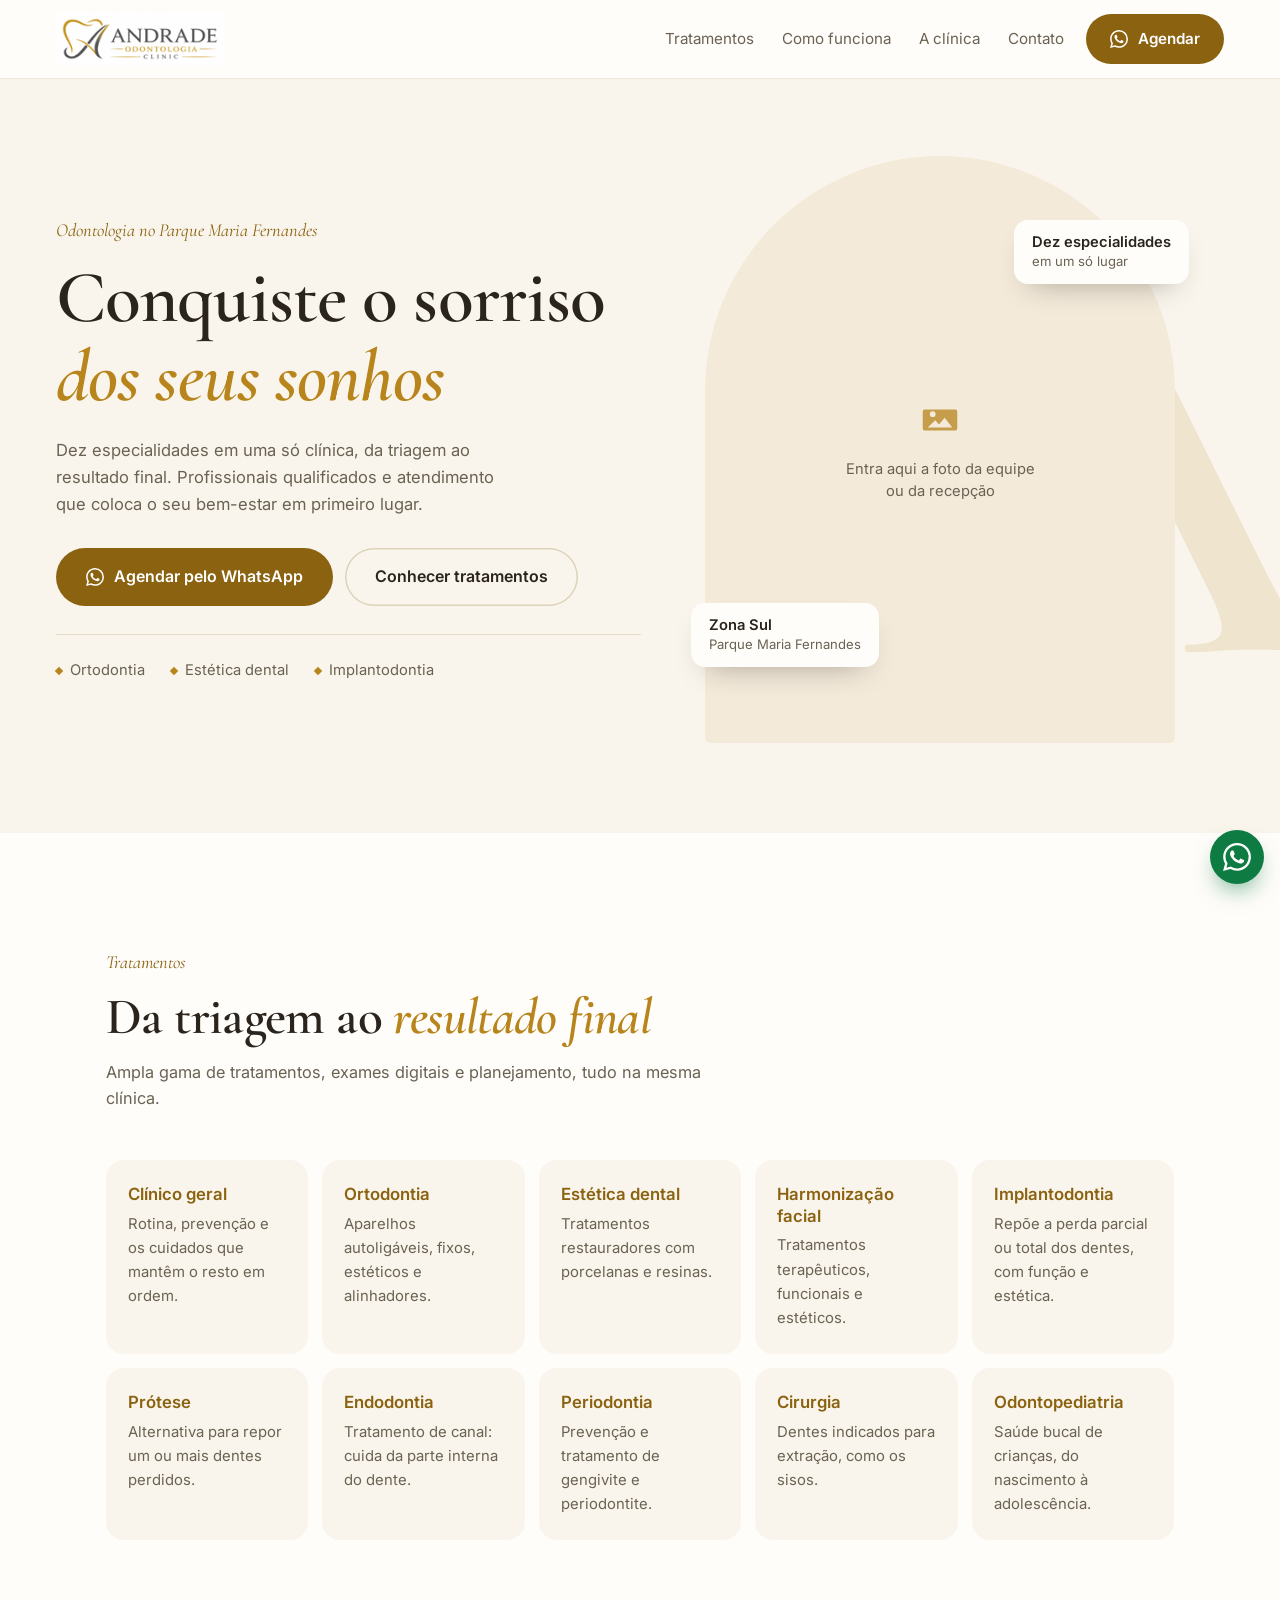
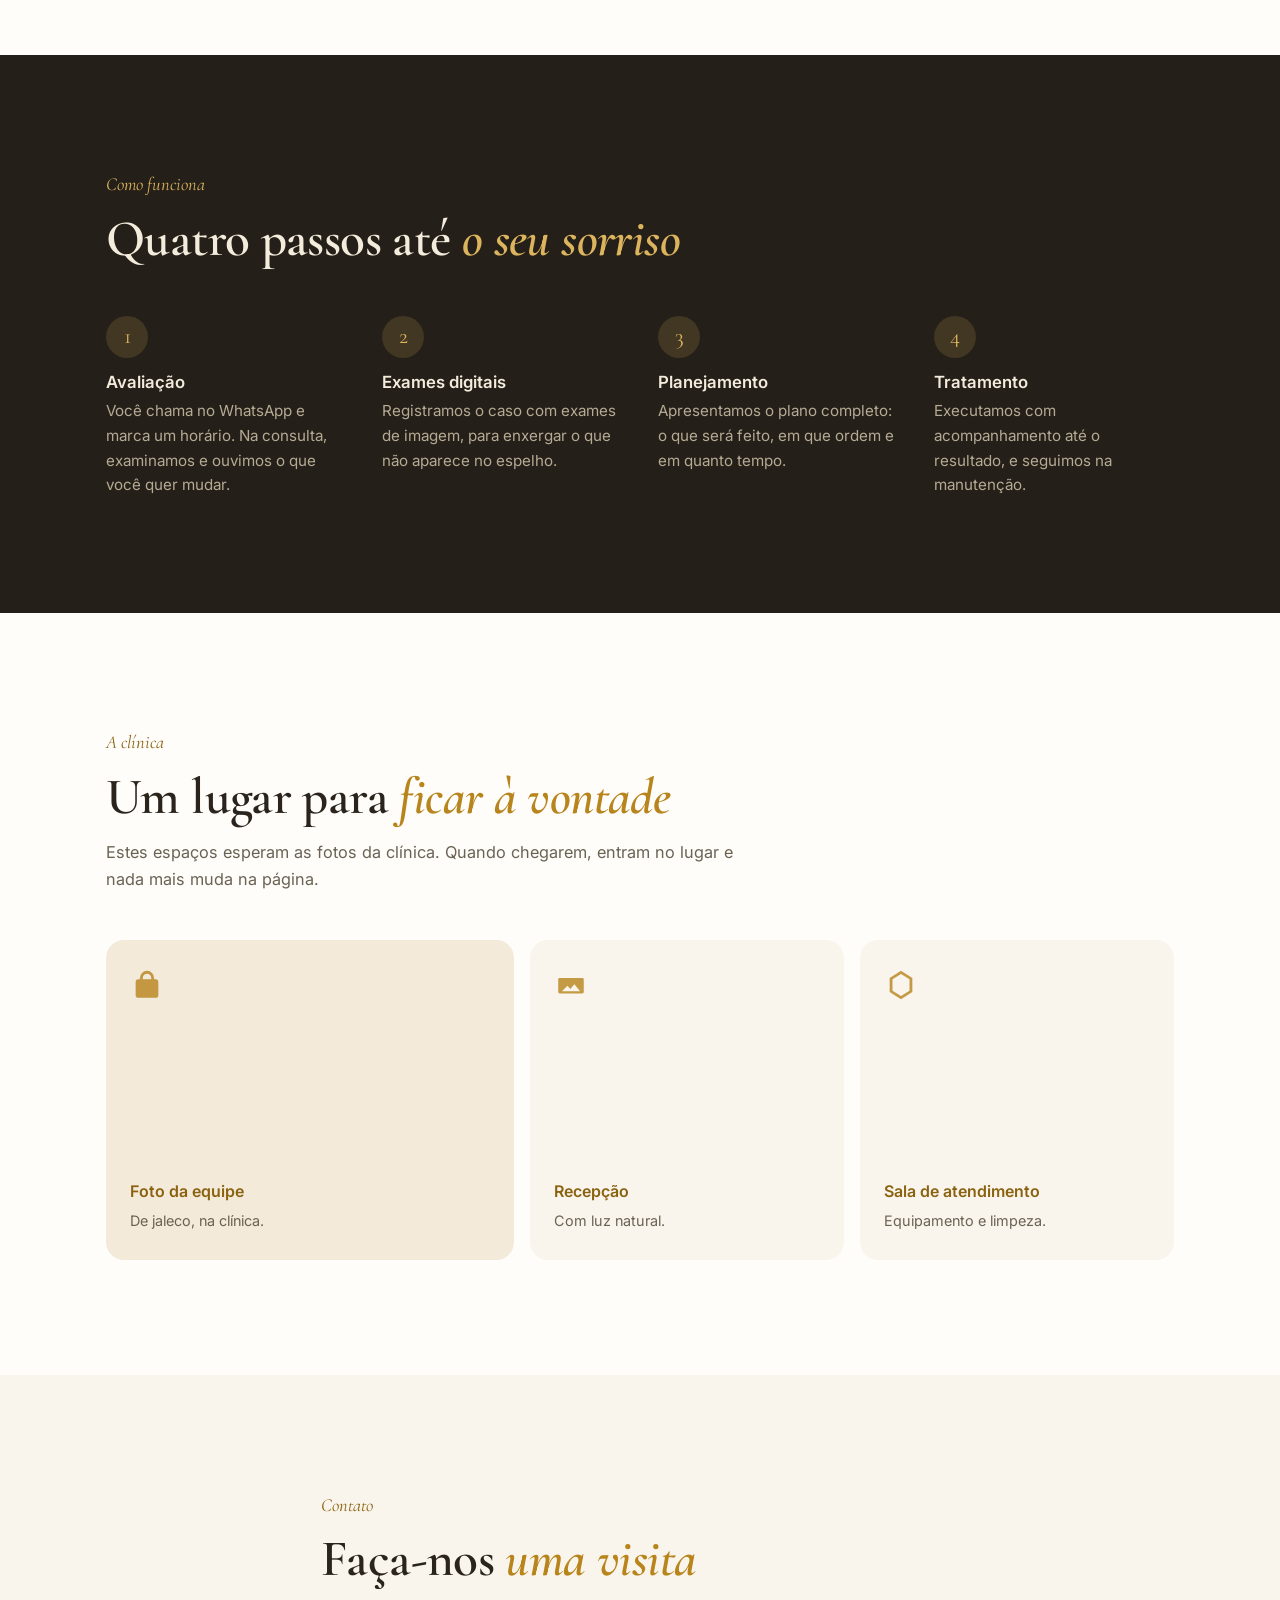
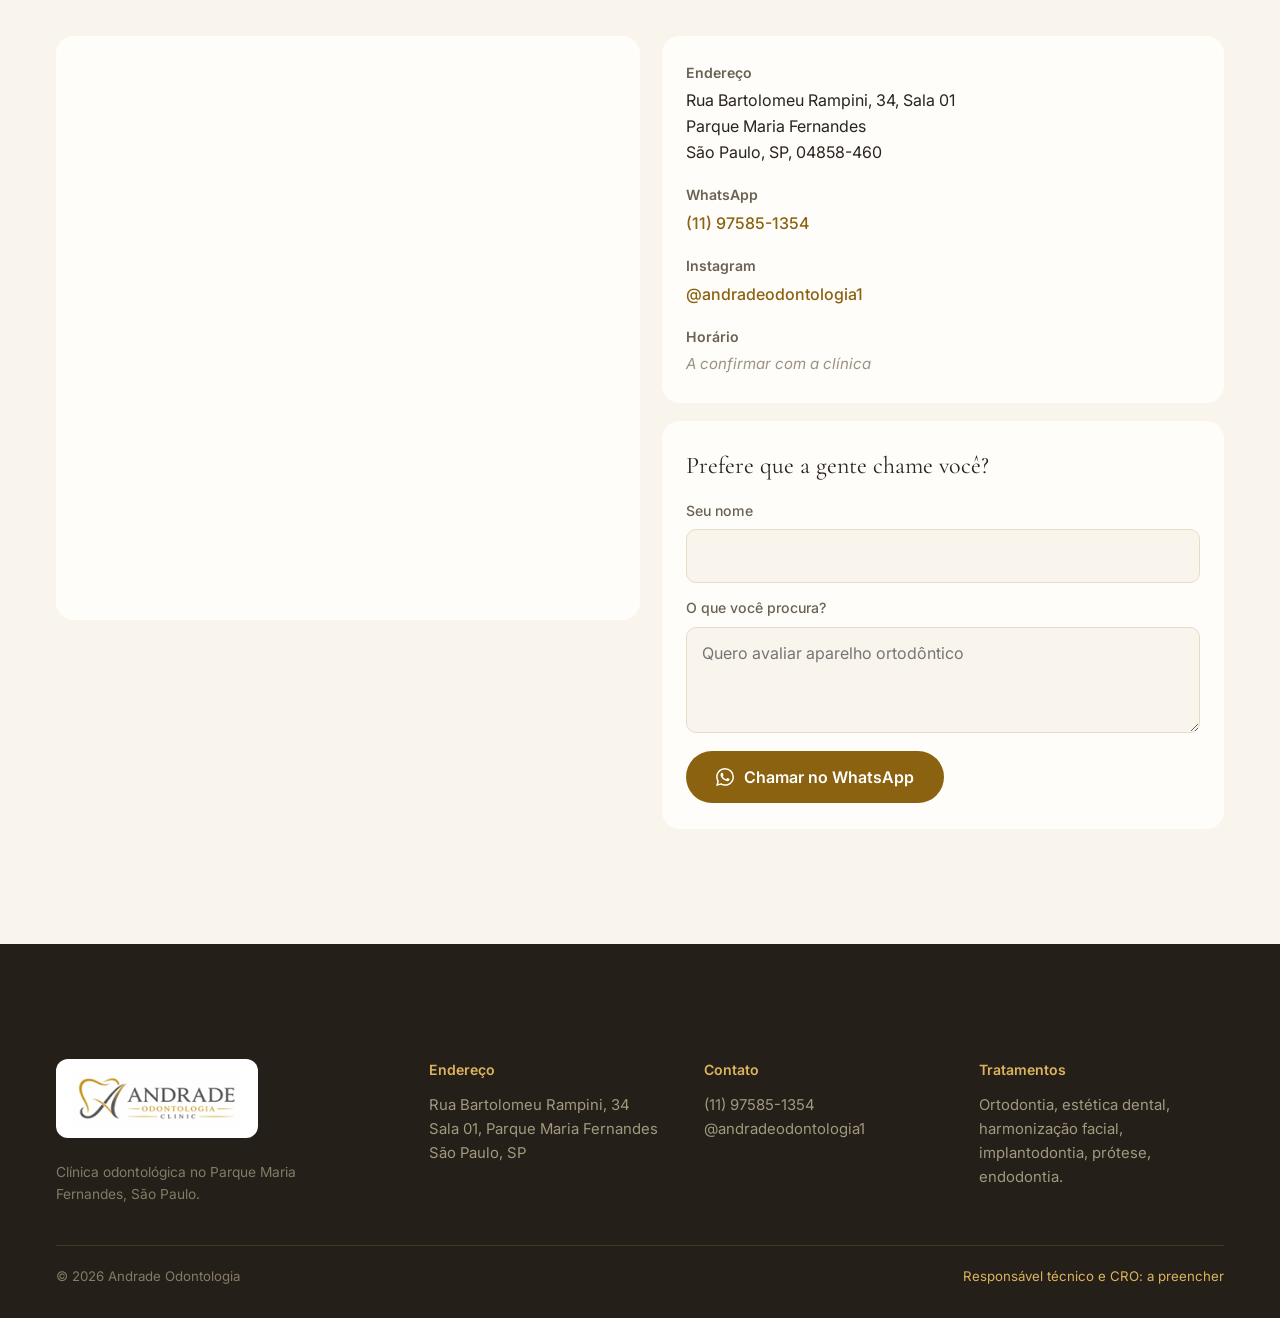
==== commit 12c2b450: "Volta à ideia original, refinada pelas referências do cliente Remove a arcada interativa e as imagen" ====
--- a/index.html
+++ b/index.html
@@ -4,7 +4,7 @@
 <meta charset="utf-8">
 <meta name="viewport" content="width=device-width, initial-scale=1, viewport-fit=cover">
 <title>Andrade Odontologia — Clínica odontológica em São Paulo</title>
-<meta name="description" content="Clínica odontológica no Parque Maria Fernandes, São Paulo. Dez especialidades, de ortodontia a harmonização facial. Agende pelo WhatsApp.">
+<meta name="description" content="Clínica odontológica no Parque Maria Fernandes, São Paulo. Ortodontia, estética dental, harmonização facial, implantodontia e mais. Agende pelo WhatsApp.">
 <link rel="canonical" href="https://devagenciaontrack-sys.github.io/andradeodontologia/">
 
 <meta property="og:type" content="website">
@@ -12,7 +12,7 @@
 <meta property="og:locale" content="pt_BR">
 <meta property="og:url" content="https://devagenciaontrack-sys.github.io/andradeodontologia/">
 <meta property="og:title" content="Andrade Odontologia — Clínica odontológica em São Paulo">
-<meta property="og:description" content="Dez especialidades em uma sala no Parque Maria Fernandes. Agende pelo WhatsApp.">
+<meta property="og:description" content="Dez especialidades em uma só clínica, no Parque Maria Fernandes. Agende pelo WhatsApp.">
 <meta property="og:image" content="https://devagenciaontrack-sys.github.io/andradeodontologia/assets/og-andrade.jpg">
 <meta property="og:image:width" content="1200">
 <meta property="og:image:height" content="630">
@@ -21,8 +21,8 @@
 <link rel="icon" href="assets/logo-andrade.png">
 <link rel="preconnect" href="https://fonts.googleapis.com">
 <link rel="preconnect" href="https://fonts.gstatic.com" crossorigin>
-<link rel="stylesheet" href="https://fonts.googleapis.com/css2?family=Playfair+Display:wght@500;600&family=Inter:wght@400;500;600&display=swap">
-<link rel="stylesheet" href="css/estilo.css?v=2">
+<link rel="stylesheet" href="https://fonts.googleapis.com/css2?family=Cormorant+Garamond:ital,wght@0,500;0,600;1,500;1,600&family=Inter:wght@400;500;600&display=swap">
+<link rel="stylesheet" href="css/estilo.css?v=3">
 
 <script type="application/ld+json">
 {
@@ -48,232 +48,163 @@
 
 <a class="pular" href="#conteudo">Pular para o conteúdo</a>
 
-<header class="topo">
+<header class="topo" id="topo">
   <a class="marca" href="#" aria-label="Andrade Odontologia">
     <img src="assets/logo-andrade.png" alt="Andrade Odontologia" width="168" height="54">
   </a>
 
   <nav class="navegacao" id="menu" aria-label="Principal">
-    <a href="#arcada">Tratamentos</a>
+    <a href="#tratamentos">Tratamentos</a>
     <a href="#caminho">Como funciona</a>
     <a href="#clinica">A clínica</a>
-    <a href="#visita">Onde estamos</a>
+    <a href="#visita">Contato</a>
+    <a class="pilula pilula-cheia so-menu" href="https://wa.me/5511975851354?text=Ol%C3%A1!%20Gostaria%20de%20agendar%20uma%20avalia%C3%A7%C3%A3o." target="_blank" rel="noopener">Agendar pelo WhatsApp</a>
   </nav>
 
-  <div class="acoes-topo">
-    <a class="acao acao-zap" href="https://wa.me/5511975851354?text=Ol%C3%A1!%20Gostaria%20de%20agendar%20uma%20avalia%C3%A7%C3%A3o." target="_blank" rel="noopener">
-      <svg viewBox="0 0 24 24" aria-hidden="true" focusable="false"><path d="M17.472 14.382c-.297-.149-1.758-.867-2.03-.967-.273-.099-.471-.148-.67.15-.197.297-.767.966-.94 1.164-.173.199-.347.223-.644.075-.297-.15-1.255-.463-2.39-1.475-.883-.788-1.48-1.761-1.653-2.059-.173-.297-.018-.458.13-.606.134-.133.298-.347.446-.52.149-.174.198-.298.298-.497.099-.198.05-.371-.025-.52-.075-.149-.669-1.612-.916-2.207-.242-.579-.487-.5-.669-.51-.173-.008-.371-.01-.57-.01-.198 0-.52.074-.792.372-.272.297-1.04 1.016-1.04 2.479 0 1.462 1.065 2.875 1.213 3.074.149.198 2.096 3.2 5.077 4.487.709.306 1.262.489 1.694.625.712.227 1.36.195 1.871.118.571-.085 1.758-.719 2.006-1.413.248-.694.248-1.289.173-1.413-.074-.124-.272-.198-.57-.347m-5.421 7.403h-.004a9.87 9.87 0 0 1-5.031-1.378l-.361-.214-3.741.982.998-3.648-.235-.374a9.86 9.86 0 0 1-1.51-5.26c.001-5.45 4.436-9.884 9.888-9.884 2.64 0 5.122 1.03 6.988 2.898a9.825 9.825 0 0 1 2.893 6.994c-.003 5.45-4.437 9.884-9.885 9.884m8.413-18.297A11.815 11.815 0 0 0 12.05 0C5.495 0 .16 5.335.157 11.892c0 2.096.547 4.142 1.588 5.945L.057 24l6.305-1.654a11.882 11.882 0 0 0 5.683 1.448h.005c6.554 0 11.89-5.335 11.893-11.893a11.821 11.821 0 0 0-3.48-8.413Z"/></svg>
+  <div class="topo-acoes">
+    <a class="pilula pilula-cheia so-largo" href="https://wa.me/5511975851354?text=Ol%C3%A1!%20Gostaria%20de%20agendar%20uma%20avalia%C3%A7%C3%A3o." target="_blank" rel="noopener">
+      <svg class="zap" viewBox="0 0 24 24" aria-hidden="true" focusable="false"><path d="M17.472 14.382c-.297-.149-1.758-.867-2.03-.967-.273-.099-.471-.148-.67.15-.197.297-.767.966-.94 1.164-.173.199-.347.223-.644.075-.297-.15-1.255-.463-2.39-1.475-.883-.788-1.48-1.761-1.653-2.059-.173-.297-.018-.458.13-.606.134-.133.298-.347.446-.52.149-.174.198-.298.298-.497.099-.198.05-.371-.025-.52-.075-.149-.669-1.612-.916-2.207-.242-.579-.487-.5-.669-.51-.173-.008-.371-.01-.57-.01-.198 0-.52.074-.792.372-.272.297-1.04 1.016-1.04 2.479 0 1.462 1.065 2.875 1.213 3.074.149.198 2.096 3.2 5.077 4.487.709.306 1.262.489 1.694.625.712.227 1.36.195 1.871.118.571-.085 1.758-.719 2.006-1.413.248-.694.248-1.289.173-1.413-.074-.124-.272-.198-.57-.347m-5.421 7.403h-.004a9.87 9.87 0 0 1-5.031-1.378l-.361-.214-3.741.982.998-3.648-.235-.374a9.86 9.86 0 0 1-1.51-5.26c.001-5.45 4.436-9.884 9.888-9.884 2.64 0 5.122 1.03 6.988 2.898a9.825 9.825 0 0 1 2.893 6.994c-.003 5.45-4.437 9.884-9.885 9.884m8.413-18.297A11.815 11.815 0 0 0 12.05 0C5.495 0 .16 5.335.157 11.892c0 2.096.547 4.142 1.588 5.945L.057 24l6.305-1.654a11.882 11.882 0 0 0 5.683 1.448h.005c6.554 0 11.89-5.335 11.893-11.893a11.821 11.821 0 0 0-3.48-8.413Z"/></svg>
       <span>Agendar</span>
     </a>
-    <button class="abrir-menu" id="abrir-menu" aria-label="Abrir menu" aria-expanded="false" aria-controls="menu">
+    <button class="abrir" id="abrir" aria-label="Abrir menu" aria-expanded="false" aria-controls="menu">
       <span></span><span></span><span></span>
     </button>
   </div>
 </header>
 
+<div class="veu" id="veu" hidden></div>
+
 <main id="conteudo">
 
-  <!-- ─────────── capa: o dente-A no balcão ─────────── -->
+  <!-- ─────────── capa ─────────── -->
   <section class="capa">
-    <div class="objeto">
-      <svg viewBox="0 0 300 376" role="img" aria-label="O dente que forma a letra A, símbolo da clínica">
-        <!-- coroa do dente em cima, duas raízes abrindo como as pernas
-             do A; a travessa é ouro e liga as raízes, deixando o
-             triângulo vazado que fecha a letra -->
-        <path class="dente-a" d="M150 20 C112 20 72 40 64 90 C59 122 63 154 70 184 L44 332 C41 349 63 355 70 341 L146 180 C148 175 152 175 154 180 L230 341 C237 355 259 349 256 332 L230 184 C237 154 241 122 236 90 C228 40 188 20 150 20 Z"/>
-        <rect class="travessa" x="103" y="262" width="94" height="15" rx="7.5"/>
-      </svg>
-    </div>
-
-    <h1 class="assinatura">
-      <span class="assinatura-nome">Andrade</span>
-      <span class="assinatura-sobre">odontologia</span>
-    </h1>
-
-    <p class="verso">Dez especialidades em uma sala no Parque Maria Fernandes.</p>
-
-    <div class="fileira">
-      <span>Rua Bartolomeu Rampini, 34</span>
-      <a class="acao acao-ouro" href="https://wa.me/5511975851354?text=Ol%C3%A1!%20Gostaria%20de%20agendar%20uma%20avalia%C3%A7%C3%A3o." target="_blank" rel="noopener">
-        <svg viewBox="0 0 24 24" aria-hidden="true" focusable="false"><path d="M17.472 14.382c-.297-.149-1.758-.867-2.03-.967-.273-.099-.471-.148-.67.15-.197.297-.767.966-.94 1.164-.173.199-.347.223-.644.075-.297-.15-1.255-.463-2.39-1.475-.883-.788-1.48-1.761-1.653-2.059-.173-.297-.018-.458.13-.606.134-.133.298-.347.446-.52.149-.174.198-.298.298-.497.099-.198.05-.371-.025-.52-.075-.149-.669-1.612-.916-2.207-.242-.579-.487-.5-.669-.51-.173-.008-.371-.01-.57-.01-.198 0-.52.074-.792.372-.272.297-1.04 1.016-1.04 2.479 0 1.462 1.065 2.875 1.213 3.074.149.198 2.096 3.2 5.077 4.487.709.306 1.262.489 1.694.625.712.227 1.36.195 1.871.118.571-.085 1.758-.719 2.006-1.413.248-.694.248-1.289.173-1.413-.074-.124-.272-.198-.57-.347m-5.421 7.403h-.004a9.87 9.87 0 0 1-5.031-1.378l-.361-.214-3.741.982.998-3.648-.235-.374a9.86 9.86 0 0 1-1.51-5.26c.001-5.45 4.436-9.884 9.888-9.884 2.64 0 5.122 1.03 6.988 2.898a9.825 9.825 0 0 1 2.893 6.994c-.003 5.45-4.437 9.884-9.885 9.884m8.413-18.297A11.815 11.815 0 0 0 12.05 0C5.495 0 .16 5.335.157 11.892c0 2.096.547 4.142 1.588 5.945L.057 24l6.305-1.654a11.882 11.882 0 0 0 5.683 1.448h.005c6.554 0 11.89-5.335 11.893-11.893a11.821 11.821 0 0 0-3.48-8.413Z"/></svg>
-        <span>Agendar pelo WhatsApp</span>
-      </a>
-      <span>Atendimento com hora marcada</span>
-    </div>
-  </section>
-
-  <!-- ─────────── a arcada: o seletor ─────────── -->
-  <section class="secao campo-osso" id="arcada">
-    <div class="arcada-cabeca">
-      <h2>Onde incomoda, o que resolve</h2>
-      <p class="texto">O símbolo da clínica é um dente que forma a letra A. Ele vem daqui. Toque uma região da arcada e veja quais das dez especialidades respondem por ela.</p>
-    </div>
-
-    <div class="arcada-area">
-      <div class="arcada-desenho">
-        <svg class="arcada" viewBox="0 0 700 380" role="img"
-     aria-label="Arcada dentária: escolha uma região para ver os tratamentos">
-  <g class="gengiva" data-zona="gengiva">
-    <polygon points="24,80 24.7,96.35 26.79,112.63 30.26,128.77 35.11,144.7 41.3,160.36 48.82,175.67 57.62,190.57 67.68,205 78.94,218.89 91.37,232.19 104.9,244.84 119.48,256.78 135.05,267.96 151.54,278.34 168.88,287.87 187,296.51 205.81,304.22 225.25,310.97 245.21,316.73 265.62,321.48 286.4,325.2 307.45,327.86 328.68,329.46 350,330 371.32,329.46 392.55,327.86 413.6,325.2 434.38,321.48 454.79,316.73 474.75,310.97 494.19,304.22 513,296.51 531.12,287.87 548.46,278.34 564.95,267.96 580.52,256.78 595.1,244.84 608.63,232.19 621.06,218.89 632.32,205 642.38,190.57 651.18,175.67 658.7,160.36 664.89,144.7 669.74,128.77 673.21,112.63 675.3,96.35 676,80 712,80 711.22,98.44 708.9,116.81 705.04,135.02 699.67,152.99 692.79,170.65 684.44,187.92 674.67,204.73 663.5,221 650.99,236.67 637.19,251.67 622.17,265.94 605.97,279.4 588.68,292.02 570.37,303.73 551.12,314.47 531,324.22 510.11,332.92 488.53,340.53 466.36,347.03 443.69,352.39 420.62,356.58 397.25,359.59 373.68,361.4 350,362 326.32,361.4 302.75,359.59 279.38,356.58 256.31,352.39 233.64,347.03 211.47,340.53 189.89,332.92 169,324.22 148.88,314.47 129.63,303.73 111.32,292.02 94.03,279.4 77.83,265.94 62.81,251.67 49.01,236.67 36.5,221 25.33,204.73 15.56,187.92 7.21,170.65 0.33,152.99 -5.04,135.02 -8.9,116.81 -11.22,98.44 -12,80"/>
-  </g>
-  <g class="dentes">
-    <g class="dente" data-zona="fundo" data-i="0" transform="translate(51.44 102.54) rotate(84.38)"><rect x="-25" y="-23" width="50" height="46" rx="17.48"/></g>
-    <g class="dente" data-zona="fundo" data-i="1" transform="translate(62.92 146.77) rotate(73.13)"><rect x="-24.5" y="-22.5" width="49" height="45" rx="17.1"/></g>
-    <g class="dente" data-zona="fundo" data-i="2" transform="translate(85.42 188.42) rotate(61.88)"><rect x="-23.5" y="-22" width="47" height="44" rx="16.72"/></g>
-    <g class="dente" data-zona="fundo" data-i="3" transform="translate(118.1 225.91) rotate(50.63)"><rect x="-21" y="-21" width="42" height="42" rx="15.96"/></g>
-    <g class="dente" data-zona="fundo" data-i="4" transform="translate(159.68 257.79) rotate(39.38)"><rect x="-19.5" y="-21" width="39" height="42" rx="14.82"/></g>
-    <g class="dente" data-zona="frente" data-i="5" transform="translate(208.58 282.84) rotate(28.13)"><rect x="-17.5" y="-22" width="35" height="44" rx="13.3"/></g>
-    <g class="dente" data-zona="frente" data-i="6" transform="translate(262.91 300.1) rotate(16.88)"><rect x="-15" y="-25" width="30" height="50" rx="11.4"/></g>
-    <g class="dente" data-zona="frente" data-i="7" transform="translate(320.59 308.89) rotate(5.63)"><rect x="-14" y="-26" width="28" height="52" rx="10.64"/></g>
-    <g class="dente" data-zona="frente" data-i="8" transform="translate(379.41 308.89) rotate(-5.62)"><rect x="-14" y="-26" width="28" height="52" rx="10.64"/></g>
-    <g class="dente" data-zona="frente" data-i="9" transform="translate(437.09 300.1) rotate(-16.87)"><rect x="-15" y="-25" width="30" height="50" rx="11.4"/></g>
-    <g class="dente" data-zona="frente" data-i="10" transform="translate(491.42 282.84) rotate(-28.13)"><rect x="-17.5" y="-22" width="35" height="44" rx="13.3"/></g>
-    <g class="dente" data-zona="fundo" data-i="11" transform="translate(540.32 257.79) rotate(-39.37)"><rect x="-19.5" y="-21" width="39" height="42" rx="14.82"/></g>
-    <g class="dente" data-zona="fundo" data-i="12" transform="translate(581.9 225.91) rotate(-50.63)"><rect x="-21" y="-21" width="42" height="42" rx="15.96"/></g>
-    <g class="dente" data-zona="fundo" data-i="13" transform="translate(614.58 188.42) rotate(-61.87)"><rect x="-23.5" y="-22" width="47" height="44" rx="16.72"/></g>
-    <g class="dente" data-zona="fundo" data-i="14" transform="translate(637.08 146.77) rotate(-73.12)"><rect x="-24.5" y="-22.5" width="49" height="45" rx="17.1"/></g>
-    <g class="dente" data-zona="fundo" data-i="15" transform="translate(648.56 102.54) rotate(-84.37)"><rect x="-25" y="-23" width="50" height="46" rx="17.48"/></g>
-  </g>
-</svg>
-        <p class="arcada-dica" id="arcada-dica">Região selecionada: a arcada inteira</p>
-      </div>
-
-      <div class="arcada-lado">
-        <div class="zonas" role="group" aria-label="Regiões da boca">
-          <button type="button" data-alvo="toda" class="zona-ativa">Arcada inteira</button>
-          <button type="button" data-alvo="frente">Dentes da frente</button>
-          <button type="button" data-alvo="fundo">Dentes do fundo</button>
-          <button type="button" data-alvo="gengiva">Gengiva</button>
-          <button type="button" data-alvo="falta">Falta um dente</button>
-          <button type="button" data-alvo="crianca">Crianças</button>
-          <button type="button" data-alvo="rosto">Rosto</button>
-        </div>
-
-        <div class="tratamentos" id="tratamentos" aria-live="polite">
-          <article data-zonas="toda">
-            <h3>Clínico geral</h3>
-            <p>Consultas de rotina, prevenção e os cuidados do dia a dia que mantêm o resto em ordem.</p>
-          </article>
-          <article data-zonas="toda frente">
-            <h3>Ortodontia</h3>
-            <p>Tratamentos completos, como aparelhos autoligáveis, fixos, estéticos e alinhadores.</p>
-          </article>
-          <article data-zonas="frente">
-            <h3>Estética dental</h3>
-            <p>Tratamentos restauradores com porcelanas e resinas.</p>
-          </article>
-          <article data-zonas="rosto">
-            <h3>Harmonização facial</h3>
-            <p>Tratamentos terapêuticos, funcionais e estéticos.</p>
-          </article>
-          <article data-zonas="falta">
-            <h3>Implantodontia</h3>
-            <p>Reponha a perda parcial ou total dos dentes, restituindo função, estética e saúde do seu sorriso.</p>
-          </article>
-          <article data-zonas="falta">
-            <h3>Prótese</h3>
-            <p>Uma ótima alternativa para quem deseja repor um ou mais dentes que foram perdidos.</p>
-          </article>
-          <article data-zonas="fundo">
-            <h3>Endodontia</h3>
-            <p>Ou tratamento de canal: a especialidade que cuida da parte interna do dente.</p>
-          </article>
-          <article data-zonas="gengiva">
-            <h3>Periodontia</h3>
-            <p>Prevenção da saúde bucal e tratamento de doenças gengivais, como gengivite e periodontite.</p>
-          </article>
-          <article data-zonas="fundo">
-            <h3>Cirurgia</h3>
-            <p>Diagnóstico, tratamento e acompanhamento de dentes indicados para extração, como os sisos.</p>
-          </article>
-          <article data-zonas="crianca">
-            <h3>Odontopediatria</h3>
-            <p>Cuida da saúde bucal de crianças, desde o nascimento até a adolescência.</p>
-          </article>
-        </div>
-
-        <a class="acao acao-ouro" href="https://wa.me/5511975851354?text=Ol%C3%A1!%20Gostaria%20de%20agendar%20uma%20avalia%C3%A7%C3%A3o." target="_blank" rel="noopener">
-          <svg viewBox="0 0 24 24" aria-hidden="true" focusable="false"><path d="M17.472 14.382c-.297-.149-1.758-.867-2.03-.967-.273-.099-.471-.148-.67.15-.197.297-.767.966-.94 1.164-.173.199-.347.223-.644.075-.297-.15-1.255-.463-2.39-1.475-.883-.788-1.48-1.761-1.653-2.059-.173-.297-.018-.458.13-.606.134-.133.298-.347.446-.52.149-.174.198-.298.298-.497.099-.198.05-.371-.025-.52-.075-.149-.669-1.612-.916-2.207-.242-.579-.487-.5-.669-.51-.173-.008-.371-.01-.57-.01-.198 0-.52.074-.792.372-.272.297-1.04 1.016-1.04 2.479 0 1.462 1.065 2.875 1.213 3.074.149.198 2.096 3.2 5.077 4.487.709.306 1.262.489 1.694.625.712.227 1.36.195 1.871.118.571-.085 1.758-.719 2.006-1.413.248-.694.248-1.289.173-1.413-.074-.124-.272-.198-.57-.347m-5.421 7.403h-.004a9.87 9.87 0 0 1-5.031-1.378l-.361-.214-3.741.982.998-3.648-.235-.374a9.86 9.86 0 0 1-1.51-5.26c.001-5.45 4.436-9.884 9.888-9.884 2.64 0 5.122 1.03 6.988 2.898a9.825 9.825 0 0 1 2.893 6.994c-.003 5.45-4.437 9.884-9.885 9.884m8.413-18.297A11.815 11.815 0 0 0 12.05 0C5.495 0 .16 5.335.157 11.892c0 2.096.547 4.142 1.588 5.945L.057 24l6.305-1.654a11.882 11.882 0 0 0 5.683 1.448h.005c6.554 0 11.89-5.335 11.893-11.893a11.821 11.821 0 0 0-3.48-8.413Z"/></svg>
-          <span>Falar sobre esse caso</span>
+    <span class="aguada" aria-hidden="true">A</span>
+
+    <div class="capa-txt">
+      <p class="olho">Odontologia no Parque Maria Fernandes</p>
+      <h1>Conquiste o sorriso <em>dos seus sonhos</em></h1>
+      <p class="chamada">Dez especialidades em uma só clínica, da triagem ao resultado final. Profissionais qualificados e atendimento que coloca o seu bem-estar em primeiro lugar.</p>
+
+      <div class="botoes">
+        <a class="pilula pilula-cheia pilula-g" href="https://wa.me/5511975851354?text=Ol%C3%A1!%20Gostaria%20de%20agendar%20uma%20avalia%C3%A7%C3%A3o." target="_blank" rel="noopener">
+          <svg class="zap" viewBox="0 0 24 24" aria-hidden="true" focusable="false"><path d="M17.472 14.382c-.297-.149-1.758-.867-2.03-.967-.273-.099-.471-.148-.67.15-.197.297-.767.966-.94 1.164-.173.199-.347.223-.644.075-.297-.15-1.255-.463-2.39-1.475-.883-.788-1.48-1.761-1.653-2.059-.173-.297-.018-.458.13-.606.134-.133.298-.347.446-.52.149-.174.198-.298.298-.497.099-.198.05-.371-.025-.52-.075-.149-.669-1.612-.916-2.207-.242-.579-.487-.5-.669-.51-.173-.008-.371-.01-.57-.01-.198 0-.52.074-.792.372-.272.297-1.04 1.016-1.04 2.479 0 1.462 1.065 2.875 1.213 3.074.149.198 2.096 3.2 5.077 4.487.709.306 1.262.489 1.694.625.712.227 1.36.195 1.871.118.571-.085 1.758-.719 2.006-1.413.248-.694.248-1.289.173-1.413-.074-.124-.272-.198-.57-.347m-5.421 7.403h-.004a9.87 9.87 0 0 1-5.031-1.378l-.361-.214-3.741.982.998-3.648-.235-.374a9.86 9.86 0 0 1-1.51-5.26c.001-5.45 4.436-9.884 9.888-9.884 2.64 0 5.122 1.03 6.988 2.898a9.825 9.825 0 0 1 2.893 6.994c-.003 5.45-4.437 9.884-9.885 9.884m8.413-18.297A11.815 11.815 0 0 0 12.05 0C5.495 0 .16 5.335.157 11.892c0 2.096.547 4.142 1.588 5.945L.057 24l6.305-1.654a11.882 11.882 0 0 0 5.683 1.448h.005c6.554 0 11.89-5.335 11.893-11.893a11.821 11.821 0 0 0-3.48-8.413Z"/></svg>
+          <span>Agendar pelo WhatsApp</span>
         </a>
-      </div>
-    </div>
+        <a class="pilula pilula-vazia pilula-g" href="#tratamentos">Conhecer tratamentos</a>
+      </div>
+
+      <ul class="marcas">
+        <li>Ortodontia</li>
+        <li>Estética dental</li>
+        <li>Implantodontia</li>
+      </ul>
+    </div>
+
+    <div class="capa-arco">
+      <figure class="arco">
+        <svg class="arco-icone" viewBox="0 0 24 24" aria-hidden="true"><path d="M4 7h16a1 1 0 0 1 1 1v9a1 1 0 0 1-1 1H4a1 1 0 0 1-1-1V8a1 1 0 0 1 1-1m1.6 9.4h12.8l-4-5-2.9 3.5-2-2.3zM8.2 11a1.5 1.5 0 1 0 0-3 1.5 1.5 0 0 0 0 3"/></svg>
+        <figcaption>Entra aqui a foto da equipe ou da recepção</figcaption>
+      </figure>
+      <p class="etiqueta etiqueta-a"><strong>Dez especialidades</strong>em um só lugar</p>
+      <p class="etiqueta etiqueta-b"><strong>Zona Sul</strong>Parque Maria Fernandes</p>
+    </div>
+  </section>
+
+  <!-- ─────────── tratamentos ─────────── -->
+  <section class="secao" id="tratamentos">
+    <div class="cabeca">
+      <p class="olho">Tratamentos</p>
+      <h2>Da triagem ao <em>resultado final</em></h2>
+      <p class="apoio">Ampla gama de tratamentos, exames digitais e planejamento, tudo na mesma clínica.</p>
+    </div>
+
+    <ul class="lista-trat">
+      <li><h3>Clínico geral</h3><p>Rotina, prevenção e os cuidados que mantêm o resto em ordem.</p></li>
+      <li><h3>Ortodontia</h3><p>Aparelhos autoligáveis, fixos, estéticos e alinhadores.</p></li>
+      <li><h3>Estética dental</h3><p>Tratamentos restauradores com porcelanas e resinas.</p></li>
+      <li><h3>Harmonização facial</h3><p>Tratamentos terapêuticos, funcionais e estéticos.</p></li>
+      <li><h3>Implantodontia</h3><p>Repõe a perda parcial ou total dos dentes, com função e estética.</p></li>
+      <li><h3>Prótese</h3><p>Alternativa para repor um ou mais dentes perdidos.</p></li>
+      <li><h3>Endodontia</h3><p>Tratamento de canal: cuida da parte interna do dente.</p></li>
+      <li><h3>Periodontia</h3><p>Prevenção e tratamento de gengivite e periodontite.</p></li>
+      <li><h3>Cirurgia</h3><p>Dentes indicados para extração, como os sisos.</p></li>
+      <li><h3>Odontopediatria</h3><p>Saúde bucal de crianças, do nascimento à adolescência.</p></li>
+    </ul>
   </section>
 
   <!-- ─────────── como funciona ─────────── -->
-  <section class="secao caminho" id="caminho">
-    <figure class="arquivo">
-      <img src="assets/dentistry-under-medical-building-theater.jpg"
-           width="1920" height="2459" loading="lazy" decoding="async"
-           alt="Sala de atendimento odontológico em 1927, com fileiras de cadeiras, pacientes e dentistas de jaleco branco.">
-      <figcaption>Clínica-escola de odontologia, 1927. Arquivo da Universidade de Alberta, domínio público.</figcaption>
-    </figure>
-
-    <div class="caminho-texto">
-      <h2>Quatro passos até o seu sorriso</h2>
+  <section class="faixa" id="caminho">
+    <div class="faixa-interna">
+      <div class="cabeca cabeca-clara">
+        <p class="olho olho-claro">Como funciona</p>
+        <h2>Quatro passos até <em>o seu sorriso</em></h2>
+      </div>
+
       <ol class="passos">
-        <li><div><h3>Avaliação</h3><p>Você chama no WhatsApp e marca um horário. Na consulta, examinamos e ouvimos o que você quer mudar.</p></div></li>
-        <li><div><h3>Exames digitais</h3><p>Registramos o caso com exames de imagem, para enxergar o que não aparece no espelho.</p></div></li>
-        <li><div><h3>Planejamento</h3><p>Apresentamos o plano completo: o que será feito, em que ordem e em quanto tempo.</p></div></li>
-        <li><div><h3>Tratamento</h3><p>Executamos o plano com acompanhamento até o resultado, e seguimos na manutenção.</p></div></li>
+        <li>
+          <span class="passo-n">1</span>
+          <div>
+            <h3>Avaliação</h3>
+            <p>Você chama no WhatsApp e marca um horário. Na consulta, examinamos e ouvimos o que você quer mudar.</p>
+          </div>
+        </li>
+        <li>
+          <span class="passo-n">2</span>
+          <div>
+            <h3>Exames digitais</h3>
+            <p>Registramos o caso com exames de imagem, para enxergar o que não aparece no espelho.</p>
+          </div>
+        </li>
+        <li>
+          <span class="passo-n">3</span>
+          <div>
+            <h3>Planejamento</h3>
+            <p>Apresentamos o plano completo: o que será feito, em que ordem e em quanto tempo.</p>
+          </div>
+        </li>
+        <li>
+          <span class="passo-n">4</span>
+          <div>
+            <h3>Tratamento</h3>
+            <p>Executamos com acompanhamento até o resultado, e seguimos na manutenção.</p>
+          </div>
+        </li>
       </ol>
     </div>
-  </section>
-
-  <!-- ─────────── prancha: os objetos do ofício ─────────── -->
-  <section class="prancha">
-    <figure>
-      <img src="assets/teeth-dentistry-endodontology-teeth-dental-x-rays.jpg"
-           width="1920" height="1276" loading="lazy" decoding="async"
-           alt="Radiografias de dentes com canais tratados, vistas em negativo.">
-      <figcaption>Radiografia. O que o espelho não mostra.<br><small>Vyacheslav Argenberg, CC BY 4.0, via Wikimedia Commons. Imagem de arquivo, não é de paciente da clínica.</small></figcaption>
-    </figure>
-    <figure>
-      <img src="assets/warwick-james-dental-elevators.jpg"
-           width="1339" height="687" loading="lazy" decoding="async"
-           alt="Três elevadores dentários Warwick James dispostos lado a lado.">
-      <figcaption>Elevadores. Instrumentos de cirurgia.<br><small>Sadandy, CC BY-SA 4.0, via Wikimedia Commons.</small></figcaption>
-    </figure>
-    <figure>
-      <img src="assets/dental-explorer-11-12.jpg"
-           width="1920" height="1440" loading="lazy" decoding="async"
-           alt="Sonda exploradora odontológica número 11-12, sobre fundo claro.">
-      <figcaption>Sonda exploradora. Onde começa o diagnóstico.<br><small>Toothscraper, CC BY-SA 4.0, via Wikimedia Commons.</small></figcaption>
-    </figure>
-  </section>
-
-  <!-- ─────────── campo de cor: a promessa ─────────── -->
-  <section class="campo-ouro">
-    <p class="campo-nota">Profissionais qualificados, estrutura preparada e atendimento que coloca o seu bem-estar em primeiro lugar.</p>
-    <p class="campo-frase">Tudo na<br>mesma sala</p>
   </section>
 
   <!-- ─────────── a clínica ─────────── -->
   <section class="secao" id="clinica">
-    <h2>Um lugar para ficar à vontade</h2>
-    <p class="texto texto-largo">Estes espaços esperam as fotos da clínica. Quando chegarem, entram no lugar e nada mais muda na página.</p>
+    <div class="cabeca">
+      <p class="olho">A clínica</p>
+      <h2>Um lugar para <em>ficar à vontade</em></h2>
+      <p class="apoio">Estes espaços esperam as fotos da clínica. Quando chegarem, entram no lugar e nada mais muda na página.</p>
+    </div>
 
     <div class="galeria">
-      <figure class="vaga vaga-grande">
-        <span>Foto da equipe</span>
-        <p>De jaleco, na clínica. O rosto de quem atende convence mais que qualquer texto.</p>
+      <figure class="vaga vaga-g">
+        <svg viewBox="0 0 24 24" aria-hidden="true"><path d="M12 2a5 5 0 0 1 5 5v1h1a2 2 0 0 1 2 2v9a2 2 0 0 1-2 2H6a2 2 0 0 1-2-2v-9a2 2 0 0 1 2-2h1V7a5 5 0 0 1 5-5m0 2a3 3 0 0 0-3 3v1h6V7a3 3 0 0 0-3-3"/></svg>
+        <figcaption><strong>Foto da equipe</strong>De jaleco, na clínica.</figcaption>
       </figure>
       <figure class="vaga">
-        <span>Recepção</span>
-        <p>Horizontal, com luz natural.</p>
+        <svg viewBox="0 0 24 24" aria-hidden="true"><path d="M4 7h16a1 1 0 0 1 1 1v9a1 1 0 0 1-1 1H4a1 1 0 0 1-1-1V8a1 1 0 0 1 1-1m1.6 9.4h12.8l-4-5-2.9 3.5-2-2.3z"/></svg>
+        <figcaption><strong>Recepção</strong>Com luz natural.</figcaption>
       </figure>
       <figure class="vaga">
-        <span>Sala de atendimento</span>
-        <p>Mostra equipamento e limpeza.</p>
-      </figure>
-    </div>
-  </section>
-
-  <!-- ─────────── visita ─────────── -->
-  <section class="secao campo-osso" id="visita">
-    <h2>Faça-nos uma visita</h2>
-
-    <div class="visita-area">
+        <svg viewBox="0 0 24 24" aria-hidden="true"><path d="M12 2 4 7v10l8 5 8-5V7zm0 2.3L18 8v8l-6 3.7L6 16V8z"/></svg>
+        <figcaption><strong>Sala de atendimento</strong>Equipamento e limpeza.</figcaption>
+      </figure>
+    </div>
+  </section>
+
+  <!-- ─────────── contato ─────────── -->
+  <section class="secao secao-creme" id="visita">
+    <div class="cabeca">
+      <p class="olho">Contato</p>
+      <h2>Faça-nos <em>uma visita</em></h2>
+    </div>
+
+    <div class="visita">
       <div class="mapa">
         <iframe
           title="Mapa: Rua Bartolomeu Rampini, 34, Parque Maria Fernandes, São Paulo"
@@ -303,8 +234,8 @@
             <span>O que você procura?</span>
             <textarea name="mensagem" rows="3" required placeholder="Quero avaliar aparelho ortodôntico"></textarea>
           </label>
-          <button class="acao acao-ouro" type="submit">
-            <svg viewBox="0 0 24 24" aria-hidden="true" focusable="false"><path d="M17.472 14.382c-.297-.149-1.758-.867-2.03-.967-.273-.099-.471-.148-.67.15-.197.297-.767.966-.94 1.164-.173.199-.347.223-.644.075-.297-.15-1.255-.463-2.39-1.475-.883-.788-1.48-1.761-1.653-2.059-.173-.297-.018-.458.13-.606.134-.133.298-.347.446-.52.149-.174.198-.298.298-.497.099-.198.05-.371-.025-.52-.075-.149-.669-1.612-.916-2.207-.242-.579-.487-.5-.669-.51-.173-.008-.371-.01-.57-.01-.198 0-.52.074-.792.372-.272.297-1.04 1.016-1.04 2.479 0 1.462 1.065 2.875 1.213 3.074.149.198 2.096 3.2 5.077 4.487.709.306 1.262.489 1.694.625.712.227 1.36.195 1.871.118.571-.085 1.758-.719 2.006-1.413.248-.694.248-1.289.173-1.413-.074-.124-.272-.198-.57-.347m-5.421 7.403h-.004a9.87 9.87 0 0 1-5.031-1.378l-.361-.214-3.741.982.998-3.648-.235-.374a9.86 9.86 0 0 1-1.51-5.26c.001-5.45 4.436-9.884 9.888-9.884 2.64 0 5.122 1.03 6.988 2.898a9.825 9.825 0 0 1 2.893 6.994c-.003 5.45-4.437 9.884-9.885 9.884m8.413-18.297A11.815 11.815 0 0 0 12.05 0C5.495 0 .16 5.335.157 11.892c0 2.096.547 4.142 1.588 5.945L.057 24l6.305-1.654a11.882 11.882 0 0 0 5.683 1.448h.005c6.554 0 11.89-5.335 11.893-11.893a11.821 11.821 0 0 0-3.48-8.413Z"/></svg>
+          <button class="pilula pilula-cheia pilula-g" type="submit">
+            <svg class="zap" viewBox="0 0 24 24" aria-hidden="true" focusable="false"><path d="M17.472 14.382c-.297-.149-1.758-.867-2.03-.967-.273-.099-.471-.148-.67.15-.197.297-.767.966-.94 1.164-.173.199-.347.223-.644.075-.297-.15-1.255-.463-2.39-1.475-.883-.788-1.48-1.761-1.653-2.059-.173-.297-.018-.458.13-.606.134-.133.298-.347.446-.52.149-.174.198-.298.298-.497.099-.198.05-.371-.025-.52-.075-.149-.669-1.612-.916-2.207-.242-.579-.487-.5-.669-.51-.173-.008-.371-.01-.57-.01-.198 0-.52.074-.792.372-.272.297-1.04 1.016-1.04 2.479 0 1.462 1.065 2.875 1.213 3.074.149.198 2.096 3.2 5.077 4.487.709.306 1.262.489 1.694.625.712.227 1.36.195 1.871.118.571-.085 1.758-.719 2.006-1.413.248-.694.248-1.289.173-1.413-.074-.124-.272-.198-.57-.347m-5.421 7.403h-.004a9.87 9.87 0 0 1-5.031-1.378l-.361-.214-3.741.982.998-3.648-.235-.374a9.86 9.86 0 0 1-1.51-5.26c.001-5.45 4.436-9.884 9.888-9.884 2.64 0 5.122 1.03 6.988 2.898a9.825 9.825 0 0 1 2.893 6.994c-.003 5.45-4.437 9.884-9.885 9.884m8.413-18.297A11.815 11.815 0 0 0 12.05 0C5.495 0 .16 5.335.157 11.892c0 2.096.547 4.142 1.588 5.945L.057 24l6.305-1.654a11.882 11.882 0 0 0 5.683 1.448h.005c6.554 0 11.89-5.335 11.893-11.893a11.821 11.821 0 0 0-3.48-8.413Z"/></svg>
             <span>Chamar no WhatsApp</span>
           </button>
         </form>
@@ -315,21 +246,37 @@
 </main>
 
 <footer class="rodape">
-  <p class="rodape-nome">Andrade Odontologia</p>
-  <div class="rodape-linha">
-    <p>Rua Bartolomeu Rampini, 34, Sala 01<br>Parque Maria Fernandes, São Paulo</p>
-    <p>
-      <a href="https://wa.me/5511975851354" target="_blank" rel="noopener">(11) 97585-1354</a><br>
-      <a href="https://www.instagram.com/andradeodontologia1/" target="_blank" rel="noopener">@andradeodontologia1</a>
-    </p>
-    <p class="creditos">
-      Responsável técnico e CRO: a preencher.<br>
-      Fotografia de 1927 "Dentistry Under Medical Building Theater", Universidade de Alberta, domínio público, via Wikimedia Commons.
-    </p>
+  <div class="rodape-grade">
+    <div>
+      <span class="chip"><img src="assets/logo-andrade.png" alt="Andrade Odontologia" width="170" height="55"></span>
+      <p class="assinatura">Clínica odontológica no Parque Maria Fernandes, São Paulo.</p>
+    </div>
+    <div>
+      <h4>Endereço</h4>
+      <p>Rua Bartolomeu Rampini, 34<br>Sala 01, Parque Maria Fernandes<br>São Paulo, SP</p>
+    </div>
+    <div>
+      <h4>Contato</h4>
+      <p>
+        <a href="https://wa.me/5511975851354" target="_blank" rel="noopener">(11) 97585-1354</a><br>
+        <a href="https://www.instagram.com/andradeodontologia1/" target="_blank" rel="noopener">@andradeodontologia1</a>
+      </p>
+    </div>
+    <div>
+      <h4>Tratamentos</h4>
+      <p>Ortodontia, estética dental, harmonização facial, implantodontia, prótese, endodontia.</p>
+    </div>
   </div>
-  <p class="ano">&copy; <span id="ano">2026</span></p>
+  <p class="creditos">
+    <span>&copy; <span id="ano">2026</span> Andrade Odontologia</span>
+    <span class="cro">Responsável técnico e CRO: a preencher</span>
+  </p>
 </footer>
 
-<script src="js/app.js?v=2"></script>
+<a class="zap-flutua" href="https://wa.me/5511975851354?text=Ol%C3%A1!%20Gostaria%20de%20agendar%20uma%20avalia%C3%A7%C3%A3o." target="_blank" rel="noopener" aria-label="Chamar no WhatsApp">
+  <svg viewBox="0 0 24 24" aria-hidden="true" focusable="false"><path d="M17.472 14.382c-.297-.149-1.758-.867-2.03-.967-.273-.099-.471-.148-.67.15-.197.297-.767.966-.94 1.164-.173.199-.347.223-.644.075-.297-.15-1.255-.463-2.39-1.475-.883-.788-1.48-1.761-1.653-2.059-.173-.297-.018-.458.13-.606.134-.133.298-.347.446-.52.149-.174.198-.298.298-.497.099-.198.05-.371-.025-.52-.075-.149-.669-1.612-.916-2.207-.242-.579-.487-.5-.669-.51-.173-.008-.371-.01-.57-.01-.198 0-.52.074-.792.372-.272.297-1.04 1.016-1.04 2.479 0 1.462 1.065 2.875 1.213 3.074.149.198 2.096 3.2 5.077 4.487.709.306 1.262.489 1.694.625.712.227 1.36.195 1.871.118.571-.085 1.758-.719 2.006-1.413.248-.694.248-1.289.173-1.413-.074-.124-.272-.198-.57-.347m-5.421 7.403h-.004a9.87 9.87 0 0 1-5.031-1.378l-.361-.214-3.741.982.998-3.648-.235-.374a9.86 9.86 0 0 1-1.51-5.26c.001-5.45 4.436-9.884 9.888-9.884 2.64 0 5.122 1.03 6.988 2.898a9.825 9.825 0 0 1 2.893 6.994c-.003 5.45-4.437 9.884-9.885 9.884m8.413-18.297A11.815 11.815 0 0 0 12.05 0C5.495 0 .16 5.335.157 11.892c0 2.096.547 4.142 1.588 5.945L.057 24l6.305-1.654a11.882 11.882 0 0 0 5.683 1.448h.005c6.554 0 11.89-5.335 11.893-11.893a11.821 11.821 0 0 0-3.48-8.413Z"/></svg>
+</a>
+
+<script src="js/app.js?v=3"></script>
 </body>
 </html>
--- a/css/estilo.css
+++ b/css/estilo.css
@@ -1,38 +1,39 @@
 /* ───────────────────────────────────────────────
    Andrade Odontologia
-   Direção: categoria emprestada — a prancha de atlas.
-   Paleta amostrada da logo: ouro #C88C14 sobre grafite.
-   Sem linhas finas, sem sombras em repouso, sem gradiente,
-   sem vidro, sem numeração decorativa.
+   Paleta amostrada da logo: ouro #C88C14 sobre creme quente.
+   Simples, claro, com a serifa levando o peso.
    ─────────────────────────────────────────────── */
 
 :root{
-  --grafite:#191611;
-  --grafite-alto:#231F18;
-  --osso:#EEEDE8;
-  --osso-fundo:#E2E0D8;
-  --creme:#F2F1EE;
-  --ouro:#8A6210;
-  --ouro-vivo:#C88C14;
+  --ouro:#B8841C;          /* acento */
+  --ouro-forte:#8A6210;    /* texto pequeno e botão: contraste */
   --ouro-claro:#DCB45E;
-  --ouro-texto:#7A5710;
-  --tinta:#211D16;
-  --tinta-media:#5B5445;
-  --papel:#FFFFFF;
+  --ouro-vidro:#F6EEDE;
+
+  --tinta:#2A241C;
+  --tinta-media:#6A6253;
+  --tinta-fraca:#9A9284;
+
+  --papel:#FFFDFA;
+  --creme:#FAF5EC;
+  --creme-fundo:#F3EADA;
+  --grafite:#241F18;
+
   --zap:#0E7B42;
 
   --larg:1180px;
-  --margem:clamp(16px, 5vw, 56px);
-  --vao:clamp(72px, 11vw, 160px);
+  --margem:clamp(18px, 5vw, 56px);
+  --vao:clamp(62px, 9vw, 120px);
+  --raio:18px;
 }
 
 *{box-sizing:border-box;margin:0;padding:0}
-html{scroll-behavior:smooth;overflow-x:clip}
+html{scroll-behavior:smooth;overflow-x:clip;scroll-padding-top:86px}
 @media (prefers-reduced-motion:reduce){ html{scroll-behavior:auto} }
 
 body{
   font-family:Inter, -apple-system, "Segoe UI", Roboto, Arial, sans-serif;
-  font-size:17px;line-height:1.6;
+  font-size:17px;line-height:1.62;
   color:var(--tinta);background:var(--papel);
   -webkit-font-smoothing:antialiased;overflow-x:clip;
 }
@@ -40,314 +41,350 @@
 img{max-width:100%;height:auto;display:block}
 a{color:inherit}
 
-h1,h2,h3{font-family:"Playfair Display", Georgia, serif;font-weight:600;line-height:1.08;text-wrap:balance}
-h2{font-size:clamp(2rem, 4.6vw, 3.4rem);letter-spacing:-.02em;margin-bottom:20px}
-h3{font-family:Inter, sans-serif;font-size:1rem;font-weight:600;line-height:1.3}
-
-.texto{color:var(--tinta);font-size:1rem;max-width:58ch}
-.texto-largo{max-width:62ch;margin-bottom:38px}
+h1,h2{
+  font-family:"Cormorant Garamond", Georgia, serif;
+  font-weight:600;line-height:1.08;letter-spacing:-.012em;text-wrap:balance;
+}
+h1{font-size:clamp(2.5rem, 6.4vw, 4.6rem)}
+h2{font-size:clamp(2rem, 4.4vw, 3.2rem)}
+h1 em,h2 em{font-style:italic;color:var(--ouro)}
+h3{font-family:Inter, sans-serif;font-size:1.05rem;font-weight:600;line-height:1.3}
+
+.olho{
+  font-size:.95rem;color:var(--ouro-forte);
+  font-style:italic;font-family:"Cormorant Garamond", Georgia, serif;
+  font-size:1.15rem;margin-bottom:12px;
+}
+.olho-claro{color:var(--ouro-claro)}
 
 .pular{
-  position:absolute;top:0;left:0;z-index:200;
+  position:absolute;top:0;left:0;z-index:300;
   width:1px;height:1px;overflow:hidden;clip-path:inset(50%);white-space:nowrap;
-  background:var(--grafite);color:var(--osso);padding:12px 18px;
+  background:var(--grafite);color:#fff;padding:12px 18px;
 }
 .pular:focus{width:auto;height:auto;overflow:visible;clip-path:none}
 
 :where(a,button,input,textarea):focus-visible{
-  outline:3px solid var(--ouro);outline-offset:3px;
+  outline:3px solid var(--ouro);outline-offset:3px;border-radius:4px;
 }
 
 /* ─────────── topo ─────────── */
-/* opaco de propósito: translúcido deixava a logo aparecer por trás */
+/* opaco: translúcido deixava a logo aparecer por trás ao rolar */
 .topo{
-  position:sticky;top:0;z-index:100;
+  position:sticky;top:0;z-index:120;
   background:var(--papel);
-  display:flex;align-items:center;gap:26px;
-  padding:14px var(--margem);
-}
-.marca img{width:clamp(140px,20vw,168px)}
-
-.navegacao{display:flex;align-items:center;gap:30px;margin-left:auto;font-size:.95rem}
-.navegacao a{text-decoration:none;color:var(--tinta-media);white-space:nowrap;padding:8px 0}
-.navegacao a:hover{color:var(--tinta)}
-
-.acoes-topo{display:flex;align-items:center;gap:12px;margin-left:auto}
-.navegacao + .acoes-topo{margin-left:0}
-
-.acao{
+  border-bottom:1px solid #EFE7D9;
+  display:flex;align-items:center;gap:22px;
+  padding:12px var(--margem);
+}
+.marca{flex:none}
+.marca img{width:clamp(136px,19vw,168px)}
+
+.navegacao{display:flex;align-items:center;gap:28px;margin-left:auto;font-size:.95rem}
+.navegacao > a{
+  text-decoration:none;color:var(--tinta-media);white-space:nowrap;
+  padding:8px 0;position:relative;
+}
+.navegacao > a::after{
+  content:"";position:absolute;left:0;right:100%;bottom:2px;height:2px;
+  background:var(--ouro);transition:right .25s ease;
+}
+.navegacao > a:hover{color:var(--tinta)}
+.navegacao > a:hover::after{right:0}
+
+.topo-acoes{display:flex;align-items:center;gap:10px;margin-left:auto}
+.navegacao + .topo-acoes{margin-left:0}
+
+/* ─────────── pílulas ─────────── */
+.pilula{
   display:inline-flex;align-items:center;justify-content:center;gap:10px;
   font-family:Inter, sans-serif;font-weight:600;font-size:.95rem;
   text-decoration:none;cursor:pointer;white-space:nowrap;border:0;
   border-radius:999px;padding:13px 24px;
   transition:background .18s ease, color .18s ease, transform .12s ease;
 }
-.acao svg{width:18px;height:18px;fill:currentColor;flex:none}
-.acao:active{transform:translateY(1px)}
-.acao-zap{background:var(--zap);color:#fff}
-.acao-zap:hover{background:#0A5F33}
-.acao-ouro{background:var(--ouro);color:#fff;font-size:1rem;padding:16px 30px}
-.acao-ouro:hover{background:#6B4B0C}
-
-.abrir-menu{
+.pilula .zap{width:18px;height:18px;fill:currentColor;flex:none}
+.pilula:active{transform:translateY(1px)}
+.pilula-cheia{background:var(--ouro-forte);color:#fff}
+.pilula-cheia:hover{background:#6E4D0C}
+.pilula-vazia{background:transparent;color:var(--tinta);box-shadow:inset 0 0 0 1.5px #DDD2BC} /* taste-skill-ignore: borda da pilula vazia, nao sombra decorativa */
+.pilula-vazia:hover{box-shadow:inset 0 0 0 1.5px var(--ouro);color:var(--ouro-forte)} /* taste-skill-ignore: idem, estado hover */
+.pilula-g{padding:16px 30px;font-size:1rem}
+
+.so-menu{display:none}
+
+.abrir{
   display:none;flex-direction:column;gap:5px;
-  background:none;border:0;cursor:pointer;padding:10px;
-}
-.abrir-menu span{width:24px;height:2px;background:var(--tinta);transition:.24s}
-.abrir-menu[aria-expanded="true"] span:nth-child(1){transform:translateY(7px) rotate(45deg)}
-.abrir-menu[aria-expanded="true"] span:nth-child(2){opacity:0}
-.abrir-menu[aria-expanded="true"] span:nth-child(3){transform:translateY(-7px) rotate(-45deg)}
+  background:none;border:0;cursor:pointer;padding:10px;flex:none;
+}
+.abrir span{width:24px;height:2px;background:var(--tinta);transition:.24s}
+.abrir[aria-expanded="true"] span:nth-child(1){transform:translateY(7px) rotate(45deg)}
+.abrir[aria-expanded="true"] span:nth-child(2){opacity:0}
+.abrir[aria-expanded="true"] span:nth-child(3){transform:translateY(-7px) rotate(-45deg)}
+
+.veu{
+  position:fixed;inset:0;z-index:110;
+  background:rgba(36,31,24,.45);
+}
 
 /* ─────────── capa ─────────── */
 .capa{
-  background:var(--grafite);color:var(--osso);
-  padding:clamp(48px,7vw,86px) var(--margem) clamp(52px,7vw,92px);
-  display:flex;flex-direction:column;align-items:center;text-align:center;
-}
-.objeto{width:clamp(130px,16vw,196px);margin-bottom:clamp(30px,4vw,46px)}
-.objeto svg{width:100%;height:auto;display:block}
-.dente-a{fill:var(--ouro-vivo)}
-.travessa{fill:var(--ouro-vivo)}
-
-.assinatura{display:flex;flex-direction:column;align-items:center;gap:6px;margin-bottom:26px}
-.assinatura-nome{
-  font-family:Inter, sans-serif;font-weight:500;
-  font-size:clamp(2.2rem,8.6vw,5.6rem);line-height:.92;
-  letter-spacing:clamp(.06em,1.4vw,.22em);
-  text-transform:uppercase;color:var(--osso);
-  padding-left:clamp(.06em,1.4vw,.22em);
-}
-.assinatura-sobre{
-  font-family:Inter, sans-serif;font-weight:400;
-  font-size:clamp(1rem,2.4vw,1.4rem);
-  letter-spacing:clamp(.22em,2.2vw,.62em);
-  text-transform:uppercase;color:var(--ouro-claro);
-  padding-left:clamp(.22em,2.2vw,.62em);
-}
-
-.verso{
-  font-size:clamp(1.15rem,2.5vw,2.1rem);line-height:1.3;
-  max-width:22ch;color:var(--osso);margin-bottom:38px;
-}
-
-.fileira{
-  display:flex;flex-wrap:wrap;align-items:center;justify-content:center;
-  gap:18px 40px;font-size:.95rem;color:#A9A08B;
-}
+  position:relative;overflow:hidden;
+  background:var(--creme);
+  max-width:none;
+  padding:clamp(40px,6vw,86px) var(--margem) clamp(52px,7vw,96px);
+  display:grid;grid-template-columns:1.06fr .94fr;
+  gap:clamp(28px,5vw,64px);align-items:center;
+}
+.capa > *{position:relative;z-index:1}
+.capa-txt{max-width:38rem;justify-self:end;width:100%}
+.capa-arco{justify-self:start;width:100%;max-width:470px;position:relative}
+
+.aguada{
+  position:absolute;z-index:0;right:-4vw;top:50%;transform:translateY(-50%);
+  font-family:"Cormorant Garamond", Georgia, serif;font-weight:600;
+  font-size:48vw;line-height:.7;color:#EFE4CE;pointer-events:none;
+  user-select:none;
+}
+
+.capa h1{margin-bottom:20px}
+.chamada{font-size:1.04rem;color:var(--tinta-media);max-width:46ch}
+
+.botoes{display:flex;flex-wrap:wrap;gap:12px;margin:30px 0 28px}
+
+.marcas{
+  list-style:none;display:flex;flex-wrap:wrap;gap:10px 26px;
+  padding-top:24px;border-top:1px solid #E7DCC6; /* taste-skill-ignore: fio fino acima dos itens, igual a referencia escolhida pelo cliente */
+  font-size:.92rem;color:var(--tinta-media);
+}
+.marcas li{display:flex;align-items:center;gap:8px}
+.marcas li::before{
+  content:"";width:6px;height:6px;flex:none;
+  background:var(--ouro);transform:rotate(45deg);
+}
+
+/* arco: a moldura que vai receber a foto */
+.arco{
+  background:var(--creme-fundo);
+  border-radius:999px 999px 20px 20px;
+  aspect-ratio:4/5;
+  display:flex;flex-direction:column;align-items:center;justify-content:center;
+  gap:16px;padding:40px 32px;text-align:center;
+}
+.arco-icone{width:46px;height:46px;fill:var(--ouro);opacity:.75}
+.arco figcaption{
+  font-size:.92rem;color:var(--tinta-media);max-width:22ch;line-height:1.5;
+}
+
+.etiqueta{
+  position:absolute;background:var(--papel);
+  padding:13px 18px;border-radius:14px;
+  box-shadow:0 14px 30px -16px rgba(42,36,28,.4); /* taste-skill-ignore: etiqueta flutua de verdade, como nas referencias do cliente */
+  font-size:.82rem;color:var(--tinta-media);line-height:1.35;
+  display:flex;flex-direction:column;
+}
+.etiqueta strong{font-size:.92rem;color:var(--tinta);font-weight:600}
+.etiqueta-a{top:11%;right:-14px}
+.etiqueta-b{bottom:13%;left:-14px}
 
 /* ─────────── seções ─────────── */
-.secao{
-  max-width:var(--larg);margin:0 auto;
-  padding:var(--vao) var(--margem);
-}
-.campo-osso{
-  max-width:none;background:var(--osso);
-}
-.campo-osso > *{max-width:var(--larg);margin-inline:auto}
-
-/* ─────────── a arcada ─────────── */
-.arcada-cabeca{max-width:60ch;margin-bottom:clamp(32px,4vw,52px)}
-
-.arcada-area{
-  display:grid;grid-template-columns:1.05fr .95fr;
-  gap:clamp(28px,4vw,56px);align-items:start;
-}
-
-.arcada-desenho{background:var(--osso-fundo);padding:30px 24px 18px;border-radius:4px}
-.arcada{width:100%;height:auto;display:block}
-.arcada .gengiva polygon{fill:#D3CCBA;transition:fill .2s ease}
-.arcada .dente rect{
-  fill:var(--papel);transition:fill .2s ease, transform .2s ease;
-  transform-box:fill-box;transform-origin:center;
-}
-.arcada .dente.aceso rect{fill:var(--ouro-vivo)}
-.arcada .gengiva.aceso polygon{fill:var(--ouro-vivo)}
-.arcada .dente{cursor:pointer}
-
-.arcada-dica{
-  margin-top:10px;text-align:center;
-  font-size:.95rem;color:var(--tinta-media);
-}
-
-.zonas{display:flex;flex-wrap:wrap;gap:9px;margin-bottom:30px}
-.zonas button{
-  font:500 .95rem/1 Inter, sans-serif;cursor:pointer;border:0;
-  background:var(--osso-fundo);color:var(--tinta-media);
-  padding:12px 18px;border-radius:999px;
-  transition:background .18s ease, color .18s ease;
-}
-.campo-osso .zonas button{background:#DCD4C0}
-.zonas button:hover{background:#D0C6AC;color:var(--tinta)}
-.zonas button.zona-ativa{background:var(--grafite);color:var(--osso)}
-
-.tratamentos{display:flex;flex-direction:column;gap:22px;margin-bottom:32px}
-.tratamentos article{max-width:52ch}
-.tratamentos h3{margin-bottom:6px;color:var(--ouro-texto)}
-.tratamentos p{color:var(--tinta);font-size:1rem}
-.tratamentos article[hidden]{display:none}
+.secao{max-width:var(--larg);margin:0 auto;padding:var(--vao) var(--margem)}
+.secao-creme{max-width:none;background:var(--creme)}
+.secao-creme > *{max-width:var(--larg);margin-inline:auto}
+
+.cabeca{margin-bottom:clamp(30px,4vw,48px);max-width:58ch}
+.cabeca h2{margin-bottom:14px}
+.apoio{color:var(--tinta-media);font-size:1.02rem}
+.cabeca-clara .apoio{color:#C4B9A3}
+
+/* tratamentos */
+.lista-trat{
+  list-style:none;display:grid;gap:14px;
+  grid-template-columns:repeat(auto-fit,minmax(246px,1fr));
+}
+@media (min-width:1080px){
+  /* cinco colunas fecham as dez em duas linhas exatas */
+  .lista-trat{grid-template-columns:repeat(5,1fr)}
+}
+.lista-trat li{
+  background:var(--creme);border-radius:var(--raio);
+  padding:24px 22px;min-width:0;
+  transition:background .2s ease, transform .2s ease;
+}
+.lista-trat li:hover{background:var(--creme-fundo);transform:translateY(-2px)}
+.lista-trat h3{margin-bottom:6px;color:var(--ouro-forte)}
+.lista-trat p{font-size:.93rem;color:var(--tinta-media)}
 
 /* ─────────── como funciona ─────────── */
-.caminho{
-  display:grid;grid-template-columns:.84fr 1.16fr;
-  gap:clamp(30px,5vw,68px);align-items:start;
-}
-.arquivo img{width:100%;height:auto;filter:grayscale(1) contrast(1.04)}
-.arquivo figcaption{
-  margin-top:12px;font-size:.82rem;color:var(--tinta-media);max-width:34ch;
-}
-
-.passos{list-style:none;counter-reset:passo;display:flex;flex-direction:column;gap:30px}
-.passos li{counter-increment:passo;display:grid;grid-template-columns:auto 1fr;gap:18px;align-items:baseline;text-align:left}
-.passos li::before{
-  content:counter(passo);
-  font-family:"Playfair Display", Georgia, serif;font-size:1.5rem;
-  color:var(--ouro-texto);line-height:1;padding-top:2px;
-}
-.passos h3{margin-bottom:5px}
-.passos p{color:var(--tinta-media);max-width:50ch}
-
-/* ─────────── campo de cor ─────────── */
-.campo-ouro{
-  background:var(--ouro-vivo);color:var(--grafite);
-  min-height:66svh;padding:clamp(40px,6vw,72px) var(--margem);
-  display:flex;flex-direction:column;justify-content:space-between;
-}
-.campo-nota{
-  font-size:1rem;max-width:34ch;line-height:1.5;
-  align-self:flex-end;text-align:right;
-}
-.campo-frase{
-  font-family:"Playfair Display", Georgia, serif;
-  font-size:clamp(3.2rem,11vw,8rem);line-height:.88;font-weight:600;
-  letter-spacing:-.03em;
-}
+.faixa{background:var(--grafite);color:#E8E0CE}
+.faixa-interna{max-width:var(--larg);margin:0 auto;padding:var(--vao) var(--margem)}
+.faixa h2{color:#F3ECDC}
+.faixa h2 em{color:var(--ouro-claro)}
+
+.passos{
+  list-style:none;display:grid;gap:clamp(22px,3vw,36px);
+  grid-template-columns:repeat(auto-fit,minmax(228px,1fr));
+}
+.passos li{display:flex;flex-direction:column;gap:14px;min-width:0}
+.passo-n{
+  width:42px;height:42px;border-radius:50%;flex:none;
+  display:grid;place-items:center;
+  background:rgba(220,180,94,.16);color:var(--ouro-claro);
+  font-family:"Cormorant Garamond", Georgia, serif;font-size:1.4rem;
+}
+.passos h3{margin-bottom:6px;color:#F3ECDC}
+.passos p{color:#B5AB94;font-size:.95rem}
 
 /* ─────────── a clínica ─────────── */
-.galeria{display:grid;grid-template-columns:1.25fr 1fr 1fr;gap:16px}
+.galeria{display:grid;grid-template-columns:1.3fr 1fr 1fr;gap:16px}
 .vaga{
-  background:var(--creme);padding:30px 26px;border-radius:4px;
-  display:flex;flex-direction:column;justify-content:flex-end;gap:8px;
-  min-height:250px;
-}
-.vaga-grande{min-height:330px;background:var(--osso)}
-.vaga span{font-weight:600;font-size:1rem;color:var(--ouro-texto)}
-.vaga p{font-size:.95rem;color:var(--tinta-media)}
-
-/* ─────────── visita ─────────── */
-.visita-area{display:grid;grid-template-columns:1.02fr .98fr;gap:26px;align-items:start}
-.mapa{overflow:hidden;background:var(--creme);aspect-ratio:1/1;border-radius:4px}
+  background:var(--creme);border-radius:var(--raio);
+  padding:28px 24px;min-height:250px;
+  display:flex;flex-direction:column;justify-content:space-between;gap:20px;
+}
+.vaga-g{min-height:320px;background:var(--creme-fundo)}
+.vaga svg{width:34px;height:34px;fill:var(--ouro);opacity:.8}
+.vaga figcaption{display:flex;flex-direction:column;gap:4px;font-size:.9rem;color:var(--tinta-media)}
+.vaga strong{font-size:1rem;color:var(--ouro-forte);font-weight:600}
+
+/* ─────────── contato ─────────── */
+.visita{display:grid;grid-template-columns:1.02fr .98fr;gap:22px;align-items:start}
+.mapa{overflow:hidden;border-radius:var(--raio);background:var(--papel);aspect-ratio:1/1}
 .mapa iframe{width:100%;height:100%;border:0;display:block}
 
-.visita-lado{display:flex;flex-direction:column;gap:22px}
-.dados{background:var(--creme);padding:28px 26px;border-radius:4px}
-.dados dt{font-size:.95rem;font-weight:600;color:var(--tinta-media);margin-top:20px}
+.visita-lado{display:flex;flex-direction:column;gap:18px}
+.dados{background:var(--papel);border-radius:var(--raio);padding:26px 24px}
+.dados dt{font-size:.88rem;font-weight:600;color:var(--tinta-media);margin-top:18px}
 .dados dt:first-child{margin-top:0}
 .dados dd{margin-top:4px;font-size:1rem}
-.dados a{color:var(--ouro-texto);text-decoration:none;font-weight:500}
+.dados a{color:var(--ouro-forte);text-decoration:none;font-weight:500}
 .dados a:hover{text-decoration:underline}
-.dados .falta{color:var(--tinta-media);font-style:italic;font-size:.95rem}
+.dados .falta{color:var(--tinta-fraca);font-style:italic;font-size:.94rem}
 
 .formulario{
-  background:var(--creme);padding:28px 26px;border-radius:4px;
-  display:flex;flex-direction:column;gap:15px;
-}
-.form-titulo{font-family:"Playfair Display", Georgia, serif;font-size:1.375rem}
+  background:var(--papel);border-radius:var(--raio);padding:26px 24px;
+  display:flex;flex-direction:column;gap:14px;
+}
+.form-titulo{font-family:"Cormorant Garamond", Georgia, serif;font-size:1.5rem}
 .formulario label{display:flex;flex-direction:column;gap:7px;min-width:0}
-.formulario label span{font-size:.95rem;font-weight:500;color:var(--tinta-media)}
+.formulario label span{font-size:.88rem;font-weight:500;color:var(--tinta-media)}
 .formulario input,.formulario textarea{
   font:inherit;font-size:1rem;color:var(--tinta);
-  background:var(--papel);border:1px solid #D8D6CE;border-radius:3px;
+  background:var(--creme);border:1px solid #E7DCC6;border-radius:10px;
   padding:13px 15px;width:100%;
 }
-.formulario input:focus,.formulario textarea:focus{border-color:var(--ouro);outline:none}
-.formulario textarea{resize:vertical;min-height:88px}
+.formulario input:focus,.formulario textarea:focus{
+  border-color:var(--ouro);background:var(--papel);outline:none;
+}
+.formulario textarea{resize:vertical;min-height:86px}
 .formulario button{align-self:flex-start;margin-top:4px}
 
 /* ─────────── rodapé ─────────── */
-.rodape{background:var(--grafite);color:#9C937E;padding:var(--vao) var(--margem) 36px}
-.rodape-nome{
-  font-family:"Playfair Display", Georgia, serif;
-  font-size:clamp(2.6rem,11vw,8rem);line-height:.9;font-weight:600;
-  color:var(--osso);letter-spacing:-.03em;margin-bottom:54px;
-}
-.rodape-linha{
-  display:grid;grid-template-columns:1fr 1fr 1.3fr;gap:30px;
-  font-size:.95rem;max-width:var(--larg);
-}
-.rodape a{color:var(--ouro-claro);text-decoration:none}
-.rodape a:hover{text-decoration:underline}
-.creditos{font-size:.82rem;color:#756D5C}
-.ano{margin-top:46px;font-size:.82rem;color:#756D5C}
-
-/* ─────────── telas menores ─────────── */
+.rodape{background:var(--grafite);color:#A2997F;padding:var(--vao) var(--margem) 30px}
+.rodape-grade{
+  max-width:var(--larg);margin:0 auto;
+  display:grid;gap:30px;grid-template-columns:1.4fr 1fr 1fr 1fr;
+  font-size:.93rem;
+}
+/* a logo é PNG de fundo branco: vai numa plaquinha, não invertida */
+.chip{display:inline-block;background:#fff;padding:12px 16px;border-radius:12px}
+.chip img{width:170px}
+.assinatura{margin-top:16px;font-size:.86rem;color:#847B66;max-width:30ch}
+.rodape h4{font-size:.88rem;color:var(--ouro-claro);margin-bottom:11px;font-weight:600}
+.rodape a{color:#A2997F;text-decoration:none}
+.rodape a:hover{color:#F3ECDC;text-decoration:underline}
+.creditos{
+  max-width:var(--larg);margin:40px auto 0;
+  padding-top:20px;border-top:1px solid rgba(220,180,94,.16); /* taste-skill-ignore: fio fino do rodape, mesma linguagem */
+  font-size:.83rem;color:#847B66;
+  display:flex;flex-wrap:wrap;gap:8px 24px;justify-content:space-between;
+}
+.cro{color:var(--ouro-claro)}
+
+/* botão flutuante */
+.zap-flutua{
+  position:fixed;z-index:95;
+  right:calc(16px + env(safe-area-inset-right, 0px));
+  bottom:calc(16px + env(safe-area-inset-bottom, 0px));
+  width:54px;height:54px;border-radius:50%;
+  display:grid;place-items:center;
+  background:var(--zap);color:#fff;
+  box-shadow:0 12px 26px -10px rgba(14,123,66,.8); /* taste-skill-ignore: botao flutuante sobre o conteudo */
+  transition:transform .18s ease;
+}
+.zap-flutua svg{width:28px;height:28px;fill:currentColor}
+.zap-flutua:hover{transform:scale(1.06)}
+
+/* ─────────── telas médias ─────────── */
 @media (max-width:1000px){
-  .arcada-area{grid-template-columns:1fr}
-  .caminho{grid-template-columns:1fr}
-  .arquivo{max-width:460px}
+  .capa{grid-template-columns:1fr;gap:38px}
+  .capa-txt{justify-self:stretch;max-width:none;order:1}
+  .capa-arco{order:2;justify-self:center;max-width:380px}
+  .aguada{font-size:76vw;right:-16vw;top:16%;transform:none}
   .galeria{grid-template-columns:1fr 1fr}
-  .vaga-grande{grid-column:1/-1;min-height:260px}
-  .visita-area{grid-template-columns:1fr}
+  .vaga-g{grid-column:1/-1;min-height:220px}
+  .visita{grid-template-columns:1fr}
   .mapa{aspect-ratio:16/10}
-  .rodape-linha{grid-template-columns:1fr 1fr}
-}
-
+  .rodape-grade{grid-template-columns:1fr 1fr}
+}
+
+/* ─────────── celular ─────────── */
 @media (max-width:820px){
+  html{scroll-padding-top:74px}
+
   .navegacao{
-    position:fixed;inset:0 0 0 auto;width:min(84vw,320px);
+    position:fixed;top:0;right:0;bottom:0;z-index:130;
+    width:min(86vw,330px);
     background:var(--papel);
     flex-direction:column;align-items:stretch;justify-content:center;
-    gap:4px;padding:28px;
+    gap:2px;padding:30px 26px;margin:0;
     transform:translateX(100%);visibility:hidden;
-    transition:transform .26s ease, visibility .26s;
+    transition:transform .28s ease, visibility .28s;
   }
   .navegacao.aberta{transform:translateX(0);visibility:visible}
-  .navegacao a{
-    font-family:"Playfair Display", Georgia, serif;
-    font-size:1.75rem;color:var(--tinta);padding:14px 0;
+  /* a pílula fica de fora: herdava a serifa grande e estourava */
+  .navegacao > a:not(.pilula){
+    font-family:"Cormorant Garamond", Georgia, serif;
+    font-size:1.9rem;color:var(--tinta);padding:12px 0;
   }
-  .abrir-menu{display:flex}
-  .acoes-topo{margin-left:auto}
-  .acao-zap span{display:none}
-  .acao-zap{padding:13px 15px}
-  .campo-nota{align-self:flex-start;text-align:left}
-}
-
-@media (max-width:560px){
+  .navegacao > a::after{display:none}
+  .so-menu{display:inline-flex;margin-top:26px;align-self:stretch;justify-content:center}
+  .so-largo{display:none}
+  .abrir{display:flex}
+  .topo-acoes{margin-left:auto}
+}
+
+@media (max-width:620px){
   body{font-size:16px}
-  .capa{padding-top:34px}
-  .fileira{gap:14px;flex-direction:column}
+  .capa{padding-top:30px}
+  .capa-arco{max-width:none;display:flex;flex-direction:column;gap:12px}
+  .arco{aspect-ratio:3/2;border-radius:22px;padding:34px 24px}
+  /* no celular as etiquetas deixam de flutuar: sobrepunham o arco */
+  .etiqueta{position:static;box-shadow:none;background:var(--creme-fundo);padding:13px 16px}
+  .botoes{gap:10px;margin:26px 0 24px}
+  .botoes .pilula{width:100%}
+  /* duas colunas no celular: em coluna unica os dez tratamentos viravam
+     uma rolagem sem fim */
+  .lista-trat{grid-template-columns:1fr 1fr;gap:10px}
+  .lista-trat li{padding:16px 14px}
+  .lista-trat h3{font-size:.97rem;margin-bottom:4px}
+  .lista-trat p{font-size:.85rem;line-height:1.45}
   .galeria{grid-template-columns:1fr}
-  .vaga,.vaga-grande{min-height:200px}
-  .rodape-linha{grid-template-columns:1fr;gap:24px}
-  .acao-ouro{width:100%}
-  .zonas button{padding:11px 15px;font-size:.95rem}
-}
-
-/* ─────────── entrada das partes ─────────── */
-.entra{opacity:0;transform:translateY(22px);
-  transition:opacity .62s cubic-bezier(.22,.61,.36,1), transform .62s cubic-bezier(.22,.61,.36,1)}
+  .vaga,.vaga-g{min-height:0;padding:22px 20px;gap:14px}
+  .rodape-grade{grid-template-columns:1fr;gap:26px}
+  .creditos{flex-direction:column;gap:6px}
+  .aguada{display:none}
+}
+
+@media (max-width:380px){
+  .marca img{width:124px}
+  .pilula-g{padding:15px 20px;font-size:.95rem}
+}
+
+/* ─────────── entrada discreta ─────────── */
+.entra{opacity:0;transform:translateY(18px);
+  transition:opacity .6s cubic-bezier(.22,.61,.36,1), transform .6s cubic-bezier(.22,.61,.36,1)}
 .entrou{opacity:1;transform:none}
 @media (prefers-reduced-motion:reduce){
   .entra{opacity:1;transform:none;transition:none}
 }
-
-/* ─────────── prancha: os objetos do ofício ─────────── */
-.prancha{
-  background:var(--grafite-alto);color:#9C937E;
-  padding:clamp(44px,6vw,80px) var(--margem);
-  display:grid;grid-template-columns:repeat(3,1fr);
-  gap:clamp(18px,3vw,38px);
-  max-width:none;
-}
-.prancha figure{display:flex;flex-direction:column;gap:14px;min-width:0}
-.prancha img{
-  width:100%;aspect-ratio:4/3;object-fit:cover;
-  filter:grayscale(1) contrast(1.06) brightness(.92);
-}
-.prancha figcaption{font-size:.95rem;color:var(--osso);line-height:1.45}
-.prancha small{display:block;margin-top:6px;font-size:.84rem;color:#A89E88;line-height:1.4}
-
-@media (max-width:820px){
-  .prancha{grid-template-columns:1fr;gap:26px}
-  .prancha img{aspect-ratio:16/9}
-}
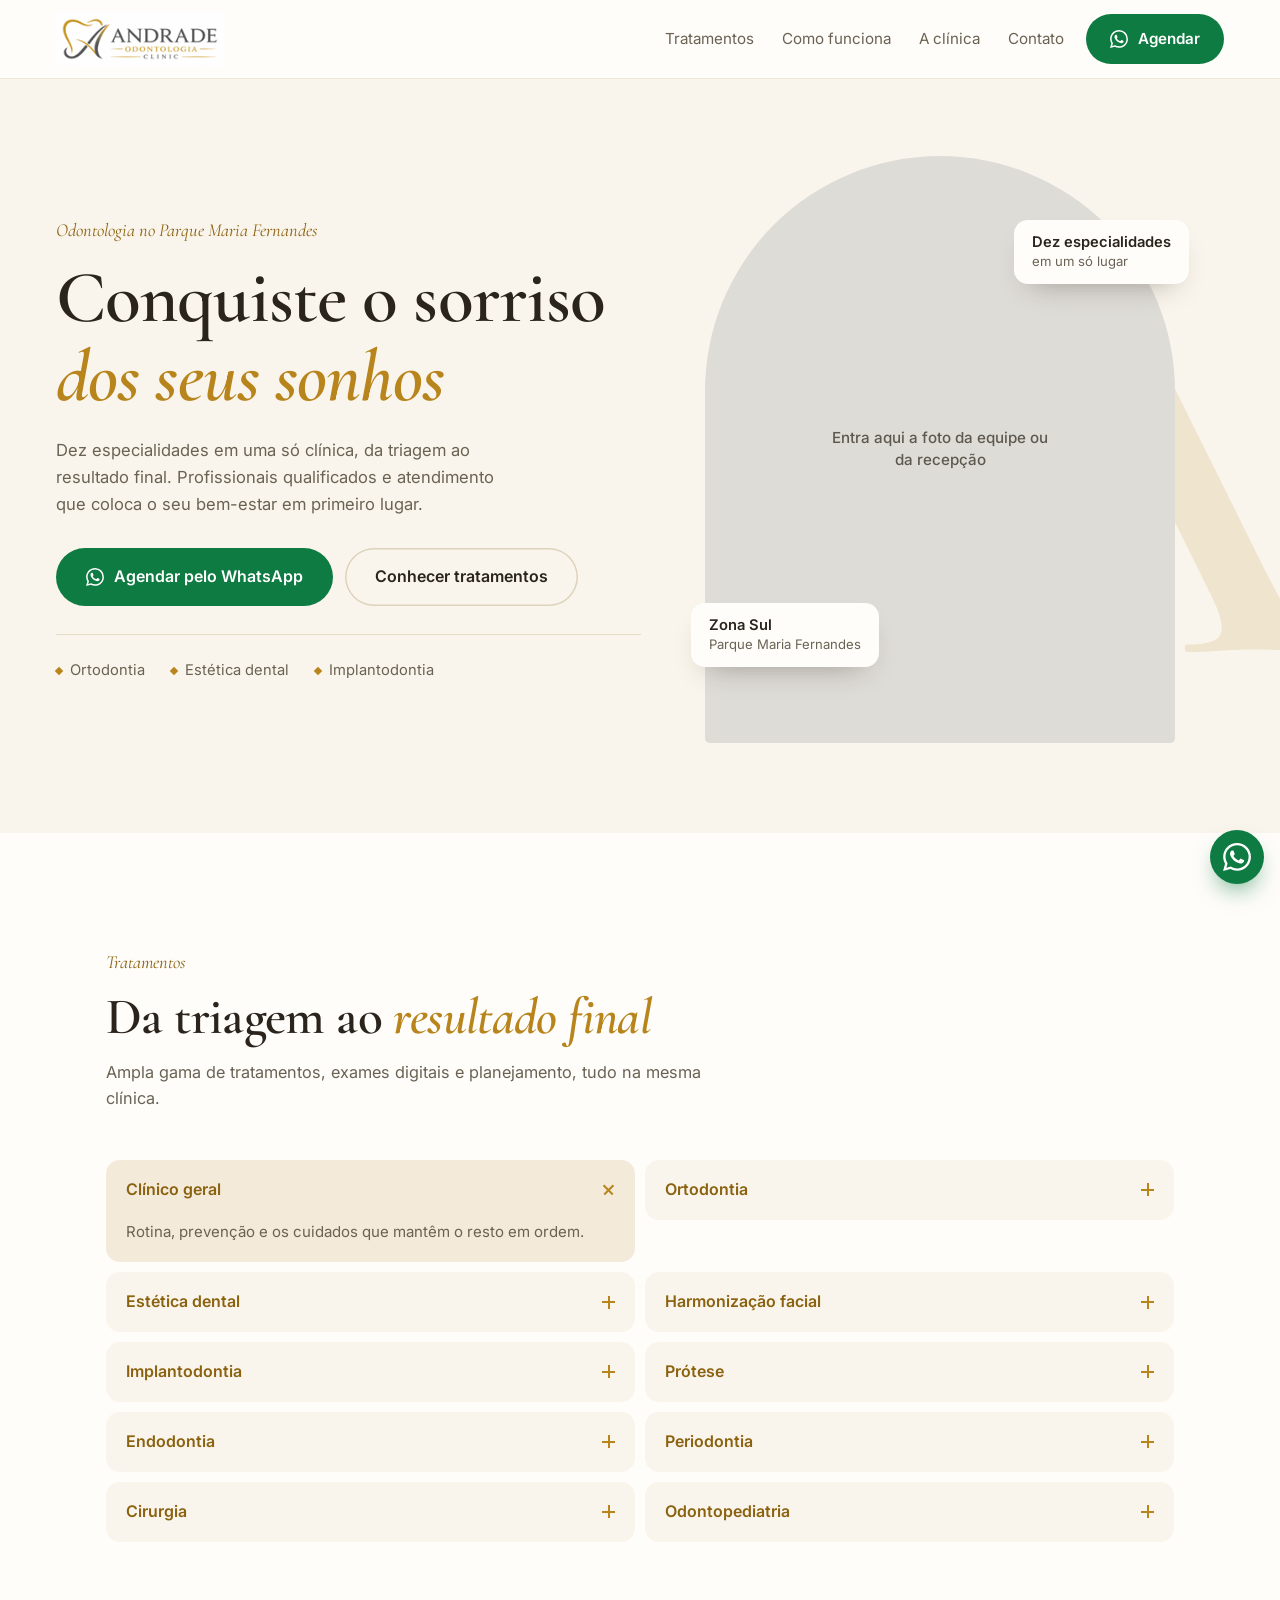
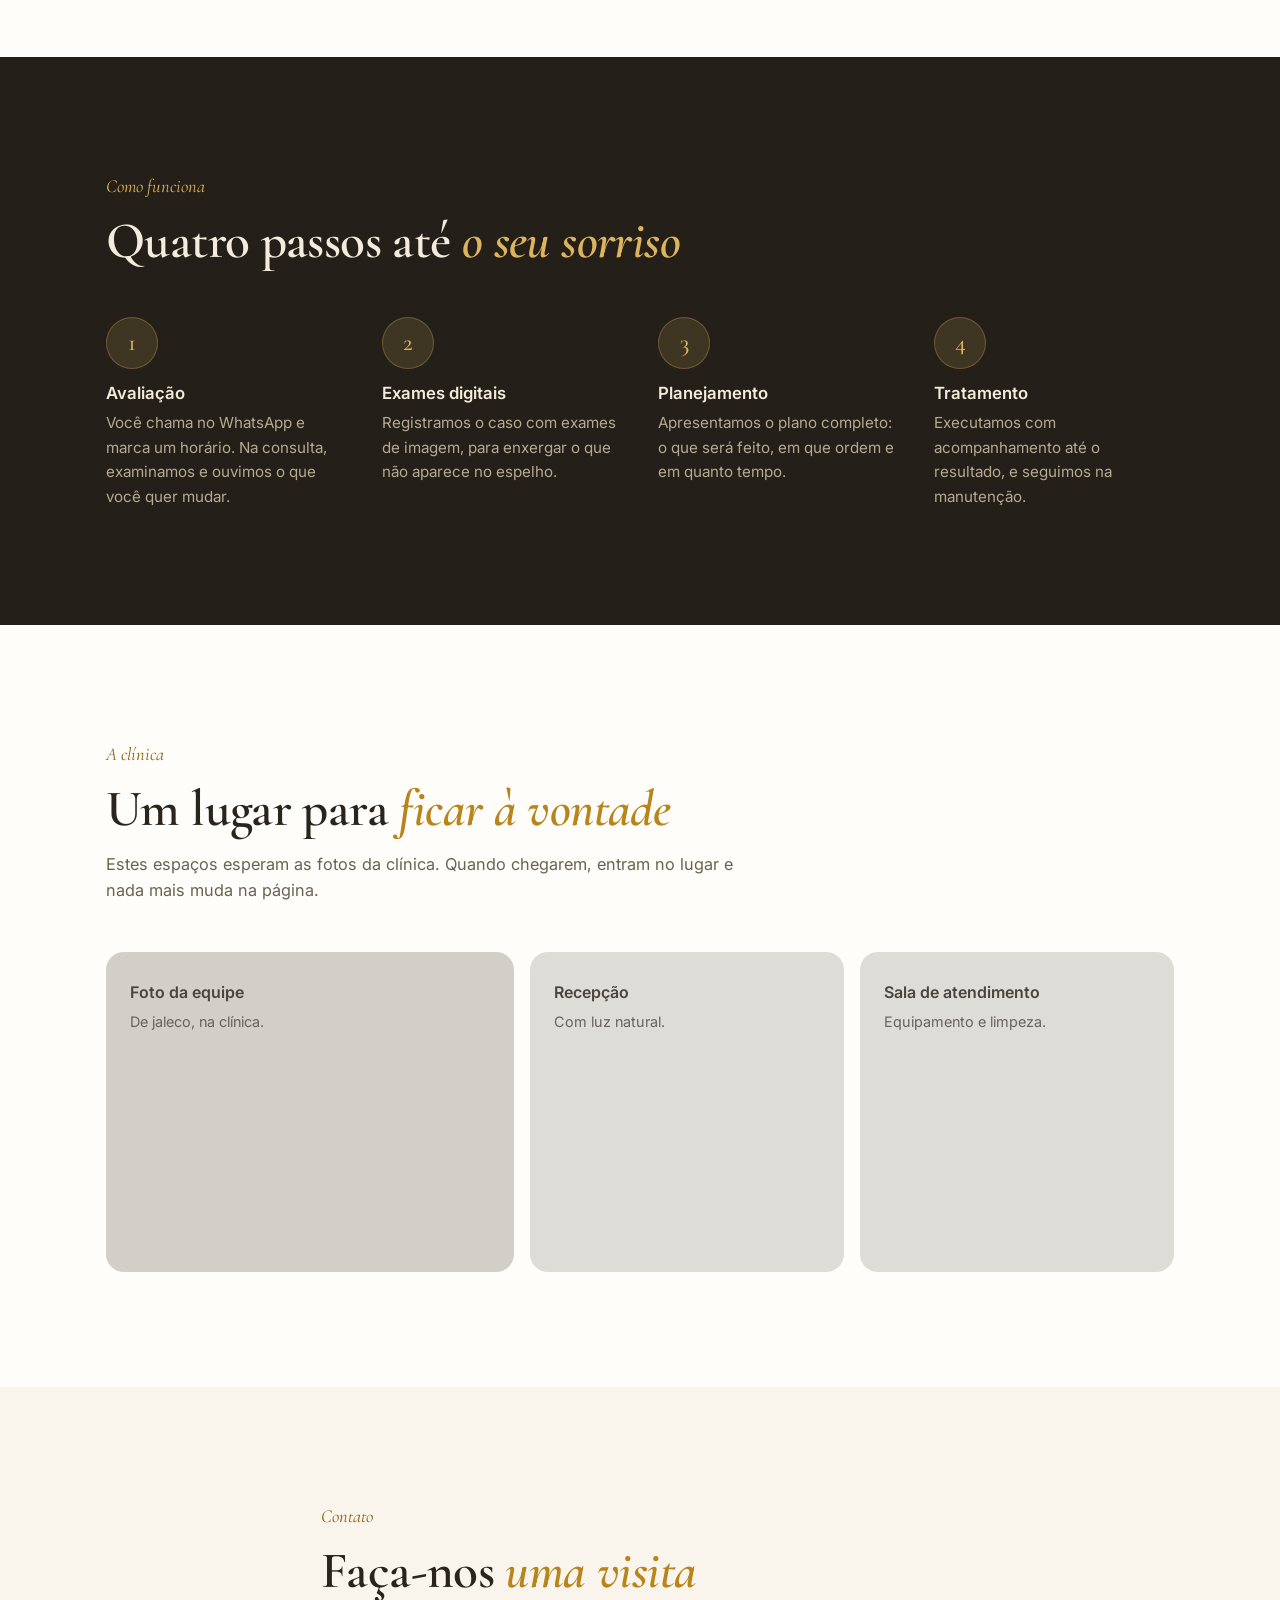
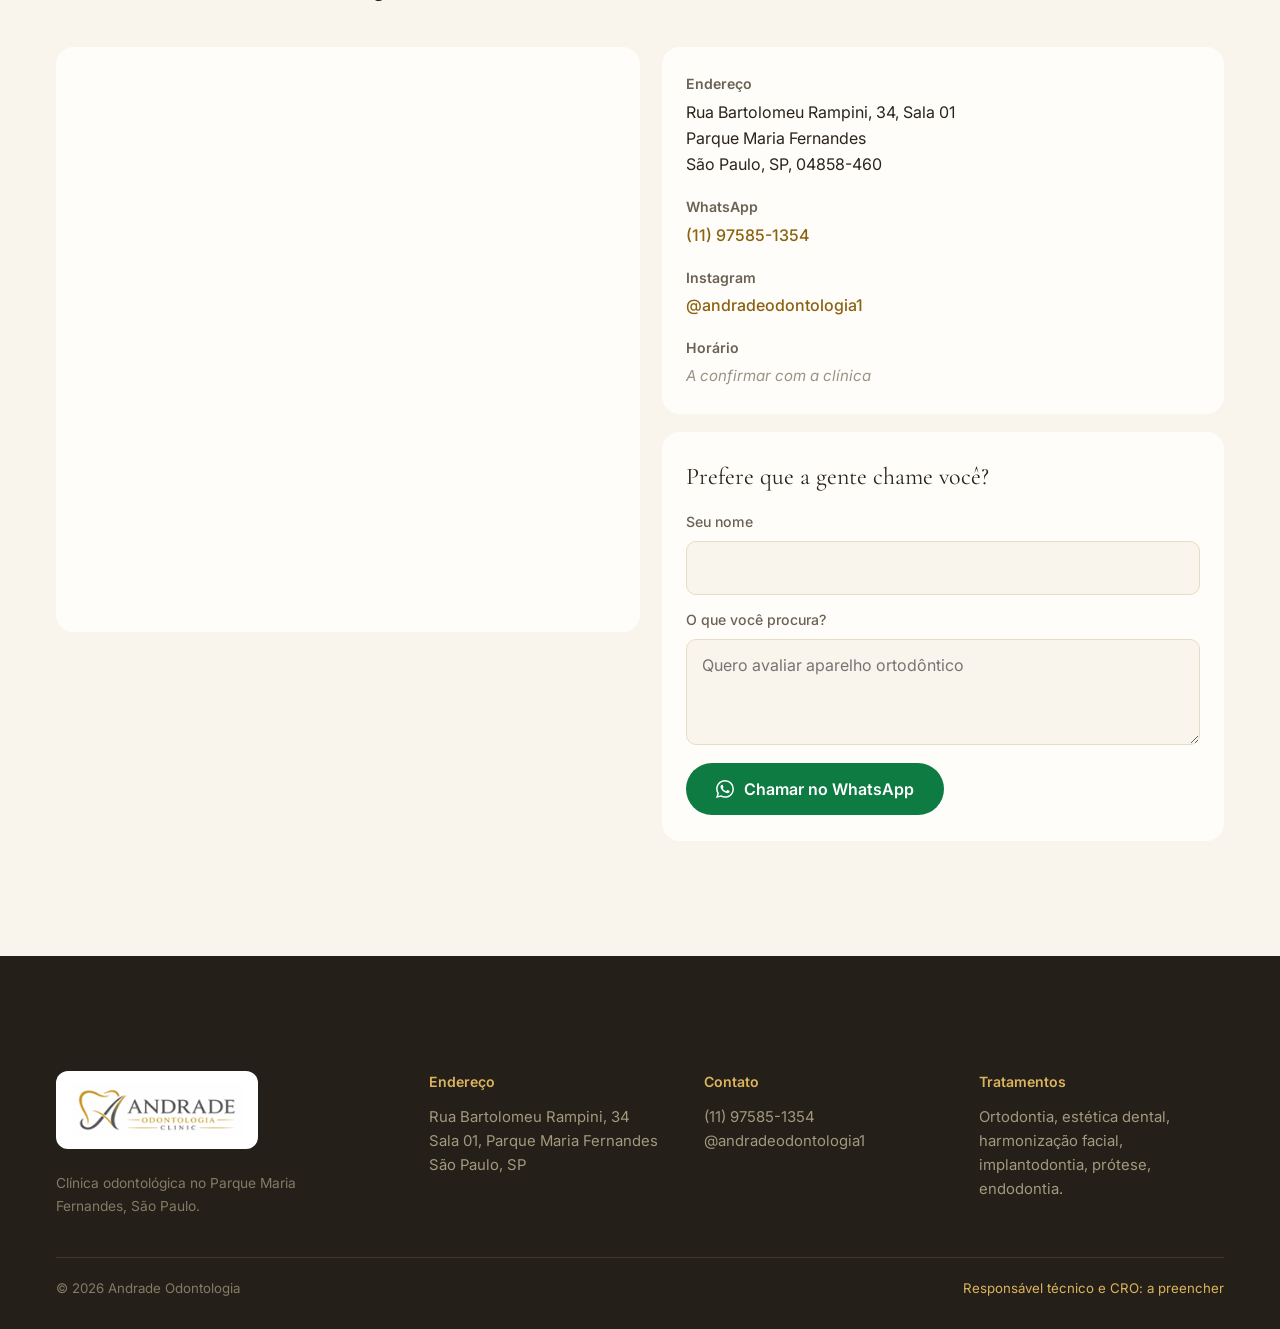
==== commit f76db985: "Ajustes pedidos: sanfona, menu, cinza nos espaços de foto e animações - Espaços de foto em cinza, pa" ====
--- a/index.html
+++ b/index.html
@@ -22,7 +22,7 @@
 <link rel="preconnect" href="https://fonts.googleapis.com">
 <link rel="preconnect" href="https://fonts.gstatic.com" crossorigin>
 <link rel="stylesheet" href="https://fonts.googleapis.com/css2?family=Cormorant+Garamond:ital,wght@0,500;0,600;1,500;1,600&family=Inter:wght@400;500;600&display=swap">
-<link rel="stylesheet" href="css/estilo.css?v=3">
+<link rel="stylesheet" href="css/estilo.css?v=4">
 
 <script type="application/ld+json">
 {
@@ -54,15 +54,18 @@
   </a>
 
   <nav class="navegacao" id="menu" aria-label="Principal">
+    <button class="fechar" id="fechar" aria-label="Fechar menu">
+      <svg viewBox="0 0 24 24" aria-hidden="true"><path d="M6.4 5 5 6.4 10.6 12 5 17.6 6.4 19l5.6-5.6 5.6 5.6 1.4-1.4-5.6-5.6L19 6.4 17.6 5 12 10.6z"/></svg>
+    </button>
     <a href="#tratamentos">Tratamentos</a>
     <a href="#caminho">Como funciona</a>
     <a href="#clinica">A clínica</a>
     <a href="#visita">Contato</a>
-    <a class="pilula pilula-cheia so-menu" href="https://wa.me/5511975851354?text=Ol%C3%A1!%20Gostaria%20de%20agendar%20uma%20avalia%C3%A7%C3%A3o." target="_blank" rel="noopener">Agendar pelo WhatsApp</a>
+    <a class="pilula pilula-zap so-menu" href="https://wa.me/5511975851354?text=Ol%C3%A1!%20Gostaria%20de%20agendar%20uma%20avalia%C3%A7%C3%A3o." target="_blank" rel="noopener">Agendar pelo WhatsApp</a>
   </nav>
 
   <div class="topo-acoes">
-    <a class="pilula pilula-cheia so-largo" href="https://wa.me/5511975851354?text=Ol%C3%A1!%20Gostaria%20de%20agendar%20uma%20avalia%C3%A7%C3%A3o." target="_blank" rel="noopener">
+    <a class="pilula pilula-zap so-largo" href="https://wa.me/5511975851354?text=Ol%C3%A1!%20Gostaria%20de%20agendar%20uma%20avalia%C3%A7%C3%A3o." target="_blank" rel="noopener">
       <svg class="zap" viewBox="0 0 24 24" aria-hidden="true" focusable="false"><path d="M17.472 14.382c-.297-.149-1.758-.867-2.03-.967-.273-.099-.471-.148-.67.15-.197.297-.767.966-.94 1.164-.173.199-.347.223-.644.075-.297-.15-1.255-.463-2.39-1.475-.883-.788-1.48-1.761-1.653-2.059-.173-.297-.018-.458.13-.606.134-.133.298-.347.446-.52.149-.174.198-.298.298-.497.099-.198.05-.371-.025-.52-.075-.149-.669-1.612-.916-2.207-.242-.579-.487-.5-.669-.51-.173-.008-.371-.01-.57-.01-.198 0-.52.074-.792.372-.272.297-1.04 1.016-1.04 2.479 0 1.462 1.065 2.875 1.213 3.074.149.198 2.096 3.2 5.077 4.487.709.306 1.262.489 1.694.625.712.227 1.36.195 1.871.118.571-.085 1.758-.719 2.006-1.413.248-.694.248-1.289.173-1.413-.074-.124-.272-.198-.57-.347m-5.421 7.403h-.004a9.87 9.87 0 0 1-5.031-1.378l-.361-.214-3.741.982.998-3.648-.235-.374a9.86 9.86 0 0 1-1.51-5.26c.001-5.45 4.436-9.884 9.888-9.884 2.64 0 5.122 1.03 6.988 2.898a9.825 9.825 0 0 1 2.893 6.994c-.003 5.45-4.437 9.884-9.885 9.884m8.413-18.297A11.815 11.815 0 0 0 12.05 0C5.495 0 .16 5.335.157 11.892c0 2.096.547 4.142 1.588 5.945L.057 24l6.305-1.654a11.882 11.882 0 0 0 5.683 1.448h.005c6.554 0 11.89-5.335 11.893-11.893a11.821 11.821 0 0 0-3.48-8.413Z"/></svg>
       <span>Agendar</span>
     </a>
@@ -81,28 +84,27 @@
     <span class="aguada" aria-hidden="true">A</span>
 
     <div class="capa-txt">
-      <p class="olho">Odontologia no Parque Maria Fernandes</p>
-      <h1>Conquiste o sorriso <em>dos seus sonhos</em></h1>
-      <p class="chamada">Dez especialidades em uma só clínica, da triagem ao resultado final. Profissionais qualificados e atendimento que coloca o seu bem-estar em primeiro lugar.</p>
-
-      <div class="botoes">
-        <a class="pilula pilula-cheia pilula-g" href="https://wa.me/5511975851354?text=Ol%C3%A1!%20Gostaria%20de%20agendar%20uma%20avalia%C3%A7%C3%A3o." target="_blank" rel="noopener">
+      <p class="olho carrega carrega-1">Odontologia no Parque Maria Fernandes</p>
+      <h1 class="carrega carrega-2">Conquiste o sorriso <em>dos seus sonhos</em></h1>
+      <p class="chamada carrega carrega-3">Dez especialidades em uma só clínica, da triagem ao resultado final. Profissionais qualificados e atendimento que coloca o seu bem-estar em primeiro lugar.</p>
+
+      <div class="botoes carrega carrega-4">
+        <a class="pilula pilula-zap pilula-g" href="https://wa.me/5511975851354?text=Ol%C3%A1!%20Gostaria%20de%20agendar%20uma%20avalia%C3%A7%C3%A3o." target="_blank" rel="noopener">
           <svg class="zap" viewBox="0 0 24 24" aria-hidden="true" focusable="false"><path d="M17.472 14.382c-.297-.149-1.758-.867-2.03-.967-.273-.099-.471-.148-.67.15-.197.297-.767.966-.94 1.164-.173.199-.347.223-.644.075-.297-.15-1.255-.463-2.39-1.475-.883-.788-1.48-1.761-1.653-2.059-.173-.297-.018-.458.13-.606.134-.133.298-.347.446-.52.149-.174.198-.298.298-.497.099-.198.05-.371-.025-.52-.075-.149-.669-1.612-.916-2.207-.242-.579-.487-.5-.669-.51-.173-.008-.371-.01-.57-.01-.198 0-.52.074-.792.372-.272.297-1.04 1.016-1.04 2.479 0 1.462 1.065 2.875 1.213 3.074.149.198 2.096 3.2 5.077 4.487.709.306 1.262.489 1.694.625.712.227 1.36.195 1.871.118.571-.085 1.758-.719 2.006-1.413.248-.694.248-1.289.173-1.413-.074-.124-.272-.198-.57-.347m-5.421 7.403h-.004a9.87 9.87 0 0 1-5.031-1.378l-.361-.214-3.741.982.998-3.648-.235-.374a9.86 9.86 0 0 1-1.51-5.26c.001-5.45 4.436-9.884 9.888-9.884 2.64 0 5.122 1.03 6.988 2.898a9.825 9.825 0 0 1 2.893 6.994c-.003 5.45-4.437 9.884-9.885 9.884m8.413-18.297A11.815 11.815 0 0 0 12.05 0C5.495 0 .16 5.335.157 11.892c0 2.096.547 4.142 1.588 5.945L.057 24l6.305-1.654a11.882 11.882 0 0 0 5.683 1.448h.005c6.554 0 11.89-5.335 11.893-11.893a11.821 11.821 0 0 0-3.48-8.413Z"/></svg>
           <span>Agendar pelo WhatsApp</span>
         </a>
         <a class="pilula pilula-vazia pilula-g" href="#tratamentos">Conhecer tratamentos</a>
       </div>
 
-      <ul class="marcas">
+      <ul class="marcas carrega carrega-5">
         <li>Ortodontia</li>
         <li>Estética dental</li>
         <li>Implantodontia</li>
       </ul>
     </div>
 
-    <div class="capa-arco">
+    <div class="capa-arco carrega carrega-6">
       <figure class="arco">
-        <svg class="arco-icone" viewBox="0 0 24 24" aria-hidden="true"><path d="M4 7h16a1 1 0 0 1 1 1v9a1 1 0 0 1-1 1H4a1 1 0 0 1-1-1V8a1 1 0 0 1 1-1m1.6 9.4h12.8l-4-5-2.9 3.5-2-2.3zM8.2 11a1.5 1.5 0 1 0 0-3 1.5 1.5 0 0 0 0 3"/></svg>
         <figcaption>Entra aqui a foto da equipe ou da recepção</figcaption>
       </figure>
       <p class="etiqueta etiqueta-a"><strong>Dez especialidades</strong>em um só lugar</p>
@@ -118,18 +120,48 @@
       <p class="apoio">Ampla gama de tratamentos, exames digitais e planejamento, tudo na mesma clínica.</p>
     </div>
 
-    <ul class="lista-trat">
-      <li><h3>Clínico geral</h3><p>Rotina, prevenção e os cuidados que mantêm o resto em ordem.</p></li>
-      <li><h3>Ortodontia</h3><p>Aparelhos autoligáveis, fixos, estéticos e alinhadores.</p></li>
-      <li><h3>Estética dental</h3><p>Tratamentos restauradores com porcelanas e resinas.</p></li>
-      <li><h3>Harmonização facial</h3><p>Tratamentos terapêuticos, funcionais e estéticos.</p></li>
-      <li><h3>Implantodontia</h3><p>Repõe a perda parcial ou total dos dentes, com função e estética.</p></li>
-      <li><h3>Prótese</h3><p>Alternativa para repor um ou mais dentes perdidos.</p></li>
-      <li><h3>Endodontia</h3><p>Tratamento de canal: cuida da parte interna do dente.</p></li>
-      <li><h3>Periodontia</h3><p>Prevenção e tratamento de gengivite e periodontite.</p></li>
-      <li><h3>Cirurgia</h3><p>Dentes indicados para extração, como os sisos.</p></li>
-      <li><h3>Odontopediatria</h3><p>Saúde bucal de crianças, do nascimento à adolescência.</p></li>
-    </ul>
+    <div class="sanfona">
+      <details class="trat" open>
+        <summary><span>Clínico geral</span></summary>
+        <p>Rotina, prevenção e os cuidados que mantêm o resto em ordem.</p>
+      </details>
+      <details class="trat">
+        <summary><span>Ortodontia</span></summary>
+        <p>Aparelhos autoligáveis, fixos, estéticos e alinhadores.</p>
+      </details>
+      <details class="trat">
+        <summary><span>Estética dental</span></summary>
+        <p>Tratamentos restauradores com porcelanas e resinas.</p>
+      </details>
+      <details class="trat">
+        <summary><span>Harmonização facial</span></summary>
+        <p>Tratamentos terapêuticos, funcionais e estéticos.</p>
+      </details>
+      <details class="trat">
+        <summary><span>Implantodontia</span></summary>
+        <p>Repõe a perda parcial ou total dos dentes, com função e estética.</p>
+      </details>
+      <details class="trat">
+        <summary><span>Prótese</span></summary>
+        <p>Alternativa para repor um ou mais dentes perdidos.</p>
+      </details>
+      <details class="trat">
+        <summary><span>Endodontia</span></summary>
+        <p>Tratamento de canal: cuida da parte interna do dente.</p>
+      </details>
+      <details class="trat">
+        <summary><span>Periodontia</span></summary>
+        <p>Prevenção e tratamento de gengivite e periodontite.</p>
+      </details>
+      <details class="trat">
+        <summary><span>Cirurgia</span></summary>
+        <p>Dentes indicados para extração, como os sisos.</p>
+      </details>
+      <details class="trat">
+        <summary><span>Odontopediatria</span></summary>
+        <p>Saúde bucal de crianças, do nascimento à adolescência.</p>
+      </details>
+    </div>
   </section>
 
   <!-- ─────────── como funciona ─────────── -->
@@ -183,15 +215,12 @@
 
     <div class="galeria">
       <figure class="vaga vaga-g">
-        <svg viewBox="0 0 24 24" aria-hidden="true"><path d="M12 2a5 5 0 0 1 5 5v1h1a2 2 0 0 1 2 2v9a2 2 0 0 1-2 2H6a2 2 0 0 1-2-2v-9a2 2 0 0 1 2-2h1V7a5 5 0 0 1 5-5m0 2a3 3 0 0 0-3 3v1h6V7a3 3 0 0 0-3-3"/></svg>
         <figcaption><strong>Foto da equipe</strong>De jaleco, na clínica.</figcaption>
       </figure>
       <figure class="vaga">
-        <svg viewBox="0 0 24 24" aria-hidden="true"><path d="M4 7h16a1 1 0 0 1 1 1v9a1 1 0 0 1-1 1H4a1 1 0 0 1-1-1V8a1 1 0 0 1 1-1m1.6 9.4h12.8l-4-5-2.9 3.5-2-2.3z"/></svg>
         <figcaption><strong>Recepção</strong>Com luz natural.</figcaption>
       </figure>
       <figure class="vaga">
-        <svg viewBox="0 0 24 24" aria-hidden="true"><path d="M12 2 4 7v10l8 5 8-5V7zm0 2.3L18 8v8l-6 3.7L6 16V8z"/></svg>
         <figcaption><strong>Sala de atendimento</strong>Equipamento e limpeza.</figcaption>
       </figure>
     </div>
@@ -234,7 +263,7 @@
             <span>O que você procura?</span>
             <textarea name="mensagem" rows="3" required placeholder="Quero avaliar aparelho ortodôntico"></textarea>
           </label>
-          <button class="pilula pilula-cheia pilula-g" type="submit">
+          <button class="pilula pilula-zap pilula-g" type="submit">
             <svg class="zap" viewBox="0 0 24 24" aria-hidden="true" focusable="false"><path d="M17.472 14.382c-.297-.149-1.758-.867-2.03-.967-.273-.099-.471-.148-.67.15-.197.297-.767.966-.94 1.164-.173.199-.347.223-.644.075-.297-.15-1.255-.463-2.39-1.475-.883-.788-1.48-1.761-1.653-2.059-.173-.297-.018-.458.13-.606.134-.133.298-.347.446-.52.149-.174.198-.298.298-.497.099-.198.05-.371-.025-.52-.075-.149-.669-1.612-.916-2.207-.242-.579-.487-.5-.669-.51-.173-.008-.371-.01-.57-.01-.198 0-.52.074-.792.372-.272.297-1.04 1.016-1.04 2.479 0 1.462 1.065 2.875 1.213 3.074.149.198 2.096 3.2 5.077 4.487.709.306 1.262.489 1.694.625.712.227 1.36.195 1.871.118.571-.085 1.758-.719 2.006-1.413.248-.694.248-1.289.173-1.413-.074-.124-.272-.198-.57-.347m-5.421 7.403h-.004a9.87 9.87 0 0 1-5.031-1.378l-.361-.214-3.741.982.998-3.648-.235-.374a9.86 9.86 0 0 1-1.51-5.26c.001-5.45 4.436-9.884 9.888-9.884 2.64 0 5.122 1.03 6.988 2.898a9.825 9.825 0 0 1 2.893 6.994c-.003 5.45-4.437 9.884-9.885 9.884m8.413-18.297A11.815 11.815 0 0 0 12.05 0C5.495 0 .16 5.335.157 11.892c0 2.096.547 4.142 1.588 5.945L.057 24l6.305-1.654a11.882 11.882 0 0 0 5.683 1.448h.005c6.554 0 11.89-5.335 11.893-11.893a11.821 11.821 0 0 0-3.48-8.413Z"/></svg>
             <span>Chamar no WhatsApp</span>
           </button>
@@ -277,6 +306,6 @@
   <svg viewBox="0 0 24 24" aria-hidden="true" focusable="false"><path d="M17.472 14.382c-.297-.149-1.758-.867-2.03-.967-.273-.099-.471-.148-.67.15-.197.297-.767.966-.94 1.164-.173.199-.347.223-.644.075-.297-.15-1.255-.463-2.39-1.475-.883-.788-1.48-1.761-1.653-2.059-.173-.297-.018-.458.13-.606.134-.133.298-.347.446-.52.149-.174.198-.298.298-.497.099-.198.05-.371-.025-.52-.075-.149-.669-1.612-.916-2.207-.242-.579-.487-.5-.669-.51-.173-.008-.371-.01-.57-.01-.198 0-.52.074-.792.372-.272.297-1.04 1.016-1.04 2.479 0 1.462 1.065 2.875 1.213 3.074.149.198 2.096 3.2 5.077 4.487.709.306 1.262.489 1.694.625.712.227 1.36.195 1.871.118.571-.085 1.758-.719 2.006-1.413.248-.694.248-1.289.173-1.413-.074-.124-.272-.198-.57-.347m-5.421 7.403h-.004a9.87 9.87 0 0 1-5.031-1.378l-.361-.214-3.741.982.998-3.648-.235-.374a9.86 9.86 0 0 1-1.51-5.26c.001-5.45 4.436-9.884 9.888-9.884 2.64 0 5.122 1.03 6.988 2.898a9.825 9.825 0 0 1 2.893 6.994c-.003 5.45-4.437 9.884-9.885 9.884m8.413-18.297A11.815 11.815 0 0 0 12.05 0C5.495 0 .16 5.335.157 11.892c0 2.096.547 4.142 1.588 5.945L.057 24l6.305-1.654a11.882 11.882 0 0 0 5.683 1.448h.005c6.554 0 11.89-5.335 11.893-11.893a11.821 11.821 0 0 0-3.48-8.413Z"/></svg>
 </a>
 
-<script src="js/app.js?v=3"></script>
+<script src="js/app.js?v=4"></script>
 </body>
 </html>
--- a/css/estilo.css
+++ b/css/estilo.css
@@ -17,6 +17,8 @@
   --papel:#FFFDFA;
   --creme:#FAF5EC;
   --creme-fundo:#F3EADA;
+  --vazio:#DEDCD7;
+  --vazio-forte:#D2CFC9;
   --grafite:#241F18;
 
   --zap:#0E7B42;
@@ -94,6 +96,7 @@
 
 .topo-acoes{display:flex;align-items:center;gap:10px;margin-left:auto}
 .navegacao + .topo-acoes{margin-left:0}
+@media (max-width:820px){ .navegacao + .topo-acoes{margin-left:auto} }
 
 /* ─────────── pílulas ─────────── */
 .pilula{
@@ -106,6 +109,9 @@
 .pilula .zap{width:18px;height:18px;fill:currentColor;flex:none}
 .pilula:active{transform:translateY(1px)}
 .pilula-cheia{background:var(--ouro-forte);color:#fff}
+/* o WhatsApp é sempre verde: é o que o olho reconhece */
+.pilula-zap{background:var(--zap);color:#fff}
+.pilula-zap:hover{background:#0A5F33}
 .pilula-cheia:hover{background:#6E4D0C}
 .pilula-vazia{background:transparent;color:var(--tinta);box-shadow:inset 0 0 0 1.5px #DDD2BC} /* taste-skill-ignore: borda da pilula vazia, nao sombra decorativa */
 .pilula-vazia:hover{box-shadow:inset 0 0 0 1.5px var(--ouro);color:var(--ouro-forte)} /* taste-skill-ignore: idem, estado hover */
@@ -165,7 +171,7 @@
 
 /* arco: a moldura que vai receber a foto */
 .arco{
-  background:var(--creme-fundo);
+  background:var(--vazio);
   border-radius:999px 999px 20px 20px;
   aspect-ratio:4/5;
   display:flex;flex-direction:column;align-items:center;justify-content:center;
@@ -173,7 +179,7 @@
 }
 .arco-icone{width:46px;height:46px;fill:var(--ouro);opacity:.75}
 .arco figcaption{
-  font-size:.92rem;color:var(--tinta-media);max-width:22ch;line-height:1.5;
+  font-size:.95rem;color:#5E594F;max-width:22ch;line-height:1.5;font-weight:500;
 }
 
 .etiqueta{
@@ -227,8 +233,8 @@
 }
 .passos li{display:flex;flex-direction:column;gap:14px;min-width:0}
 .passo-n{
-  width:42px;height:42px;border-radius:50%;flex:none;
-  display:grid;place-items:center;
+  width:52px;height:52px;border-radius:50%;flex:none;
+  display:grid;place-items:center;text-align:center;
   background:rgba(220,180,94,.16);color:var(--ouro-claro);
   font-family:"Cormorant Garamond", Georgia, serif;font-size:1.4rem;
 }
@@ -238,14 +244,14 @@
 /* ─────────── a clínica ─────────── */
 .galeria{display:grid;grid-template-columns:1.3fr 1fr 1fr;gap:16px}
 .vaga{
-  background:var(--creme);border-radius:var(--raio);
+  background:var(--vazio);border-radius:var(--raio);
   padding:28px 24px;min-height:250px;
   display:flex;flex-direction:column;justify-content:space-between;gap:20px;
 }
-.vaga-g{min-height:320px;background:var(--creme-fundo)}
+.vaga-g{min-height:320px;background:var(--vazio-forte)}
 .vaga svg{width:34px;height:34px;fill:var(--ouro);opacity:.8}
-.vaga figcaption{display:flex;flex-direction:column;gap:4px;font-size:.9rem;color:var(--tinta-media)}
-.vaga strong{font-size:1rem;color:var(--ouro-forte);font-weight:600}
+.vaga figcaption{display:flex;flex-direction:column;gap:4px;font-size:.9rem;color:#67625A}
+.vaga strong{font-size:1rem;color:#4A453C;font-weight:600}
 
 /* ─────────── contato ─────────── */
 .visita{display:grid;grid-template-columns:1.02fr .98fr;gap:22px;align-items:start}
@@ -388,3 +394,93 @@
 @media (prefers-reduced-motion:reduce){
   .entra{opacity:1;transform:none;transition:none}
 }
+
+/* ─────────── tratamentos retráteis ─────────── */
+.sanfona{
+  display:grid;gap:10px;
+  grid-template-columns:1fr 1fr;
+  align-content:start;
+}
+.trat{
+  background:var(--creme);border-radius:14px;
+  overflow:hidden;min-width:0;height:max-content;
+  transition:background .2s ease;
+}
+.trat:hover{background:var(--creme-fundo)}
+.trat[open]{background:var(--creme-fundo)}
+.trat summary{
+  list-style:none;cursor:pointer;
+  display:flex;align-items:center;justify-content:space-between;gap:14px;
+  padding:17px 20px;
+  font-weight:600;font-size:1rem;color:var(--ouro-forte);
+}
+.trat summary::-webkit-details-marker{display:none}
+.trat summary::after{
+  content:"";flex:none;width:13px;height:13px;
+  background:
+    linear-gradient(var(--ouro) 0 0) center/13px 2px no-repeat,
+    linear-gradient(var(--ouro) 0 0) center/2px 13px no-repeat;
+  transition:transform .26s ease;
+}
+.trat[open] summary::after{transform:rotate(45deg)}
+.trat p{
+  padding:0 20px 18px;
+  font-size:.94rem;color:var(--tinta-media);
+}
+/* abre com altura animada, não aos saltos */
+.trat p{animation:abre .3s ease}
+@keyframes abre{ from{opacity:0;transform:translateY(-6px)} to{opacity:1;transform:none} }
+@media (prefers-reduced-motion:reduce){ .trat p{animation:none} }
+
+/* ─────────── botão de fechar o menu ─────────── */
+.fechar{
+  display:none;position:absolute;top:18px;right:18px;
+  width:44px;height:44px;border:0;border-radius:50%;cursor:pointer;
+  background:var(--creme);color:var(--tinta);
+  align-items:center;justify-content:center;
+}
+.fechar svg{width:22px;height:22px;fill:currentColor}
+.fechar:hover{background:var(--creme-fundo)}
+
+/* ─────────── passos uniformes ─────────── */
+.passo-n{
+  width:52px;height:52px;line-height:1;
+  font-size:1.5rem;font-weight:500;
+  background:rgba(220,180,94,.14);
+  color:var(--ouro-claro);
+  box-shadow:inset 0 0 0 1px rgba(220,180,94,.3); /* taste-skill-ignore: anel do número, não sombra */
+  transition:background .28s ease, color .28s ease;
+}
+.passos li.ativo .passo-n{background:var(--ouro-claro);color:var(--grafite)}
+.passos li{transition:opacity .3s ease}
+
+/* ─────────── animações de entrada ─────────── */
+.entra{opacity:0;transform:translateY(26px)}
+.entrou{opacity:1;transform:none}
+.entra{transition:opacity .7s cubic-bezier(.22,.61,.36,1), transform .7s cubic-bezier(.22,.61,.36,1)}
+
+/* a capa anima ao carregar, sem esperar rolagem */
+.carrega{opacity:0;transform:translateY(22px);
+  animation:sobe .8s cubic-bezier(.22,.61,.36,1) forwards}
+@keyframes sobe{ to{opacity:1;transform:none} }
+.carrega-1{animation-delay:.05s}
+.carrega-2{animation-delay:.16s}
+.carrega-3{animation-delay:.27s}
+.carrega-4{animation-delay:.38s}
+.carrega-5{animation-delay:.49s}
+.carrega-6{animation-delay:.60s}
+
+@media (prefers-reduced-motion:reduce){
+  .entra{opacity:1;transform:none;transition:none}
+  .carrega{opacity:1;transform:none;animation:none}
+}
+
+@media (max-width:820px){
+  .fechar{display:flex}
+}
+
+@media (max-width:620px){
+  .sanfona{grid-template-columns:1fr;gap:8px}
+  .trat summary{padding:15px 17px;font-size:.97rem}
+  .trat p{padding:0 17px 16px;font-size:.92rem}
+}
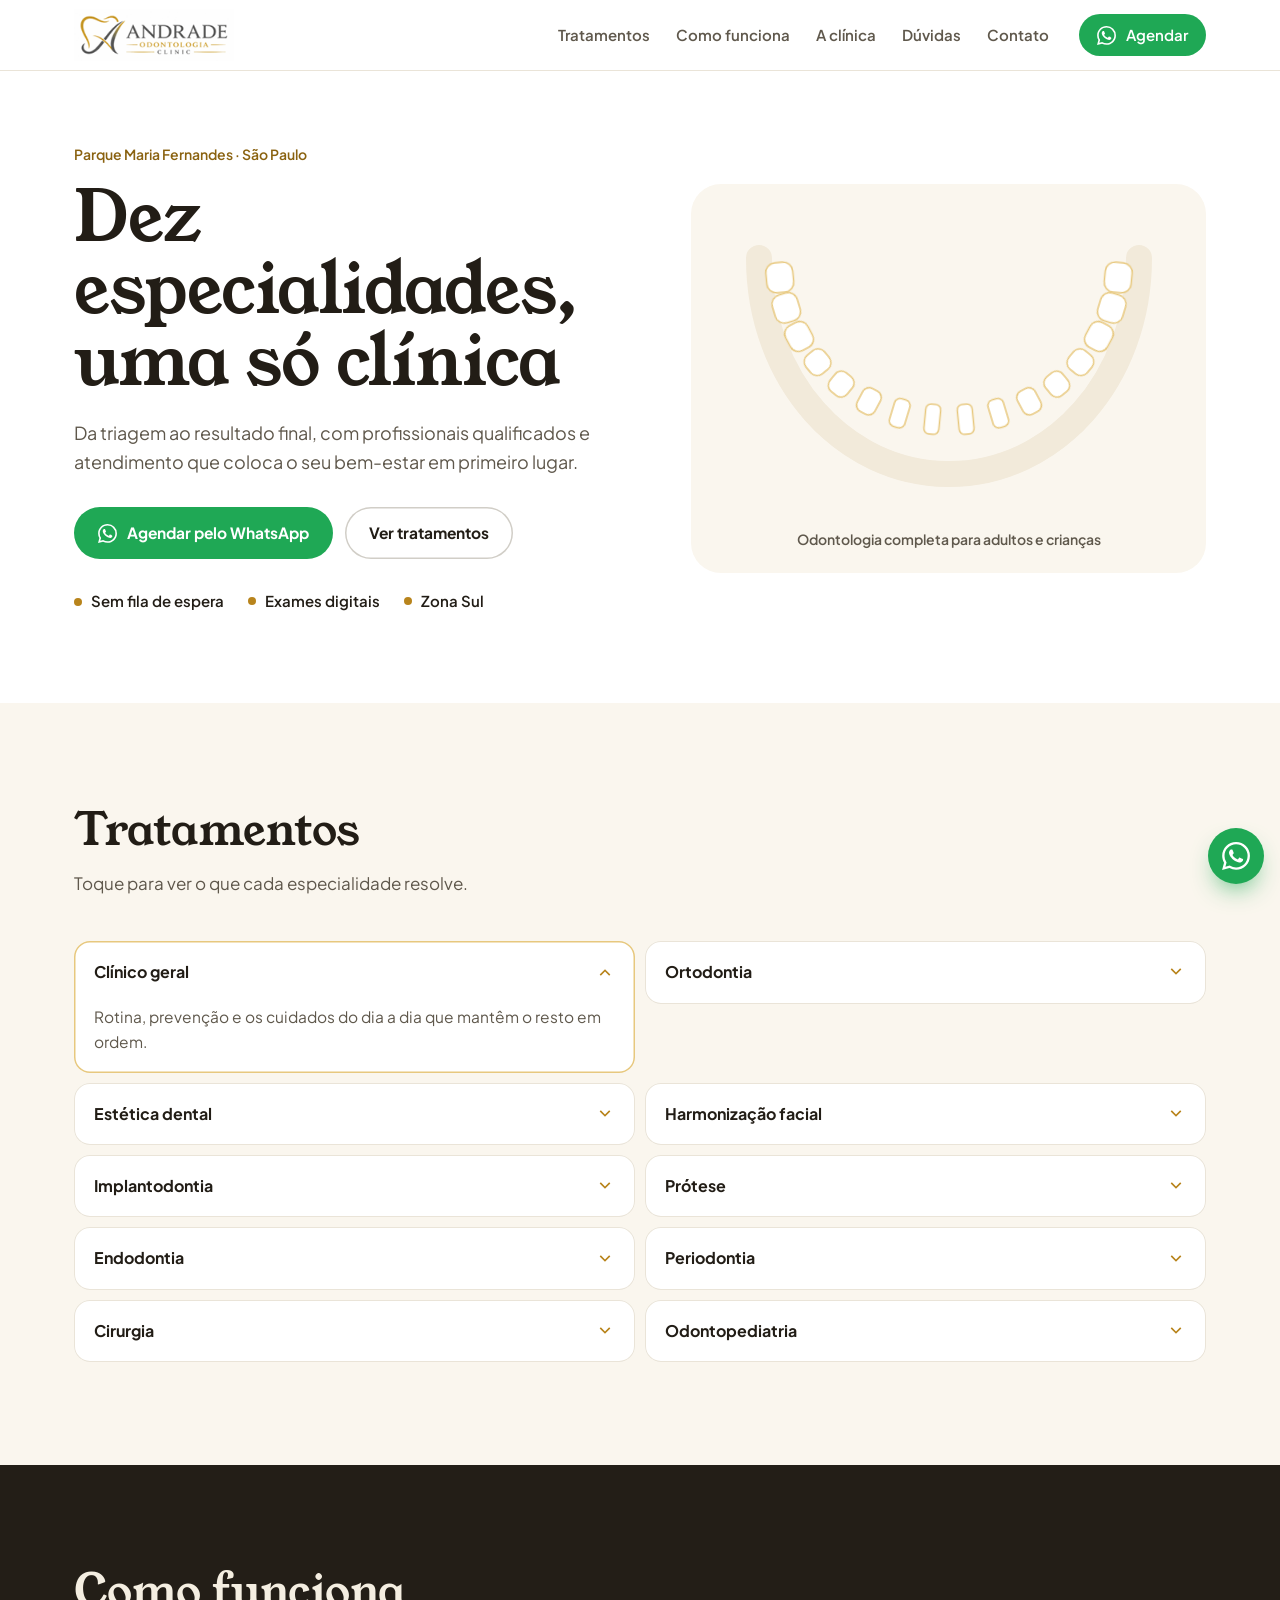
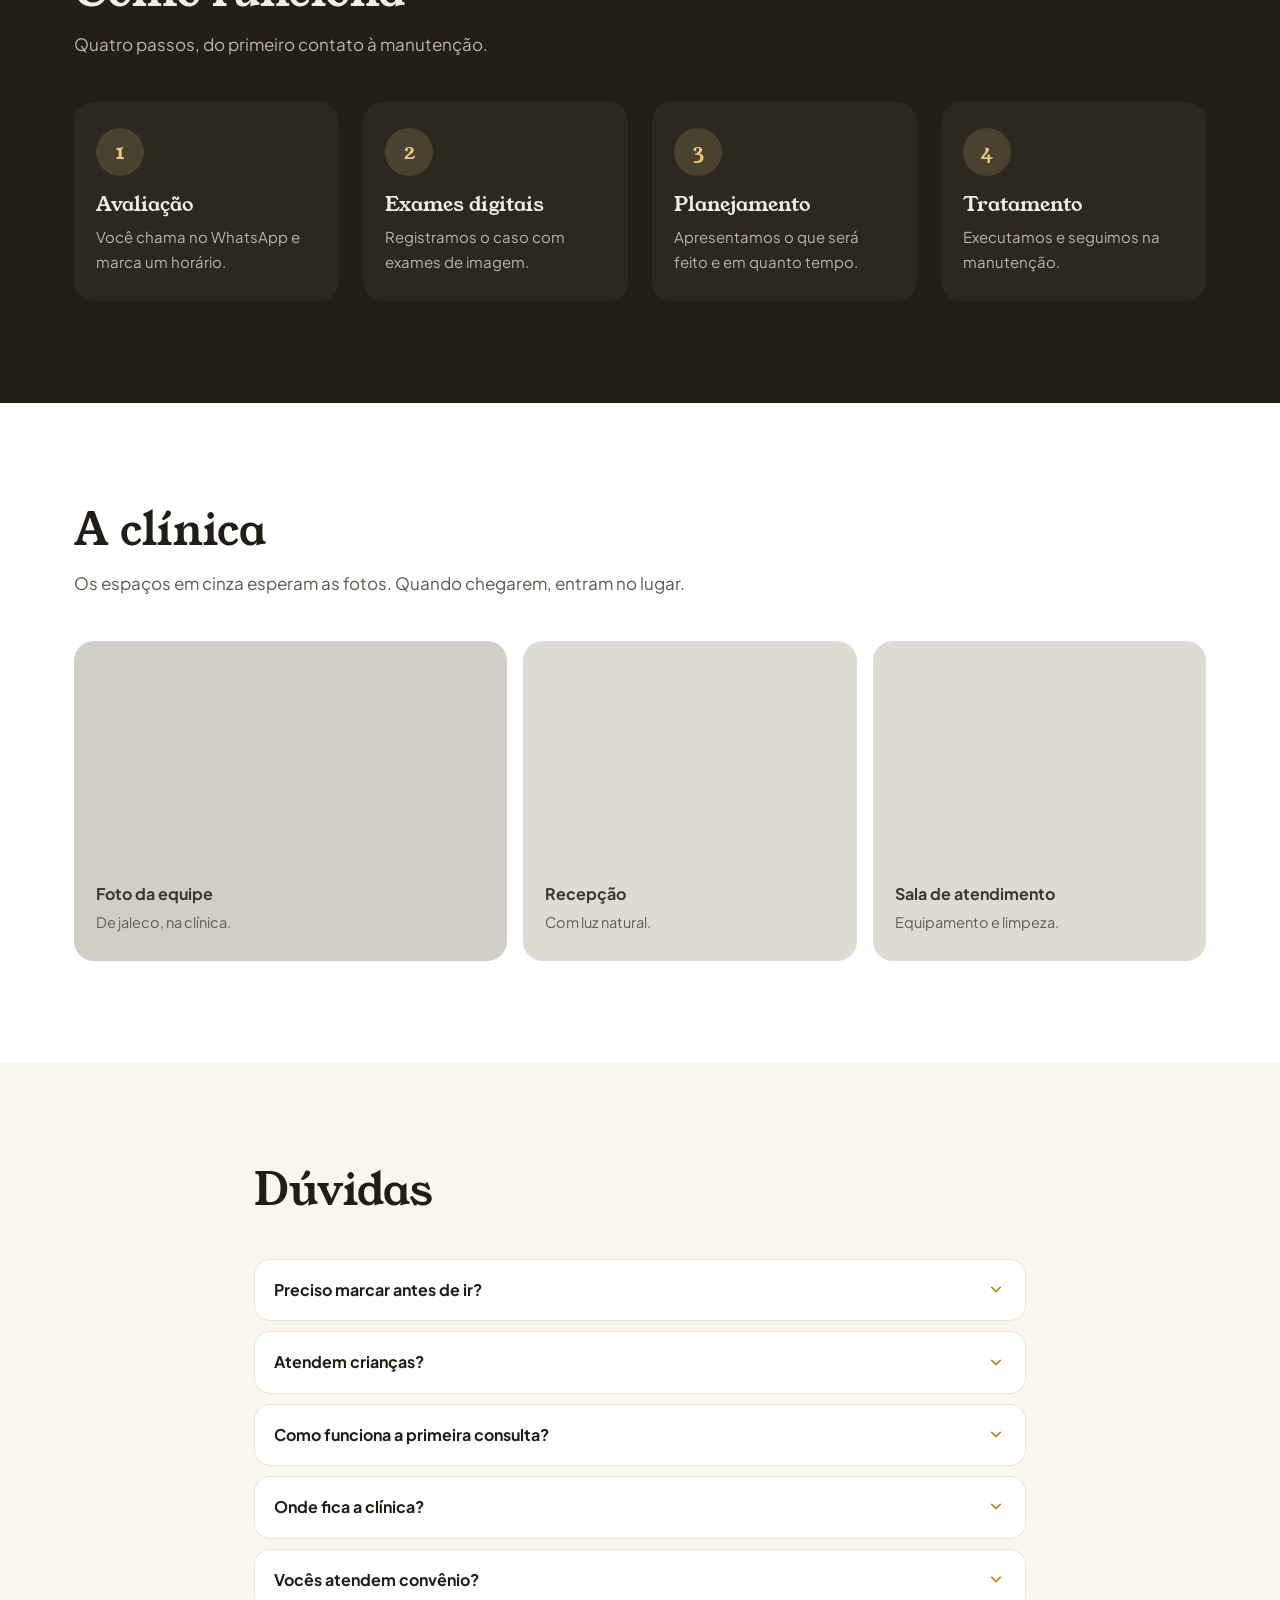
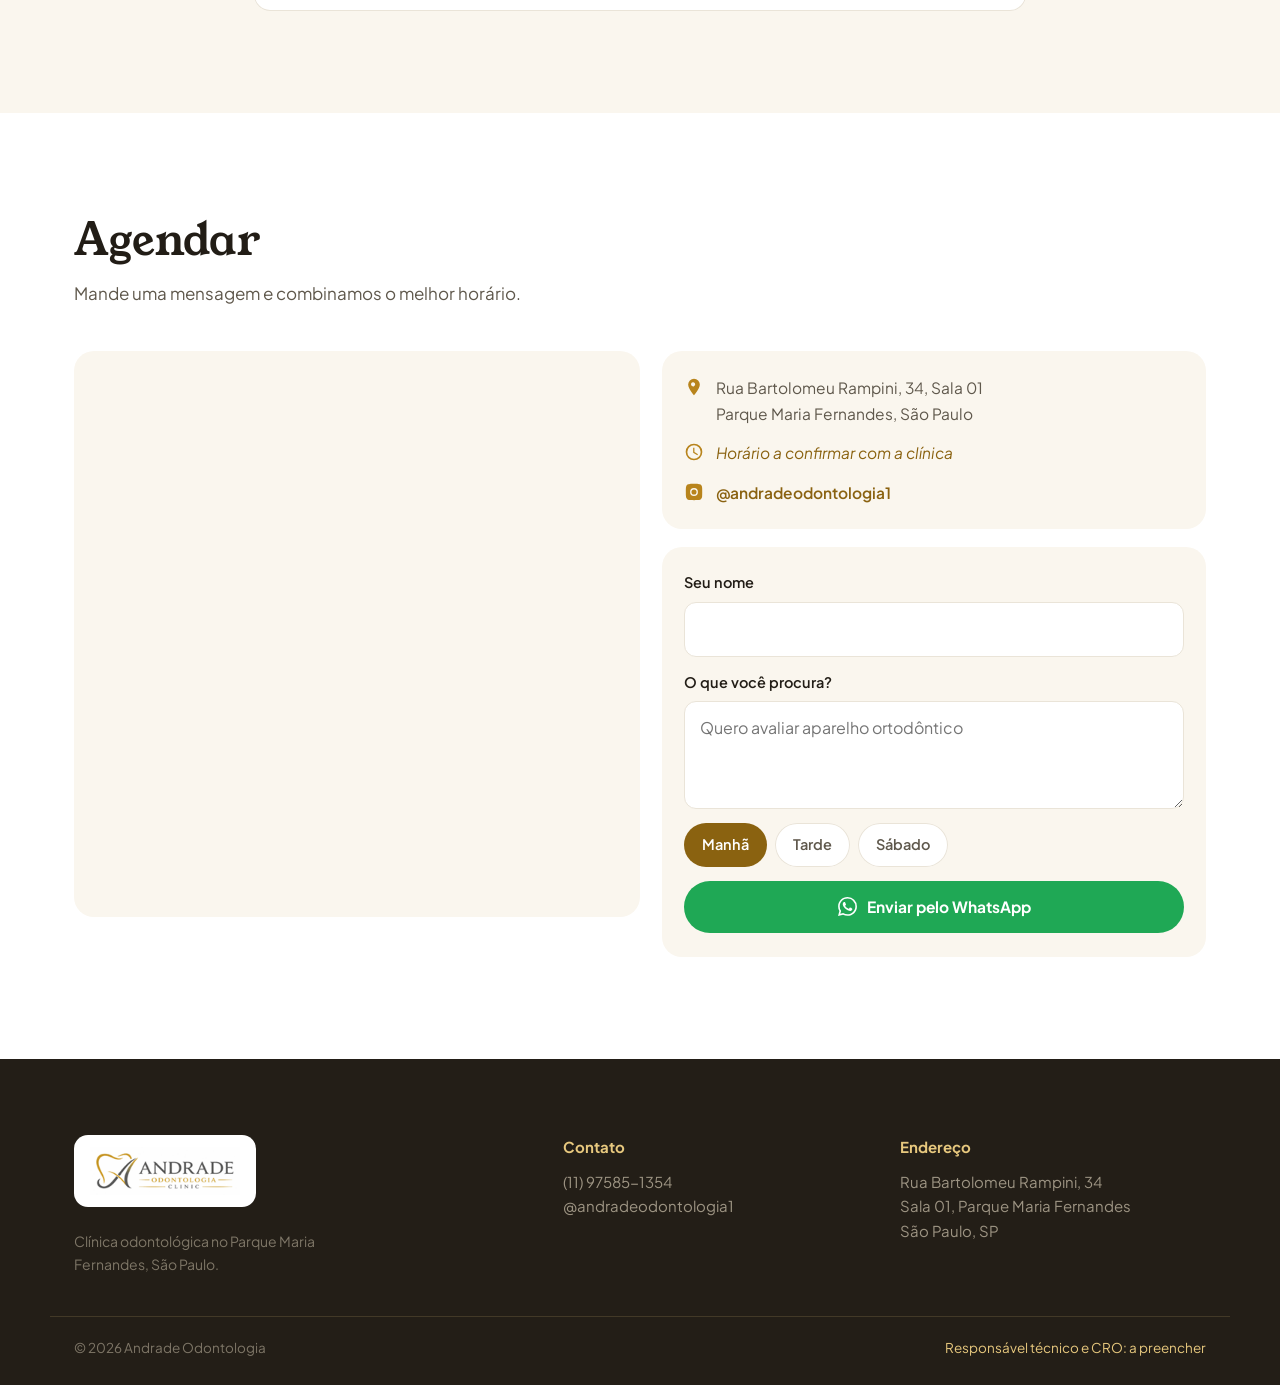
==== commit 14694ff4: "Site refeito do zero no padrão dos modelos da agência Segue as convenções do Modelo 08 (Dentista): Y" ====
--- a/index.html
+++ b/index.html
@@ -4,7 +4,7 @@
 <meta charset="utf-8">
 <meta name="viewport" content="width=device-width, initial-scale=1, viewport-fit=cover">
 <title>Andrade Odontologia — Clínica odontológica em São Paulo</title>
-<meta name="description" content="Clínica odontológica no Parque Maria Fernandes, São Paulo. Ortodontia, estética dental, harmonização facial, implantodontia e mais. Agende pelo WhatsApp.">
+<meta name="description" content="Clínica odontológica no Parque Maria Fernandes, São Paulo. Dez especialidades, de ortodontia a harmonização facial. Agende pelo WhatsApp.">
 <link rel="canonical" href="https://devagenciaontrack-sys.github.io/andradeodontologia/">
 
 <meta property="og:type" content="website">
@@ -21,8 +21,8 @@
 <link rel="icon" href="assets/logo-andrade.png">
 <link rel="preconnect" href="https://fonts.googleapis.com">
 <link rel="preconnect" href="https://fonts.gstatic.com" crossorigin>
-<link rel="stylesheet" href="https://fonts.googleapis.com/css2?family=Cormorant+Garamond:ital,wght@0,500;0,600;1,500;1,600&family=Inter:wght@400;500;600&display=swap">
-<link rel="stylesheet" href="css/estilo.css?v=4">
+<link rel="stylesheet" href="https://fonts.googleapis.com/css2?family=Young+Serif&family=Plus+Jakarta+Sans:wght@400;500;600;700&display=swap">
+<link rel="stylesheet" href="css/main.css?v=1">
 
 <script type="application/ld+json">
 {
@@ -48,28 +48,37 @@
 
 <a class="pular" href="#conteudo">Pular para o conteúdo</a>
 
-<header class="topo" id="topo">
-  <a class="marca" href="#" aria-label="Andrade Odontologia">
-    <img src="assets/logo-andrade.png" alt="Andrade Odontologia" width="168" height="54">
-  </a>
-
-  <nav class="navegacao" id="menu" aria-label="Principal">
-    <button class="fechar" id="fechar" aria-label="Fechar menu">
-      <svg viewBox="0 0 24 24" aria-hidden="true"><path d="M6.4 5 5 6.4 10.6 12 5 17.6 6.4 19l5.6-5.6 5.6 5.6 1.4-1.4-5.6-5.6L19 6.4 17.6 5 12 10.6z"/></svg>
-    </button>
-    <a href="#tratamentos">Tratamentos</a>
-    <a href="#caminho">Como funciona</a>
-    <a href="#clinica">A clínica</a>
-    <a href="#visita">Contato</a>
-    <a class="pilula pilula-zap so-menu" href="https://wa.me/5511975851354?text=Ol%C3%A1!%20Gostaria%20de%20agendar%20uma%20avalia%C3%A7%C3%A3o." target="_blank" rel="noopener">Agendar pelo WhatsApp</a>
-  </nav>
-
-  <div class="topo-acoes">
-    <a class="pilula pilula-zap so-largo" href="https://wa.me/5511975851354?text=Ol%C3%A1!%20Gostaria%20de%20agendar%20uma%20avalia%C3%A7%C3%A3o." target="_blank" rel="noopener">
-      <svg class="zap" viewBox="0 0 24 24" aria-hidden="true" focusable="false"><path d="M17.472 14.382c-.297-.149-1.758-.867-2.03-.967-.273-.099-.471-.148-.67.15-.197.297-.767.966-.94 1.164-.173.199-.347.223-.644.075-.297-.15-1.255-.463-2.39-1.475-.883-.788-1.48-1.761-1.653-2.059-.173-.297-.018-.458.13-.606.134-.133.298-.347.446-.52.149-.174.198-.298.298-.497.099-.198.05-.371-.025-.52-.075-.149-.669-1.612-.916-2.207-.242-.579-.487-.5-.669-.51-.173-.008-.371-.01-.57-.01-.198 0-.52.074-.792.372-.272.297-1.04 1.016-1.04 2.479 0 1.462 1.065 2.875 1.213 3.074.149.198 2.096 3.2 5.077 4.487.709.306 1.262.489 1.694.625.712.227 1.36.195 1.871.118.571-.085 1.758-.719 2.006-1.413.248-.694.248-1.289.173-1.413-.074-.124-.272-.198-.57-.347m-5.421 7.403h-.004a9.87 9.87 0 0 1-5.031-1.378l-.361-.214-3.741.982.998-3.648-.235-.374a9.86 9.86 0 0 1-1.51-5.26c.001-5.45 4.436-9.884 9.888-9.884 2.64 0 5.122 1.03 6.988 2.898a9.825 9.825 0 0 1 2.893 6.994c-.003 5.45-4.437 9.884-9.885 9.884m8.413-18.297A11.815 11.815 0 0 0 12.05 0C5.495 0 .16 5.335.157 11.892c0 2.096.547 4.142 1.588 5.945L.057 24l6.305-1.654a11.882 11.882 0 0 0 5.683 1.448h.005c6.554 0 11.89-5.335 11.893-11.893a11.821 11.821 0 0 0-3.48-8.413Z"/></svg>
-      <span>Agendar</span>
+<svg class="sprite" aria-hidden="true" focusable="false">
+  <symbol id="i-wa" viewBox="0 0 24 24"><path d="M17.472 14.382c-.297-.149-1.758-.867-2.03-.967-.273-.099-.471-.148-.67.15-.197.297-.767.966-.94 1.164-.173.199-.347.223-.644.075-.297-.15-1.255-.463-2.39-1.475-.883-.788-1.48-1.761-1.653-2.059-.173-.297-.018-.458.13-.606.134-.133.298-.347.446-.52.149-.174.198-.298.298-.497.099-.198.05-.371-.025-.52-.075-.149-.669-1.612-.916-2.207-.242-.579-.487-.5-.669-.51-.173-.008-.371-.01-.57-.01-.198 0-.52.074-.792.372-.272.297-1.04 1.016-1.04 2.479 0 1.462 1.065 2.875 1.213 3.074.149.198 2.096 3.2 5.077 4.487.709.306 1.262.489 1.694.625.712.227 1.36.195 1.871.118.571-.085 1.758-.719 2.006-1.413.248-.694.248-1.289.173-1.413-.074-.124-.272-.198-.57-.347m-5.421 7.403h-.004a9.87 9.87 0 0 1-5.031-1.378l-.361-.214-3.741.982.998-3.648-.235-.374a9.86 9.86 0 0 1-1.51-5.26c.001-5.45 4.436-9.884 9.888-9.884 2.64 0 5.122 1.03 6.988 2.898a9.825 9.825 0 0 1 2.893 6.994c-.003 5.45-4.437 9.884-9.885 9.884m8.413-18.297A11.815 11.815 0 0 0 12.05 0C5.495 0 .16 5.335.157 11.892c0 2.096.547 4.142 1.588 5.945L.057 24l6.305-1.654a11.882 11.882 0 0 0 5.683 1.448h.005c6.554 0 11.89-5.335 11.893-11.893a11.821 11.821 0 0 0-3.48-8.413Z"/></symbol>
+  <symbol id="i-seta" viewBox="0 0 24 24"><path d="M12 15.4 5.6 9 7 7.6l5 5 5-5L18.4 9z"/></symbol>
+  <symbol id="i-x" viewBox="0 0 24 24"><path d="M6.4 5 5 6.4 10.6 12 5 17.6 6.4 19l5.6-5.6 5.6 5.6 1.4-1.4-5.6-5.6L19 6.4 17.6 5 12 10.6z"/></symbol>
+  <symbol id="i-pin" viewBox="0 0 24 24"><path d="M12 2a7 7 0 0 1 7 7c0 5-7 13-7 13S5 14 5 9a7 7 0 0 1 7-7m0 4.5A2.5 2.5 0 1 0 12 11a2.5 2.5 0 0 0 0-4.5"/></symbol>
+  <symbol id="i-relogio" viewBox="0 0 24 24"><path d="M12 2a10 10 0 1 0 0 20 10 10 0 0 0 0-20m0 2a8 8 0 1 1 0 16 8 8 0 0 1 0-16m-1 3v6l5 3 .8-1.4-4.3-2.5V7z"/></symbol>
+  <symbol id="i-ig" viewBox="0 0 24 24"><path d="M12 2.2c3.2 0 3.6 0 4.9.07 1.2.06 1.8.25 2.2.42.56.21.96.47 1.38.89.42.42.68.82.9 1.38.16.42.35 1.02.4 2.22.07 1.26.08 1.64.08 4.82s-.01 3.56-.08 4.82c-.05 1.2-.24 1.8-.4 2.22a3.8 3.8 0 0 1-.9 1.38c-.42.42-.82.68-1.38.9-.42.16-1.02.35-2.22.4-1.26.07-1.64.08-4.82.08s-3.56-.01-4.82-.08c-1.2-.05-1.8-.24-2.22-.4a3.8 3.8 0 0 1-1.38-.9 3.8 3.8 0 0 1-.9-1.38c-.16-.42-.35-1.02-.4-2.22C2.21 15.56 2.2 15.18 2.2 12s.01-3.56.08-4.82c.05-1.2.24-1.8.4-2.22.22-.56.48-.96.9-1.38.42-.42.82-.68 1.38-.9.42-.16 1.02-.35 2.22-.4C8.44 2.21 8.82 2.2 12 2.2m0 5.1a4.7 4.7 0 1 0 0 9.4 4.7 4.7 0 0 0 0-9.4m0 7.75a3.05 3.05 0 1 1 0-6.1 3.05 3.05 0 0 1 0 6.1m5.99-7.94a1.1 1.1 0 1 1-2.2 0 1.1 1.1 0 0 1 2.2 0"/></symbol>
+</svg>
+
+<header class="topo">
+  <div class="wrap topo-in">
+    <a class="marca" href="#" aria-label="Andrade Odontologia">
+      <img src="assets/logo-andrade.png" alt="Andrade Odontologia" width="160" height="51">
     </a>
-    <button class="abrir" id="abrir" aria-label="Abrir menu" aria-expanded="false" aria-controls="menu">
+
+    <nav class="nav" id="nav" aria-label="Principal">
+      <button class="nav-x" id="nav-x" aria-label="Fechar menu"><svg aria-hidden="true"><use href="#i-x"/></svg></button>
+      <a href="#tratamentos">Tratamentos</a>
+      <a href="#caminho">Como funciona</a>
+      <a href="#clinica">A clínica</a>
+      <a href="#duvidas">Dúvidas</a>
+      <a href="#agendar">Contato</a>
+      <a class="btn btn-wa nav-wa" href="https://wa.me/5511975851354?text=Ol%C3%A1!%20Gostaria%20de%20agendar%20uma%20avalia%C3%A7%C3%A3o." target="_blank" rel="noopener">
+        <svg aria-hidden="true"><use href="#i-wa"/></svg>Agendar
+      </a>
+    </nav>
+
+    <a class="btn btn-wa btn-p topo-wa" href="https://wa.me/5511975851354?text=Ol%C3%A1!%20Gostaria%20de%20agendar%20uma%20avalia%C3%A7%C3%A3o." target="_blank" rel="noopener">
+      <svg aria-hidden="true"><use href="#i-wa"/></svg><span>Agendar</span>
+    </a>
+    <button class="hamb" id="hamb" aria-label="Abrir menu" aria-expanded="false" aria-controls="nav">
       <span></span><span></span><span></span>
     </button>
   </div>
@@ -79,195 +88,189 @@
 
 <main id="conteudo">
 
-  <!-- ─────────── capa ─────────── -->
-  <section class="capa">
-    <span class="aguada" aria-hidden="true">A</span>
-
-    <div class="capa-txt">
-      <p class="olho carrega carrega-1">Odontologia no Parque Maria Fernandes</p>
-      <h1 class="carrega carrega-2">Conquiste o sorriso <em>dos seus sonhos</em></h1>
-      <p class="chamada carrega carrega-3">Dez especialidades em uma só clínica, da triagem ao resultado final. Profissionais qualificados e atendimento que coloca o seu bem-estar em primeiro lugar.</p>
-
-      <div class="botoes carrega carrega-4">
-        <a class="pilula pilula-zap pilula-g" href="https://wa.me/5511975851354?text=Ol%C3%A1!%20Gostaria%20de%20agendar%20uma%20avalia%C3%A7%C3%A3o." target="_blank" rel="noopener">
-          <svg class="zap" viewBox="0 0 24 24" aria-hidden="true" focusable="false"><path d="M17.472 14.382c-.297-.149-1.758-.867-2.03-.967-.273-.099-.471-.148-.67.15-.197.297-.767.966-.94 1.164-.173.199-.347.223-.644.075-.297-.15-1.255-.463-2.39-1.475-.883-.788-1.48-1.761-1.653-2.059-.173-.297-.018-.458.13-.606.134-.133.298-.347.446-.52.149-.174.198-.298.298-.497.099-.198.05-.371-.025-.52-.075-.149-.669-1.612-.916-2.207-.242-.579-.487-.5-.669-.51-.173-.008-.371-.01-.57-.01-.198 0-.52.074-.792.372-.272.297-1.04 1.016-1.04 2.479 0 1.462 1.065 2.875 1.213 3.074.149.198 2.096 3.2 5.077 4.487.709.306 1.262.489 1.694.625.712.227 1.36.195 1.871.118.571-.085 1.758-.719 2.006-1.413.248-.694.248-1.289.173-1.413-.074-.124-.272-.198-.57-.347m-5.421 7.403h-.004a9.87 9.87 0 0 1-5.031-1.378l-.361-.214-3.741.982.998-3.648-.235-.374a9.86 9.86 0 0 1-1.51-5.26c.001-5.45 4.436-9.884 9.888-9.884 2.64 0 5.122 1.03 6.988 2.898a9.825 9.825 0 0 1 2.893 6.994c-.003 5.45-4.437 9.884-9.885 9.884m8.413-18.297A11.815 11.815 0 0 0 12.05 0C5.495 0 .16 5.335.157 11.892c0 2.096.547 4.142 1.588 5.945L.057 24l6.305-1.654a11.882 11.882 0 0 0 5.683 1.448h.005c6.554 0 11.89-5.335 11.893-11.893a11.821 11.821 0 0 0-3.48-8.413Z"/></svg>
-          <span>Agendar pelo WhatsApp</span>
-        </a>
-        <a class="pilula pilula-vazia pilula-g" href="#tratamentos">Conhecer tratamentos</a>
-      </div>
-
-      <ul class="marcas carrega carrega-5">
-        <li>Ortodontia</li>
-        <li>Estética dental</li>
-        <li>Implantodontia</li>
-      </ul>
-    </div>
-
-    <div class="capa-arco carrega carrega-6">
-      <figure class="arco">
-        <figcaption>Entra aqui a foto da equipe ou da recepção</figcaption>
-      </figure>
-      <p class="etiqueta etiqueta-a"><strong>Dez especialidades</strong>em um só lugar</p>
-      <p class="etiqueta etiqueta-b"><strong>Zona Sul</strong>Parque Maria Fernandes</p>
+  <!-- ─────────── hero ─────────── -->
+  <section class="hero">
+    <div class="wrap hero-grid">
+      <div class="hero-txt">
+        <p class="olho ent" style="--d:0">Parque Maria Fernandes · São Paulo</p>
+        <h1 class="ent" style="--d:1">Dez especialidades, uma só clínica</h1>
+        <p class="hero-desc ent" style="--d:2">Da triagem ao resultado final, com profissionais qualificados e atendimento que coloca o seu bem-estar em primeiro lugar.</p>
+
+        <div class="hero-acoes ent" style="--d:3">
+          <a class="btn btn-wa" href="https://wa.me/5511975851354?text=Ol%C3%A1!%20Gostaria%20de%20agendar%20uma%20avalia%C3%A7%C3%A3o." target="_blank" rel="noopener">
+            <svg aria-hidden="true"><use href="#i-wa"/></svg>Agendar pelo WhatsApp
+          </a>
+          <a class="btn btn-linha" href="#tratamentos">Ver tratamentos</a>
+        </div>
+
+        <ul class="hero-fatos ent" style="--d:4">
+          <li>Sem fila de espera</li>
+          <li>Exames digitais</li>
+          <li>Zona Sul</li>
+        </ul>
+      </div>
+
+      <div class="hero-arte ent" style="--d:5">
+        <svg class="arcada" viewBox="0 0 440 300" role="img" aria-label="Arcada dentária desenhada">
+          <g class="arc-gengiva"><path d="M30 44C30 166 115 260 220 260S410 166 410 44" /></g>
+          <g class="arc-dentes"></g>
+        </svg>
+        <p class="arte-pe">Odontologia completa para adultos e crianças</p>
+      </div>
     </div>
   </section>
 
   <!-- ─────────── tratamentos ─────────── -->
-  <section class="secao" id="tratamentos">
-    <div class="cabeca">
-      <p class="olho">Tratamentos</p>
-      <h2>Da triagem ao <em>resultado final</em></h2>
-      <p class="apoio">Ampla gama de tratamentos, exames digitais e planejamento, tudo na mesma clínica.</p>
-    </div>
-
-    <div class="sanfona">
-      <details class="trat" open>
-        <summary><span>Clínico geral</span></summary>
-        <p>Rotina, prevenção e os cuidados que mantêm o resto em ordem.</p>
-      </details>
-      <details class="trat">
-        <summary><span>Ortodontia</span></summary>
-        <p>Aparelhos autoligáveis, fixos, estéticos e alinhadores.</p>
-      </details>
-      <details class="trat">
-        <summary><span>Estética dental</span></summary>
-        <p>Tratamentos restauradores com porcelanas e resinas.</p>
-      </details>
-      <details class="trat">
-        <summary><span>Harmonização facial</span></summary>
-        <p>Tratamentos terapêuticos, funcionais e estéticos.</p>
-      </details>
-      <details class="trat">
-        <summary><span>Implantodontia</span></summary>
-        <p>Repõe a perda parcial ou total dos dentes, com função e estética.</p>
-      </details>
-      <details class="trat">
-        <summary><span>Prótese</span></summary>
-        <p>Alternativa para repor um ou mais dentes perdidos.</p>
-      </details>
-      <details class="trat">
-        <summary><span>Endodontia</span></summary>
-        <p>Tratamento de canal: cuida da parte interna do dente.</p>
-      </details>
-      <details class="trat">
-        <summary><span>Periodontia</span></summary>
-        <p>Prevenção e tratamento de gengivite e periodontite.</p>
-      </details>
-      <details class="trat">
-        <summary><span>Cirurgia</span></summary>
-        <p>Dentes indicados para extração, como os sisos.</p>
-      </details>
-      <details class="trat">
-        <summary><span>Odontopediatria</span></summary>
-        <p>Saúde bucal de crianças, do nascimento à adolescência.</p>
-      </details>
+  <section id="tratamentos" class="sec sec-claro">
+    <div class="wrap">
+      <div class="sec-topo rev">
+        <h2>Tratamentos</h2>
+        <p class="sec-desc">Toque para ver o que cada especialidade resolve.</p>
+      </div>
+
+      <div class="sanfona rev">
+        <details class="item" open>
+          <summary>Clínico geral<svg aria-hidden="true"><use href="#i-seta"/></svg></summary>
+          <div class="item-txt"><p>Rotina, prevenção e os cuidados do dia a dia que mantêm o resto em ordem.</p></div>
+        </details>
+        <details class="item">
+          <summary>Ortodontia<svg aria-hidden="true"><use href="#i-seta"/></svg></summary>
+          <div class="item-txt"><p>Aparelhos autoligáveis, fixos, estéticos e alinhadores transparentes.</p></div>
+        </details>
+        <details class="item">
+          <summary>Estética dental<svg aria-hidden="true"><use href="#i-seta"/></svg></summary>
+          <div class="item-txt"><p>Tratamentos restauradores com porcelanas e resinas.</p></div>
+        </details>
+        <details class="item">
+          <summary>Harmonização facial<svg aria-hidden="true"><use href="#i-seta"/></svg></summary>
+          <div class="item-txt"><p>Tratamentos terapêuticos, funcionais e estéticos.</p></div>
+        </details>
+        <details class="item">
+          <summary>Implantodontia<svg aria-hidden="true"><use href="#i-seta"/></svg></summary>
+          <div class="item-txt"><p>Repõe a perda parcial ou total dos dentes, devolvendo função, estética e saúde ao sorriso.</p></div>
+        </details>
+        <details class="item">
+          <summary>Prótese<svg aria-hidden="true"><use href="#i-seta"/></svg></summary>
+          <div class="item-txt"><p>Alternativa para repor um ou mais dentes perdidos.</p></div>
+        </details>
+        <details class="item">
+          <summary>Endodontia<svg aria-hidden="true"><use href="#i-seta"/></svg></summary>
+          <div class="item-txt"><p>Tratamento de canal: cuida da parte interna do dente.</p></div>
+        </details>
+        <details class="item">
+          <summary>Periodontia<svg aria-hidden="true"><use href="#i-seta"/></svg></summary>
+          <div class="item-txt"><p>Prevenção e tratamento de doenças gengivais, como gengivite e periodontite.</p></div>
+        </details>
+        <details class="item">
+          <summary>Cirurgia<svg aria-hidden="true"><use href="#i-seta"/></svg></summary>
+          <div class="item-txt"><p>Diagnóstico e acompanhamento de dentes indicados para extração, como os sisos.</p></div>
+        </details>
+        <details class="item">
+          <summary>Odontopediatria<svg aria-hidden="true"><use href="#i-seta"/></svg></summary>
+          <div class="item-txt"><p>Saúde bucal de crianças, do nascimento à adolescência.</p></div>
+        </details>
+      </div>
     </div>
   </section>
 
   <!-- ─────────── como funciona ─────────── -->
-  <section class="faixa" id="caminho">
-    <div class="faixa-interna">
-      <div class="cabeca cabeca-clara">
-        <p class="olho olho-claro">Como funciona</p>
-        <h2>Quatro passos até <em>o seu sorriso</em></h2>
-      </div>
-
-      <ol class="passos">
-        <li>
-          <span class="passo-n">1</span>
-          <div>
-            <h3>Avaliação</h3>
-            <p>Você chama no WhatsApp e marca um horário. Na consulta, examinamos e ouvimos o que você quer mudar.</p>
-          </div>
-        </li>
-        <li>
-          <span class="passo-n">2</span>
-          <div>
-            <h3>Exames digitais</h3>
-            <p>Registramos o caso com exames de imagem, para enxergar o que não aparece no espelho.</p>
-          </div>
-        </li>
-        <li>
-          <span class="passo-n">3</span>
-          <div>
-            <h3>Planejamento</h3>
-            <p>Apresentamos o plano completo: o que será feito, em que ordem e em quanto tempo.</p>
-          </div>
-        </li>
-        <li>
-          <span class="passo-n">4</span>
-          <div>
-            <h3>Tratamento</h3>
-            <p>Executamos com acompanhamento até o resultado, e seguimos na manutenção.</p>
-          </div>
-        </li>
+  <section id="caminho" class="sec sec-escuro">
+    <div class="wrap">
+      <div class="sec-topo rev">
+        <h2>Como funciona</h2>
+        <p class="sec-desc">Quatro passos, do primeiro contato à manutenção.</p>
+      </div>
+
+      <ol class="passos rev">
+        <li><span class="n">1</span><h3>Avaliação</h3><p>Você chama no WhatsApp e marca um horário.</p></li>
+        <li><span class="n">2</span><h3>Exames digitais</h3><p>Registramos o caso com exames de imagem.</p></li>
+        <li><span class="n">3</span><h3>Planejamento</h3><p>Apresentamos o que será feito e em quanto tempo.</p></li>
+        <li><span class="n">4</span><h3>Tratamento</h3><p>Executamos e seguimos na manutenção.</p></li>
       </ol>
     </div>
   </section>
 
   <!-- ─────────── a clínica ─────────── -->
-  <section class="secao" id="clinica">
-    <div class="cabeca">
-      <p class="olho">A clínica</p>
-      <h2>Um lugar para <em>ficar à vontade</em></h2>
-      <p class="apoio">Estes espaços esperam as fotos da clínica. Quando chegarem, entram no lugar e nada mais muda na página.</p>
-    </div>
-
-    <div class="galeria">
-      <figure class="vaga vaga-g">
-        <figcaption><strong>Foto da equipe</strong>De jaleco, na clínica.</figcaption>
-      </figure>
-      <figure class="vaga">
-        <figcaption><strong>Recepção</strong>Com luz natural.</figcaption>
-      </figure>
-      <figure class="vaga">
-        <figcaption><strong>Sala de atendimento</strong>Equipamento e limpeza.</figcaption>
-      </figure>
-    </div>
-  </section>
-
-  <!-- ─────────── contato ─────────── -->
-  <section class="secao secao-creme" id="visita">
-    <div class="cabeca">
-      <p class="olho">Contato</p>
-      <h2>Faça-nos <em>uma visita</em></h2>
-    </div>
-
-    <div class="visita">
-      <div class="mapa">
-        <iframe
-          title="Mapa: Rua Bartolomeu Rampini, 34, Parque Maria Fernandes, São Paulo"
-          src="https://www.google.com/maps?q=Rua+Bartolomeu+Rampini,+34,+Parque+Maria+Fernandes,+S%C3%A3o+Paulo&output=embed"
-          loading="lazy" referrerpolicy="no-referrer-when-downgrade"></iframe>
-      </div>
-
-      <div class="visita-lado">
-        <dl class="dados">
-          <dt>Endereço</dt>
-          <dd>Rua Bartolomeu Rampini, 34, Sala 01<br>Parque Maria Fernandes<br>São Paulo, SP, 04858-460</dd>
-          <dt>WhatsApp</dt>
-          <dd><a href="https://wa.me/5511975851354" target="_blank" rel="noopener">(11) 97585-1354</a></dd>
-          <dt>Instagram</dt>
-          <dd><a href="https://www.instagram.com/andradeodontologia1/" target="_blank" rel="noopener">@andradeodontologia1</a></dd>
-          <dt>Horário</dt>
-          <dd class="falta">A confirmar com a clínica</dd>
-        </dl>
-
-        <form class="formulario" id="form">
-          <p class="form-titulo">Prefere que a gente chame você?</p>
-          <label>
-            <span>Seu nome</span>
-            <input type="text" name="nome" required autocomplete="name">
-          </label>
-          <label>
-            <span>O que você procura?</span>
-            <textarea name="mensagem" rows="3" required placeholder="Quero avaliar aparelho ortodôntico"></textarea>
-          </label>
-          <button class="pilula pilula-zap pilula-g" type="submit">
-            <svg class="zap" viewBox="0 0 24 24" aria-hidden="true" focusable="false"><path d="M17.472 14.382c-.297-.149-1.758-.867-2.03-.967-.273-.099-.471-.148-.67.15-.197.297-.767.966-.94 1.164-.173.199-.347.223-.644.075-.297-.15-1.255-.463-2.39-1.475-.883-.788-1.48-1.761-1.653-2.059-.173-.297-.018-.458.13-.606.134-.133.298-.347.446-.52.149-.174.198-.298.298-.497.099-.198.05-.371-.025-.52-.075-.149-.669-1.612-.916-2.207-.242-.579-.487-.5-.669-.51-.173-.008-.371-.01-.57-.01-.198 0-.52.074-.792.372-.272.297-1.04 1.016-1.04 2.479 0 1.462 1.065 2.875 1.213 3.074.149.198 2.096 3.2 5.077 4.487.709.306 1.262.489 1.694.625.712.227 1.36.195 1.871.118.571-.085 1.758-.719 2.006-1.413.248-.694.248-1.289.173-1.413-.074-.124-.272-.198-.57-.347m-5.421 7.403h-.004a9.87 9.87 0 0 1-5.031-1.378l-.361-.214-3.741.982.998-3.648-.235-.374a9.86 9.86 0 0 1-1.51-5.26c.001-5.45 4.436-9.884 9.888-9.884 2.64 0 5.122 1.03 6.988 2.898a9.825 9.825 0 0 1 2.893 6.994c-.003 5.45-4.437 9.884-9.885 9.884m8.413-18.297A11.815 11.815 0 0 0 12.05 0C5.495 0 .16 5.335.157 11.892c0 2.096.547 4.142 1.588 5.945L.057 24l6.305-1.654a11.882 11.882 0 0 0 5.683 1.448h.005c6.554 0 11.89-5.335 11.893-11.893a11.821 11.821 0 0 0-3.48-8.413Z"/></svg>
-            <span>Chamar no WhatsApp</span>
-          </button>
-        </form>
+  <section id="clinica" class="sec">
+    <div class="wrap">
+      <div class="sec-topo rev">
+        <h2>A clínica</h2>
+        <p class="sec-desc">Os espaços em cinza esperam as fotos. Quando chegarem, entram no lugar.</p>
+      </div>
+
+      <div class="galeria rev">
+        <figure class="vaga vaga-g"><figcaption><b>Foto da equipe</b>De jaleco, na clínica.</figcaption></figure>
+        <figure class="vaga"><figcaption><b>Recepção</b>Com luz natural.</figcaption></figure>
+        <figure class="vaga"><figcaption><b>Sala de atendimento</b>Equipamento e limpeza.</figcaption></figure>
+      </div>
+    </div>
+  </section>
+
+  <!-- ─────────── dúvidas ─────────── -->
+  <section id="duvidas" class="sec sec-claro">
+    <div class="wrap estreito">
+      <div class="sec-topo rev">
+        <h2>Dúvidas</h2>
+      </div>
+
+      <div class="sanfona sanfona-1 rev">
+        <details class="item">
+          <summary>Preciso marcar antes de ir?<svg aria-hidden="true"><use href="#i-seta"/></svg></summary>
+          <div class="item-txt"><p>Sim. O atendimento é com hora marcada, e a forma mais rápida de conseguir um horário é pelo WhatsApp.</p></div>
+        </details>
+        <details class="item">
+          <summary>Atendem crianças?<svg aria-hidden="true"><use href="#i-seta"/></svg></summary>
+          <div class="item-txt"><p>Sim. A odontopediatria cuida da saúde bucal desde o nascimento até a adolescência.</p></div>
+        </details>
+        <details class="item">
+          <summary>Como funciona a primeira consulta?<svg aria-hidden="true"><use href="#i-seta"/></svg></summary>
+          <div class="item-txt"><p>É uma avaliação: examinamos, ouvimos o que você quer mudar e, se for o caso, pedimos exames de imagem antes de montar o plano.</p></div>
+        </details>
+        <details class="item">
+          <summary>Onde fica a clínica?<svg aria-hidden="true"><use href="#i-seta"/></svg></summary>
+          <div class="item-txt"><p>Rua Bartolomeu Rampini, 34, Sala 01, no Parque Maria Fernandes, Zona Sul de São Paulo. O mapa está logo abaixo.</p></div>
+        </details>
+        <details class="item">
+          <summary>Vocês atendem convênio?<svg aria-hidden="true"><use href="#i-seta"/></svg></summary>
+          <div class="item-txt"><p class="pendente">A confirmar com a clínica.</p></div>
+        </details>
+      </div>
+    </div>
+  </section>
+
+  <!-- ─────────── agendar ─────────── -->
+  <section id="agendar" class="sec">
+    <div class="wrap">
+      <div class="sec-topo rev">
+        <h2>Agendar</h2>
+        <p class="sec-desc">Mande uma mensagem e combinamos o melhor horário.</p>
+      </div>
+
+      <div class="agenda rev">
+        <div class="mapa">
+          <iframe title="Mapa: Rua Bartolomeu Rampini, 34, Parque Maria Fernandes, São Paulo"
+            src="https://www.google.com/maps?q=Rua+Bartolomeu+Rampini,+34,+Parque+Maria+Fernandes,+S%C3%A3o+Paulo&output=embed"
+            loading="lazy" referrerpolicy="no-referrer-when-downgrade"></iframe>
+        </div>
+
+        <div class="agenda-lado">
+          <ul class="contatos">
+            <li><svg aria-hidden="true"><use href="#i-pin"/></svg><span>Rua Bartolomeu Rampini, 34, Sala 01<br>Parque Maria Fernandes, São Paulo</span></li>
+            <li><svg aria-hidden="true"><use href="#i-relogio"/></svg><span class="pendente">Horário a confirmar com a clínica</span></li>
+            <li><svg aria-hidden="true"><use href="#i-ig"/></svg><a href="https://www.instagram.com/andradeodontologia1/" target="_blank" rel="noopener">@andradeodontologia1</a></li>
+          </ul>
+
+          <form id="form" class="form">
+            <label><span>Seu nome</span><input type="text" name="nome" required autocomplete="name"></label>
+            <label><span>O que você procura?</span><textarea name="msg" rows="3" required placeholder="Quero avaliar aparelho ortodôntico"></textarea></label>
+            <div class="chips" role="group" aria-label="Melhor período">
+              <button type="button" data-p="Manhã" class="on" aria-pressed="true">Manhã</button>
+              <button type="button" data-p="Tarde" aria-pressed="false">Tarde</button>
+              <button type="button" data-p="Sábado" aria-pressed="false">Sábado</button>
+            </div>
+            <button type="submit" class="btn btn-wa"><svg aria-hidden="true"><use href="#i-wa"/></svg>Enviar pelo WhatsApp</button>
+          </form>
+        </div>
       </div>
     </div>
   </section>
@@ -275,37 +278,31 @@
 </main>
 
 <footer class="rodape">
-  <div class="rodape-grade">
+  <div class="wrap rodape-in">
     <div>
-      <span class="chip"><img src="assets/logo-andrade.png" alt="Andrade Odontologia" width="170" height="55"></span>
-      <p class="assinatura">Clínica odontológica no Parque Maria Fernandes, São Paulo.</p>
+      <span class="chip"><img src="assets/logo-andrade.png" alt="Andrade Odontologia" width="150" height="48"></span>
+      <p class="rodape-sub">Clínica odontológica no Parque Maria Fernandes, São Paulo.</p>
+    </div>
+    <div>
+      <h4>Contato</h4>
+      <p><a href="https://wa.me/5511975851354" target="_blank" rel="noopener">(11) 97585-1354</a><br>
+         <a href="https://www.instagram.com/andradeodontologia1/" target="_blank" rel="noopener">@andradeodontologia1</a></p>
     </div>
     <div>
       <h4>Endereço</h4>
       <p>Rua Bartolomeu Rampini, 34<br>Sala 01, Parque Maria Fernandes<br>São Paulo, SP</p>
     </div>
-    <div>
-      <h4>Contato</h4>
-      <p>
-        <a href="https://wa.me/5511975851354" target="_blank" rel="noopener">(11) 97585-1354</a><br>
-        <a href="https://www.instagram.com/andradeodontologia1/" target="_blank" rel="noopener">@andradeodontologia1</a>
-      </p>
-    </div>
-    <div>
-      <h4>Tratamentos</h4>
-      <p>Ortodontia, estética dental, harmonização facial, implantodontia, prótese, endodontia.</p>
-    </div>
   </div>
-  <p class="creditos">
+  <div class="wrap rodape-pe">
     <span>&copy; <span id="ano">2026</span> Andrade Odontologia</span>
     <span class="cro">Responsável técnico e CRO: a preencher</span>
-  </p>
+  </div>
 </footer>
 
-<a class="zap-flutua" href="https://wa.me/5511975851354?text=Ol%C3%A1!%20Gostaria%20de%20agendar%20uma%20avalia%C3%A7%C3%A3o." target="_blank" rel="noopener" aria-label="Chamar no WhatsApp">
-  <svg viewBox="0 0 24 24" aria-hidden="true" focusable="false"><path d="M17.472 14.382c-.297-.149-1.758-.867-2.03-.967-.273-.099-.471-.148-.67.15-.197.297-.767.966-.94 1.164-.173.199-.347.223-.644.075-.297-.15-1.255-.463-2.39-1.475-.883-.788-1.48-1.761-1.653-2.059-.173-.297-.018-.458.13-.606.134-.133.298-.347.446-.52.149-.174.198-.298.298-.497.099-.198.05-.371-.025-.52-.075-.149-.669-1.612-.916-2.207-.242-.579-.487-.5-.669-.51-.173-.008-.371-.01-.57-.01-.198 0-.52.074-.792.372-.272.297-1.04 1.016-1.04 2.479 0 1.462 1.065 2.875 1.213 3.074.149.198 2.096 3.2 5.077 4.487.709.306 1.262.489 1.694.625.712.227 1.36.195 1.871.118.571-.085 1.758-.719 2.006-1.413.248-.694.248-1.289.173-1.413-.074-.124-.272-.198-.57-.347m-5.421 7.403h-.004a9.87 9.87 0 0 1-5.031-1.378l-.361-.214-3.741.982.998-3.648-.235-.374a9.86 9.86 0 0 1-1.51-5.26c.001-5.45 4.436-9.884 9.888-9.884 2.64 0 5.122 1.03 6.988 2.898a9.825 9.825 0 0 1 2.893 6.994c-.003 5.45-4.437 9.884-9.885 9.884m8.413-18.297A11.815 11.815 0 0 0 12.05 0C5.495 0 .16 5.335.157 11.892c0 2.096.547 4.142 1.588 5.945L.057 24l6.305-1.654a11.882 11.882 0 0 0 5.683 1.448h.005c6.554 0 11.89-5.335 11.893-11.893a11.821 11.821 0 0 0-3.48-8.413Z"/></svg>
+<a class="wa-flut" href="https://wa.me/5511975851354?text=Ol%C3%A1!%20Gostaria%20de%20agendar%20uma%20avalia%C3%A7%C3%A3o." target="_blank" rel="noopener" aria-label="Chamar no WhatsApp">
+  <svg aria-hidden="true"><use href="#i-wa"/></svg>
 </a>
 
-<script src="js/app.js?v=4"></script>
+<script src="js/main.js?v=1"></script>
 </body>
 </html>
--- a/css/main.css
+++ b/css/main.css
@@ -0,0 +1,321 @@
+/* Andrade Odontologia — branco, ouro da logo, areia e grafite.
+   Young Serif + Plus Jakarta Sans. Padrão dos modelos On Track. */
+
+:root{
+  --branco:#FFFFFF;
+  --tinta:#221D16; --tinta-2:#5F584C;
+  --ouro:#B8841C; --ouro-2:#8A6210; --ouro-claro:#E7C87E;
+  --areia:#FAF6EE; --areia-2:#F2EADA;
+  --cinza:#DEDBD5; --cinza-2:#D1CEC7;
+  --grafite:#231E17;
+  --wa:#1FA855; --wa-2:#178944;
+  --linha:#EAE4D8;
+  --ease:cubic-bezier(.2,.7,.2,1);
+}
+
+*,*::before,*::after{ box-sizing:border-box }
+html{ scroll-behavior:smooth; -webkit-text-size-adjust:100%; overflow-x:clip }
+@media (prefers-reduced-motion:reduce){ html{ scroll-behavior:auto } }
+
+body{
+  margin:0; background:var(--branco); color:var(--tinta-2);
+  font-family:'Plus Jakarta Sans', system-ui, -apple-system, 'Segoe UI', sans-serif;
+  font-size:17px; line-height:1.65; -webkit-font-smoothing:antialiased; overflow-x:clip;
+}
+h1,h2,h3,h4,p,figure,ul,ol{ margin:0 }
+ul,ol{ padding:0; list-style:none }
+a{ color:inherit }
+button,input,textarea{ font:inherit; color:inherit }
+img{ display:block; max-width:100%; height:auto }
+::selection{ background:var(--areia-2); color:var(--tinta) }
+:focus-visible{ outline:3px solid var(--ouro); outline-offset:3px; border-radius:4px }
+main [id]{ scroll-margin-top:84px }
+
+.sprite{ position:absolute; width:0; height:0 }
+svg{ fill:currentColor }
+
+.pular{
+  position:absolute; top:0; left:0; z-index:200;
+  width:1px; height:1px; overflow:hidden; clip-path:inset(50%); white-space:nowrap;
+  background:var(--grafite); color:#fff; padding:12px 18px;
+}
+.pular:focus{ width:auto; height:auto; overflow:visible; clip-path:none }
+
+.wrap{ width:100%; max-width:1180px; margin:0 auto; padding-inline:24px }
+.estreito{ max-width:820px }
+@media (max-width:640px){ .wrap{ padding-inline:18px } }
+
+h1{
+  font-family:'Young Serif', Georgia, serif; font-weight:400;
+  font-size:clamp(38px, 5.4vw, 70px); line-height:1.04;
+  color:var(--tinta); text-wrap:balance; letter-spacing:-.01em;
+}
+h2{
+  font-family:'Young Serif', Georgia, serif; font-weight:400;
+  font-size:clamp(28px, 3.6vw, 44px); line-height:1.12;
+  color:var(--tinta); text-wrap:balance;
+}
+h3{ font-family:'Young Serif', Georgia, serif; font-weight:400; font-size:20px; line-height:1.25; color:var(--tinta) }
+h4{ font-size:15px; font-weight:700; color:var(--tinta) }
+
+.olho{ font-size:14px; font-weight:600; color:var(--ouro-2); margin-bottom:16px }
+
+/* ─────────── botões ─────────── */
+.btn{
+  display:inline-flex; align-items:center; justify-content:center; gap:10px;
+  min-height:52px; padding:13px 24px; border:0; border-radius:999px;
+  font-weight:700; font-size:15.5px; text-decoration:none; cursor:pointer;
+  transition:background-color .2s, color .2s, box-shadow .2s, transform .15s var(--ease);
+}
+.btn svg{ width:19px; height:19px; flex:none }
+.btn:active{ transform:scale(.97) }
+.btn-p{ min-height:42px; padding:9px 18px; font-size:14.5px }
+.btn-wa{ background:var(--wa); color:#fff }
+.btn-wa:hover{ background:var(--wa-2) }
+.btn-linha{ color:var(--tinta); box-shadow:inset 0 0 0 1.5px var(--cinza-2) }
+.btn-linha:hover{ box-shadow:inset 0 0 0 1.5px var(--ouro); color:var(--ouro-2) }
+
+/* ─────────── topo ─────────── */
+.topo{
+  position:sticky; top:0; z-index:60;
+  background:var(--branco); border-bottom:1px solid var(--linha);
+}
+.topo-in{ display:flex; align-items:center; gap:26px; min-height:70px }
+.marca img{ width:clamp(132px,18vw,160px) }
+.nav{ display:flex; align-items:center; gap:26px; margin-left:auto }
+.nav > a{ font-weight:600; font-size:15px; text-decoration:none; transition:color .2s; position:relative }
+.nav > a:not(.btn)::after{
+  content:''; position:absolute; left:0; right:100%; bottom:-5px; height:2px;
+  background:var(--ouro); transition:right .25s var(--ease);
+}
+.nav > a:not(.btn):hover{ color:var(--tinta) }
+.nav > a:not(.btn):hover::after{ right:0 }
+.nav-x{ display:none }
+.nav-wa{ margin-left:4px; min-height:42px; padding:9px 18px; font-size:14.5px }
+.topo-wa{ display:none }
+.hamb{ display:none; flex-direction:column; gap:5px; background:none; border:0; cursor:pointer; padding:10px; margin-left:auto }
+.hamb span{ width:24px; height:2px; background:var(--tinta); border-radius:2px; transition:.25s var(--ease) }
+.hamb[aria-expanded="true"] span:nth-child(1){ transform:translateY(7px) rotate(45deg) }
+.hamb[aria-expanded="true"] span:nth-child(2){ opacity:0 }
+.hamb[aria-expanded="true"] span:nth-child(3){ transform:translateY(-7px) rotate(-45deg) }
+.veu{ position:fixed; inset:0; z-index:55; background:rgba(35,30,23,.45) }
+
+/* ─────────── hero ─────────── */
+.hero{ padding-block:clamp(40px,6vw,72px) clamp(56px,7vw,96px); background:var(--branco) }
+.hero-grid{ display:grid; gap:40px; align-items:center }
+@media (min-width:960px){ .hero-grid{ grid-template-columns:1.04fr .96fr; gap:60px } }
+.hero-desc{ margin-top:20px; max-width:46ch; font-size:18px }
+.hero-acoes{ display:flex; flex-wrap:wrap; gap:12px; margin-top:30px }
+.hero-fatos{ display:flex; flex-wrap:wrap; gap:10px 24px; margin-top:30px; font-weight:600; font-size:15px; color:var(--tinta) }
+.hero-fatos li{ display:flex; align-items:center; gap:9px }
+.hero-fatos li::before{ content:''; width:8px; height:8px; border-radius:50%; background:var(--ouro) }
+
+.hero-arte{
+  display:grid; gap:14px; justify-items:center;
+  padding:30px 26px 22px; border-radius:30px; background:var(--areia);
+}
+.arcada{ width:100%; max-width:440px; height:auto; display:block }
+.arc-gengiva path{ fill:none; stroke:var(--areia-2); stroke-width:26; stroke-linecap:round }
+.arc-dentes rect{
+  fill:var(--branco); stroke:var(--ouro-claro); stroke-width:1.5;
+  transform-box:fill-box; transform-origin:center;
+  opacity:0; animation:dente .5s var(--ease) forwards;
+}
+.arc-dentes g:hover rect{ fill:var(--ouro-claro) }
+@keyframes dente{ from{ opacity:0; transform:translateY(10px) scale(.86) } to{ opacity:1; transform:none } }
+.arte-pe{ font-size:14px; font-weight:600; color:var(--tinta-2); text-align:center }
+
+/* ─────────── seções ─────────── */
+.sec{ padding-block:clamp(60px,8vw,104px) }
+.sec-claro{ background:var(--areia) }
+.sec-escuro{ background:var(--grafite); color:#BDB4A2 }
+.sec-escuro h2,.sec-escuro h3{ color:#F4EEE1 }
+.sec-topo{ margin-bottom:clamp(28px,4vw,44px) }
+.sec-desc{ margin-top:14px; max-width:56ch }
+
+/* ─────────── sanfona ─────────── */
+.sanfona{ display:grid; gap:10px; grid-template-columns:1fr 1fr; align-items:start }
+.sanfona-1{ grid-template-columns:1fr }
+.item{
+  background:var(--branco); border-radius:16px; overflow:hidden; height:max-content;
+  box-shadow:inset 0 0 0 1px var(--linha);
+  transition:box-shadow .2s, transform .2s var(--ease);
+}
+.sec-claro .item{ background:var(--branco) }
+.item:hover{ box-shadow:inset 0 0 0 1px var(--ouro-claro); transform:translateY(-2px) }
+.item[open]{ box-shadow:inset 0 0 0 1.5px var(--ouro-claro) }
+.item summary{
+  list-style:none; cursor:pointer; display:flex; align-items:center; justify-content:space-between; gap:14px;
+  padding:18px 20px; font-weight:700; font-size:16px; color:var(--tinta);
+}
+.item summary::-webkit-details-marker{ display:none }
+.item summary svg{ width:20px; height:20px; flex:none; color:var(--ouro); transition:transform .3s var(--ease) }
+.item[open] summary svg{ transform:rotate(180deg) }
+.item-txt{ padding:0 20px 18px; font-size:15.5px; animation:abre .32s var(--ease) }
+@keyframes abre{ from{ opacity:0; transform:translateY(-8px) } to{ opacity:1; transform:none } }
+.pendente{ color:var(--ouro-2); font-style:italic }
+
+/* ─────────── passos ─────────── */
+.passos{ display:grid; gap:24px; grid-template-columns:repeat(4,1fr) }
+.passos li{
+  padding:26px 22px; border-radius:20px; background:rgba(255,255,255,.04);
+  transition:background .25s, transform .25s var(--ease);
+}
+.passos li:hover{ background:rgba(231,200,126,.12); transform:translateY(-4px) }
+.passos .n{
+  display:grid; place-items:center; width:48px; height:48px; border-radius:50%;
+  background:rgba(231,200,126,.16); color:var(--ouro-claro);
+  font-family:'Young Serif', Georgia, serif; font-size:21px; margin-bottom:16px;
+  transition:background .25s, color .25s;
+}
+.passos li:hover .n{ background:var(--ouro-claro); color:var(--grafite) }
+.passos h3{ margin-bottom:8px }
+.passos p{ font-size:15px }
+
+/* ─────────── galeria ─────────── */
+.galeria{ display:grid; gap:16px; grid-template-columns:1.3fr 1fr 1fr }
+.vaga{
+  background:var(--cinza); border-radius:20px; min-height:250px;
+  display:flex; align-items:flex-end; padding:26px 22px;
+  transition:background .25s, transform .25s var(--ease);
+}
+.vaga:hover{ background:var(--cinza-2); transform:translateY(-3px) }
+.vaga-g{ min-height:320px; background:var(--cinza-2) }
+.vaga figcaption{ display:grid; gap:4px; font-size:14.5px; color:#625C53 }
+.vaga b{ font-size:16px; color:#3C3730 }
+
+/* ─────────── agendar ─────────── */
+.agenda{ display:grid; gap:22px; grid-template-columns:1.02fr .98fr; align-items:start }
+.mapa{ border-radius:20px; overflow:hidden; background:var(--areia); aspect-ratio:1/1 }
+.mapa iframe{ width:100%; height:100%; border:0; display:block }
+.agenda-lado{ display:grid; gap:18px }
+
+.contatos{ display:grid; gap:14px; background:var(--areia); border-radius:20px; padding:24px 22px }
+.contatos li{ display:flex; gap:12px; align-items:flex-start; font-size:15.5px }
+.contatos svg{ width:20px; height:20px; flex:none; color:var(--ouro); margin-top:2px }
+.contatos a{ color:var(--ouro-2); font-weight:600; text-decoration:none }
+.contatos a:hover{ text-decoration:underline }
+
+.form{ display:grid; gap:14px; background:var(--areia); border-radius:20px; padding:24px 22px }
+.form label{ display:grid; gap:7px }
+.form label span{ font-size:14.5px; font-weight:600; color:var(--tinta) }
+.form input,.form textarea{
+  width:100%; padding:13px 15px; border-radius:12px; font-size:16px;
+  background:var(--branco); border:1px solid var(--linha); color:var(--tinta);
+  transition:border-color .2s;
+}
+.form input:focus,.form textarea:focus{ border-color:var(--ouro); outline:none }
+.form textarea{ resize:vertical; min-height:84px }
+.chips{ display:flex; flex-wrap:wrap; gap:8px }
+.chips button{
+  border:0; cursor:pointer; border-radius:999px; padding:10px 18px;
+  font-size:14.5px; font-weight:600; background:var(--branco);
+  box-shadow:inset 0 0 0 1px var(--linha); color:var(--tinta-2);
+  transition:background .2s, color .2s, box-shadow .2s, transform .15s var(--ease);
+}
+.chips button:hover{ box-shadow:inset 0 0 0 1px var(--ouro-claro) }
+.chips button:active{ transform:scale(.96) }
+.chips button.on{ background:var(--ouro-2); color:#fff; box-shadow:none }
+
+/* ─────────── rodapé ─────────── */
+.rodape{ background:var(--grafite); color:#9D9483; padding-block:clamp(48px,6vw,76px) 26px; font-size:15px }
+.rodape-in{ display:grid; gap:30px; grid-template-columns:1.5fr 1fr 1fr }
+.chip{ display:inline-block; background:#fff; padding:12px 16px; border-radius:14px }
+.rodape-sub{ margin-top:16px; font-size:14px; color:#7E7667; max-width:30ch }
+.rodape h4{ color:var(--ouro-claro); margin-bottom:10px }
+.rodape a{ color:#9D9483; text-decoration:none }
+.rodape a:hover{ color:#F4EEE1; text-decoration:underline }
+.rodape-pe{
+  margin-top:40px; padding-top:20px; border-top:1px solid rgba(231,200,126,.16);
+  display:flex; flex-wrap:wrap; gap:8px 22px; justify-content:space-between; font-size:13.5px; color:#7E7667;
+}
+.cro{ color:var(--ouro-claro) }
+
+/* ─────────── botão flutuante ─────────── */
+.wa-flut{
+  position:fixed; z-index:50;
+  right:calc(16px + env(safe-area-inset-right,0px));
+  bottom:calc(16px + env(safe-area-inset-bottom,0px));
+  width:56px; height:56px; border-radius:50%; display:grid; place-items:center;
+  background:var(--wa); color:#fff;
+  box-shadow:0 12px 26px -10px rgba(31,168,85,.85);
+  transition:transform .2s var(--ease), background .2s;
+}
+.wa-flut svg{ width:28px; height:28px }
+.wa-flut:hover{ transform:scale(1.08); background:var(--wa-2) }
+.wa-flut:active{ transform:scale(.96) }
+
+/* ─────────── animações ─────────── */
+.ent{ opacity:0; transform:translateY(24px); animation:sobe .72s var(--ease) forwards; animation-delay:calc(var(--d) * 110ms) }
+@keyframes sobe{ to{ opacity:1; transform:none } }
+.rev{ opacity:0; transform:translateY(26px); transition:opacity .7s var(--ease), transform .7s var(--ease) }
+.rev.vis{ opacity:1; transform:none }
+@media (prefers-reduced-motion:reduce){
+  .ent,.rev{ opacity:1; transform:none; animation:none; transition:none }
+  .arc-dentes rect{ opacity:1; animation:none }
+  .item-txt{ animation:none }
+}
+
+/* ─────────── telas médias ─────────── */
+@media (max-width:1000px){
+  .passos{ grid-template-columns:1fr 1fr }
+  .galeria{ grid-template-columns:1fr 1fr }
+  .vaga-g{ grid-column:1/-1; min-height:220px }
+  .agenda{ grid-template-columns:1fr }
+  .mapa{ aspect-ratio:16/10 }
+  .rodape-in{ grid-template-columns:1fr 1fr }
+}
+
+/* ─────────── celular ─────────── */
+@media (max-width:900px){
+  main [id]{ scroll-margin-top:74px }
+  .nav{
+    position:fixed; top:0; right:0; bottom:0; z-index:70;
+    width:min(86vw,330px); background:var(--branco);
+    flex-direction:column; align-items:stretch; justify-content:center;
+    gap:2px; padding:30px 26px; margin:0;
+    transform:translateX(100%); visibility:hidden;
+    transition:transform .3s var(--ease), visibility .3s;
+  }
+  .nav.aberto{ transform:none; visibility:visible }
+  .nav > a:not(.btn){
+    font-family:'Young Serif', Georgia, serif; font-size:26px;
+    color:var(--tinta); padding:13px 0; font-weight:400;
+  }
+  .nav > a:not(.btn)::after{ display:none }
+  .nav-wa{ display:inline-flex; margin-top:22px; margin-left:0 }
+  .nav-x{
+    display:grid; place-items:center; position:absolute; top:18px; right:18px;
+    width:44px; height:44px; border:0; border-radius:50%; cursor:pointer;
+    background:var(--areia); color:var(--tinta);
+  }
+  .nav-x svg{ width:22px; height:22px }
+  .nav-x:hover{ background:var(--areia-2) }
+  .topo-wa{ display:inline-flex; margin-left:auto }
+  .hamb{ display:flex; margin-left:8px }
+}
+
+@media (max-width:620px){
+  body{ font-size:16px }
+  .sanfona{ grid-template-columns:1fr; gap:8px }
+  .item summary{ padding:16px 17px; font-size:15.5px }
+  .item-txt{ padding:0 17px 16px; font-size:15px }
+  .passos{ grid-template-columns:1fr; gap:10px }
+  .passos li{ display:grid; grid-template-columns:48px 1fr; gap:4px 16px; padding:18px 18px; align-items:center }
+  .passos .n{ grid-row:span 2; margin:0 }
+  .passos h3{ margin:0; align-self:end }
+  .passos p{ align-self:start }
+  .galeria{ grid-template-columns:1fr }
+  .vaga,.vaga-g{ min-height:150px }
+  .hero-acoes .btn{ flex:1 1 100% }
+  .hero-arte{ border-radius:24px; padding:22px 18px 16px }
+  .rodape-in{ grid-template-columns:1fr; gap:26px }
+  .rodape-pe{ flex-direction:column; gap:6px }
+  .topo-wa span{ display:none }
+  .topo-wa{ padding:9px 13px }
+}
+
+@media (max-width:380px){
+  .marca img{ width:120px }
+  .wa-flut{ width:52px; height:52px }
+}
